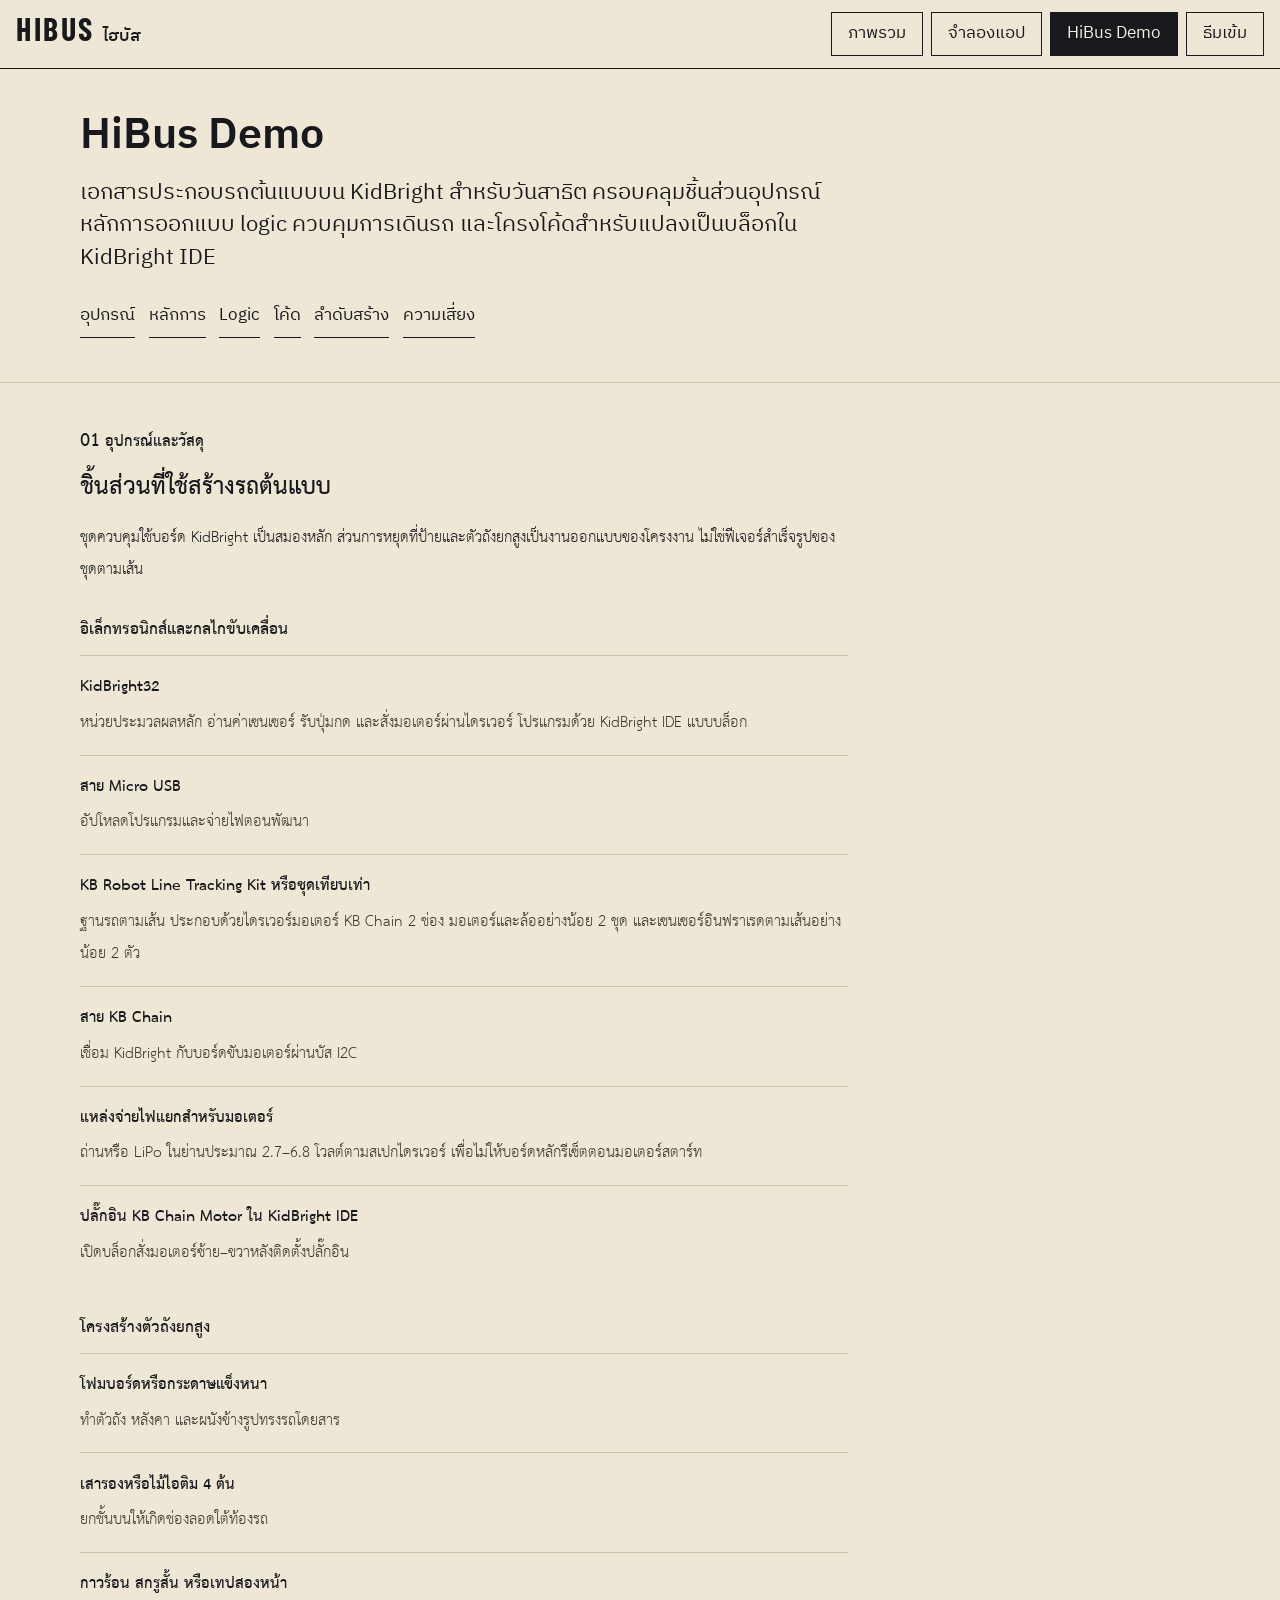
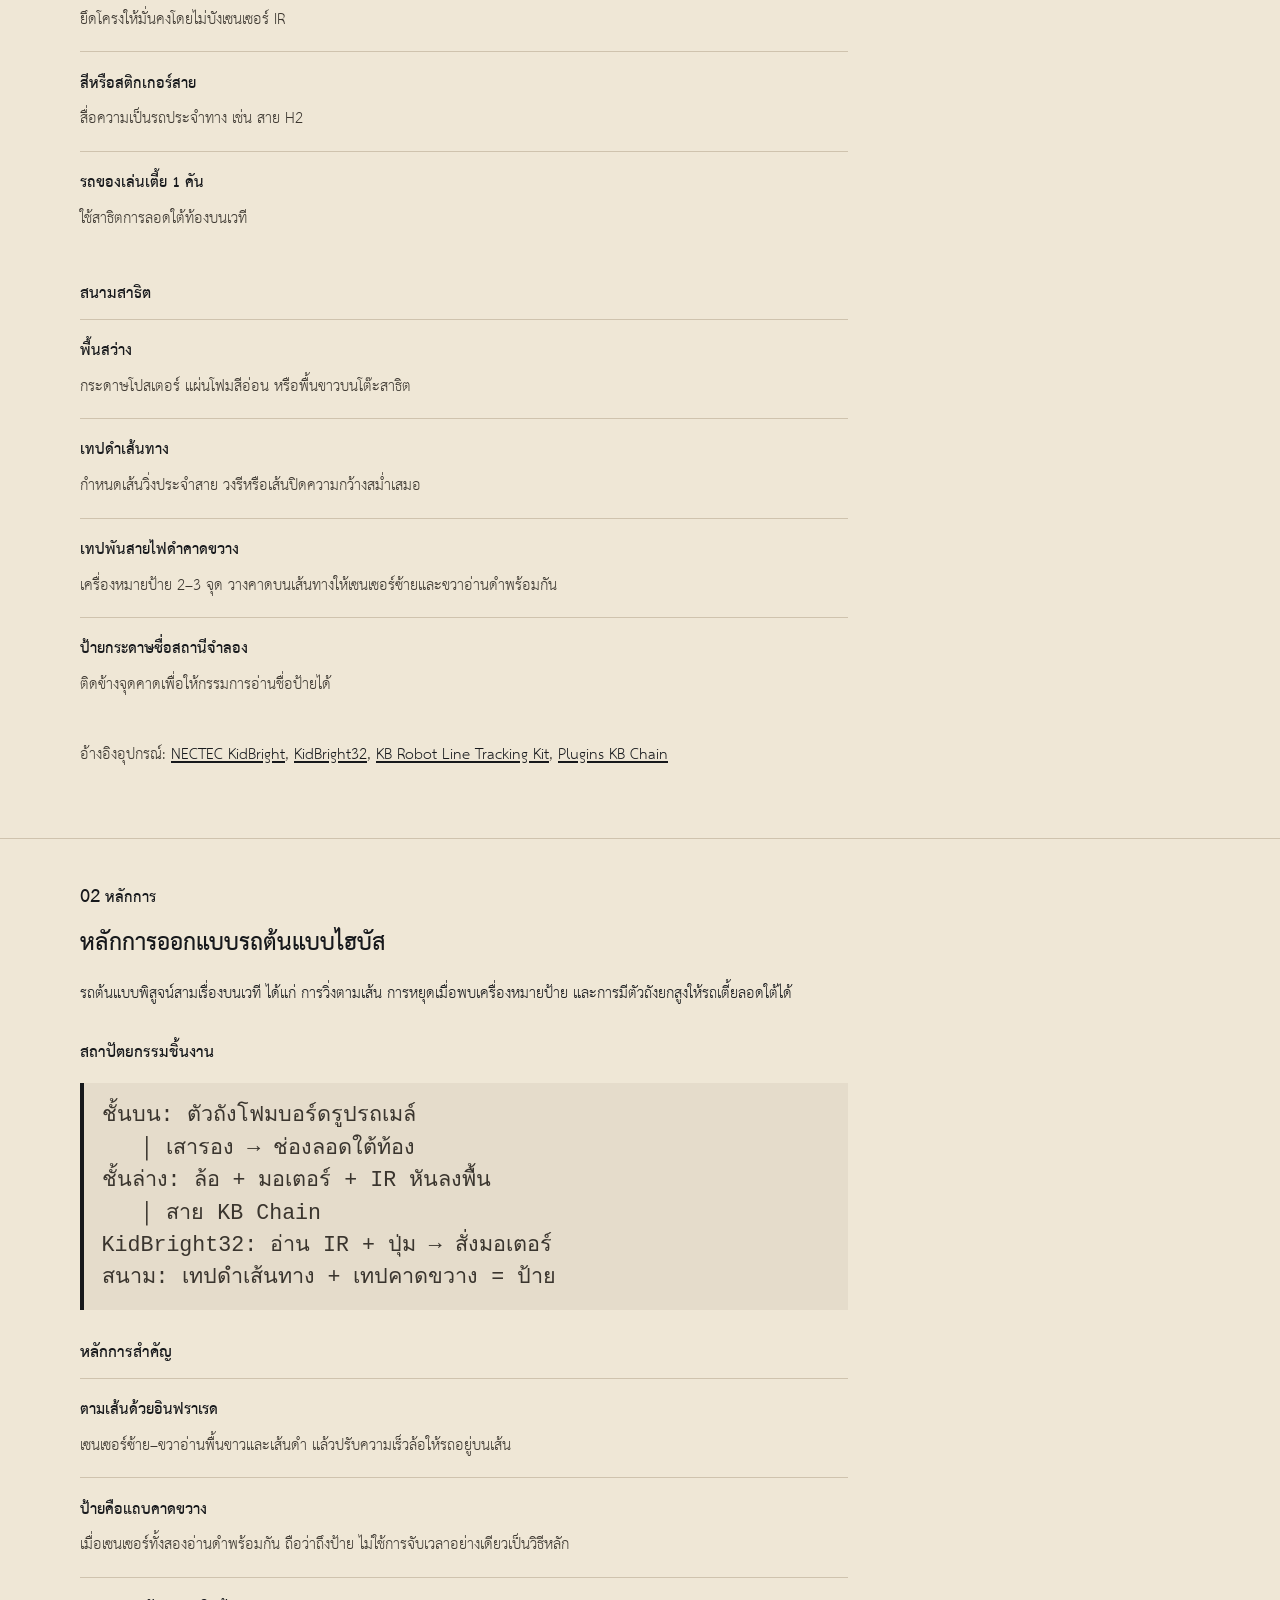
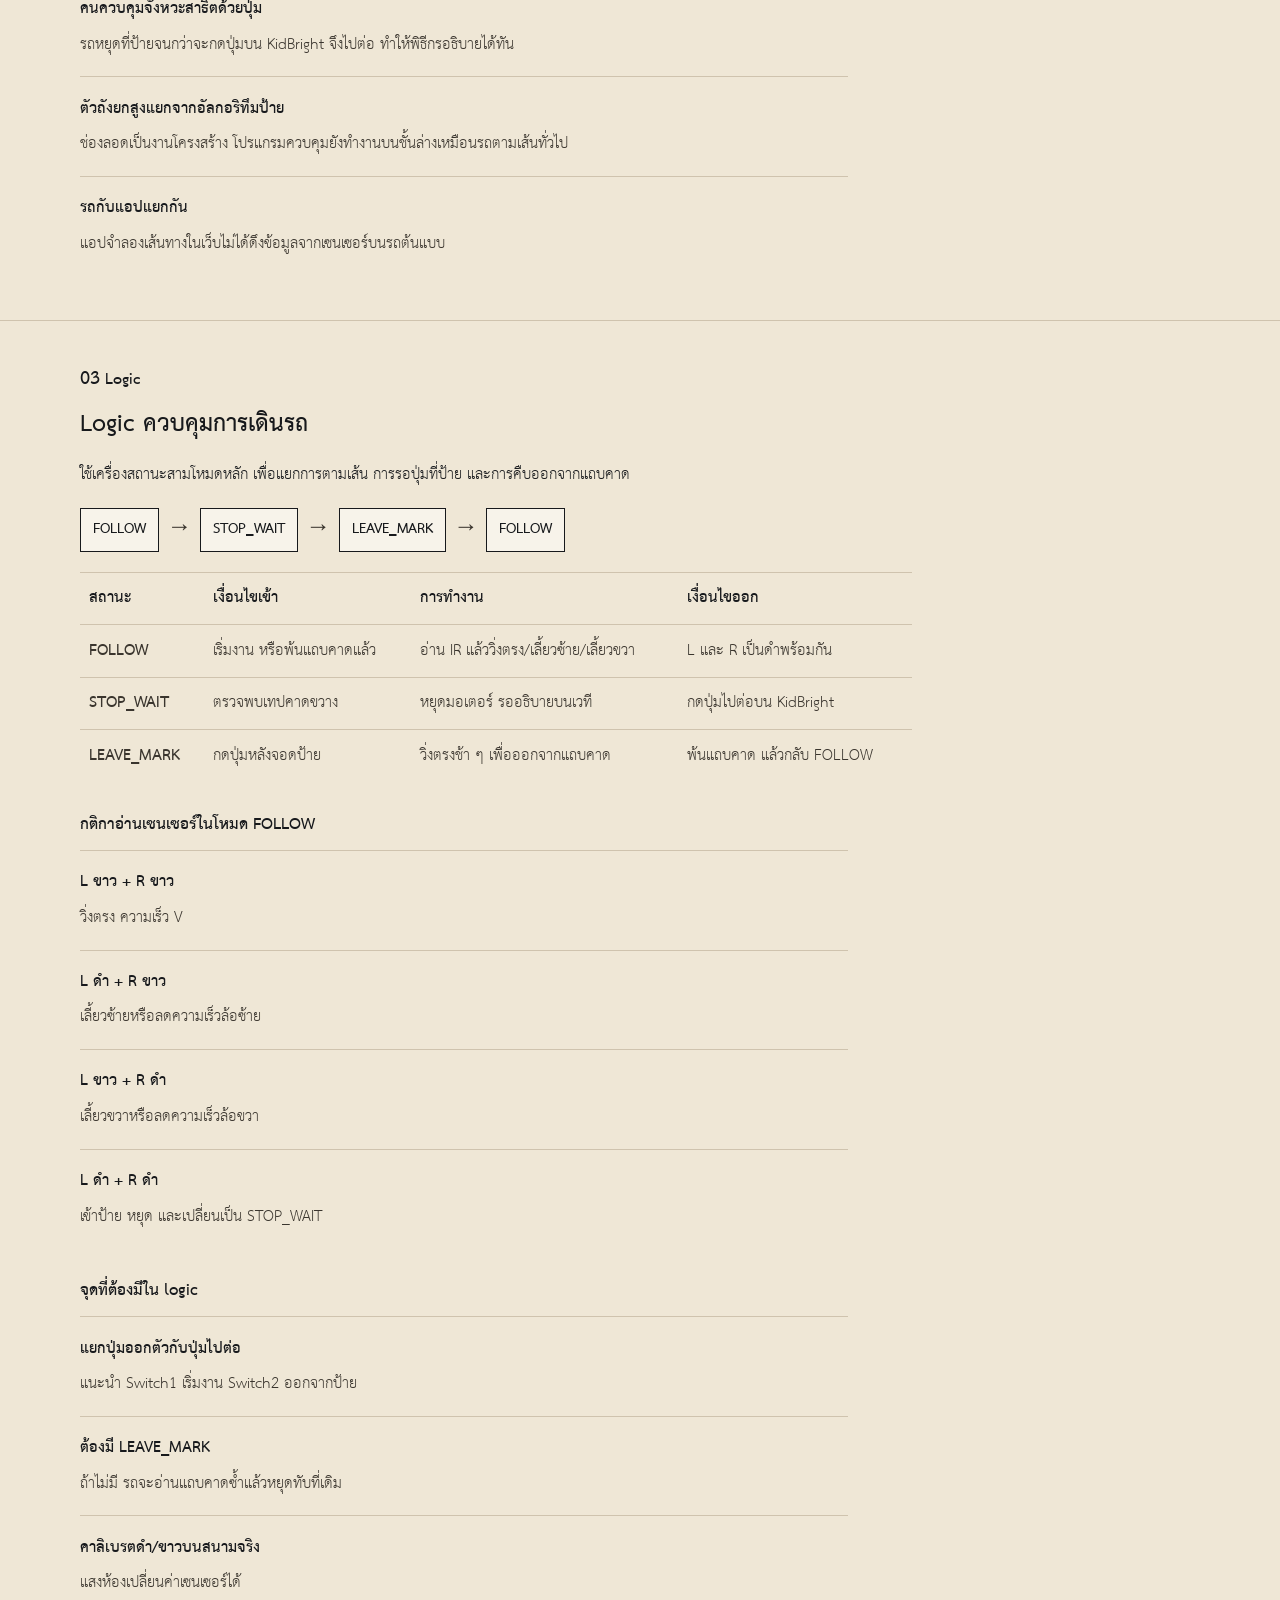
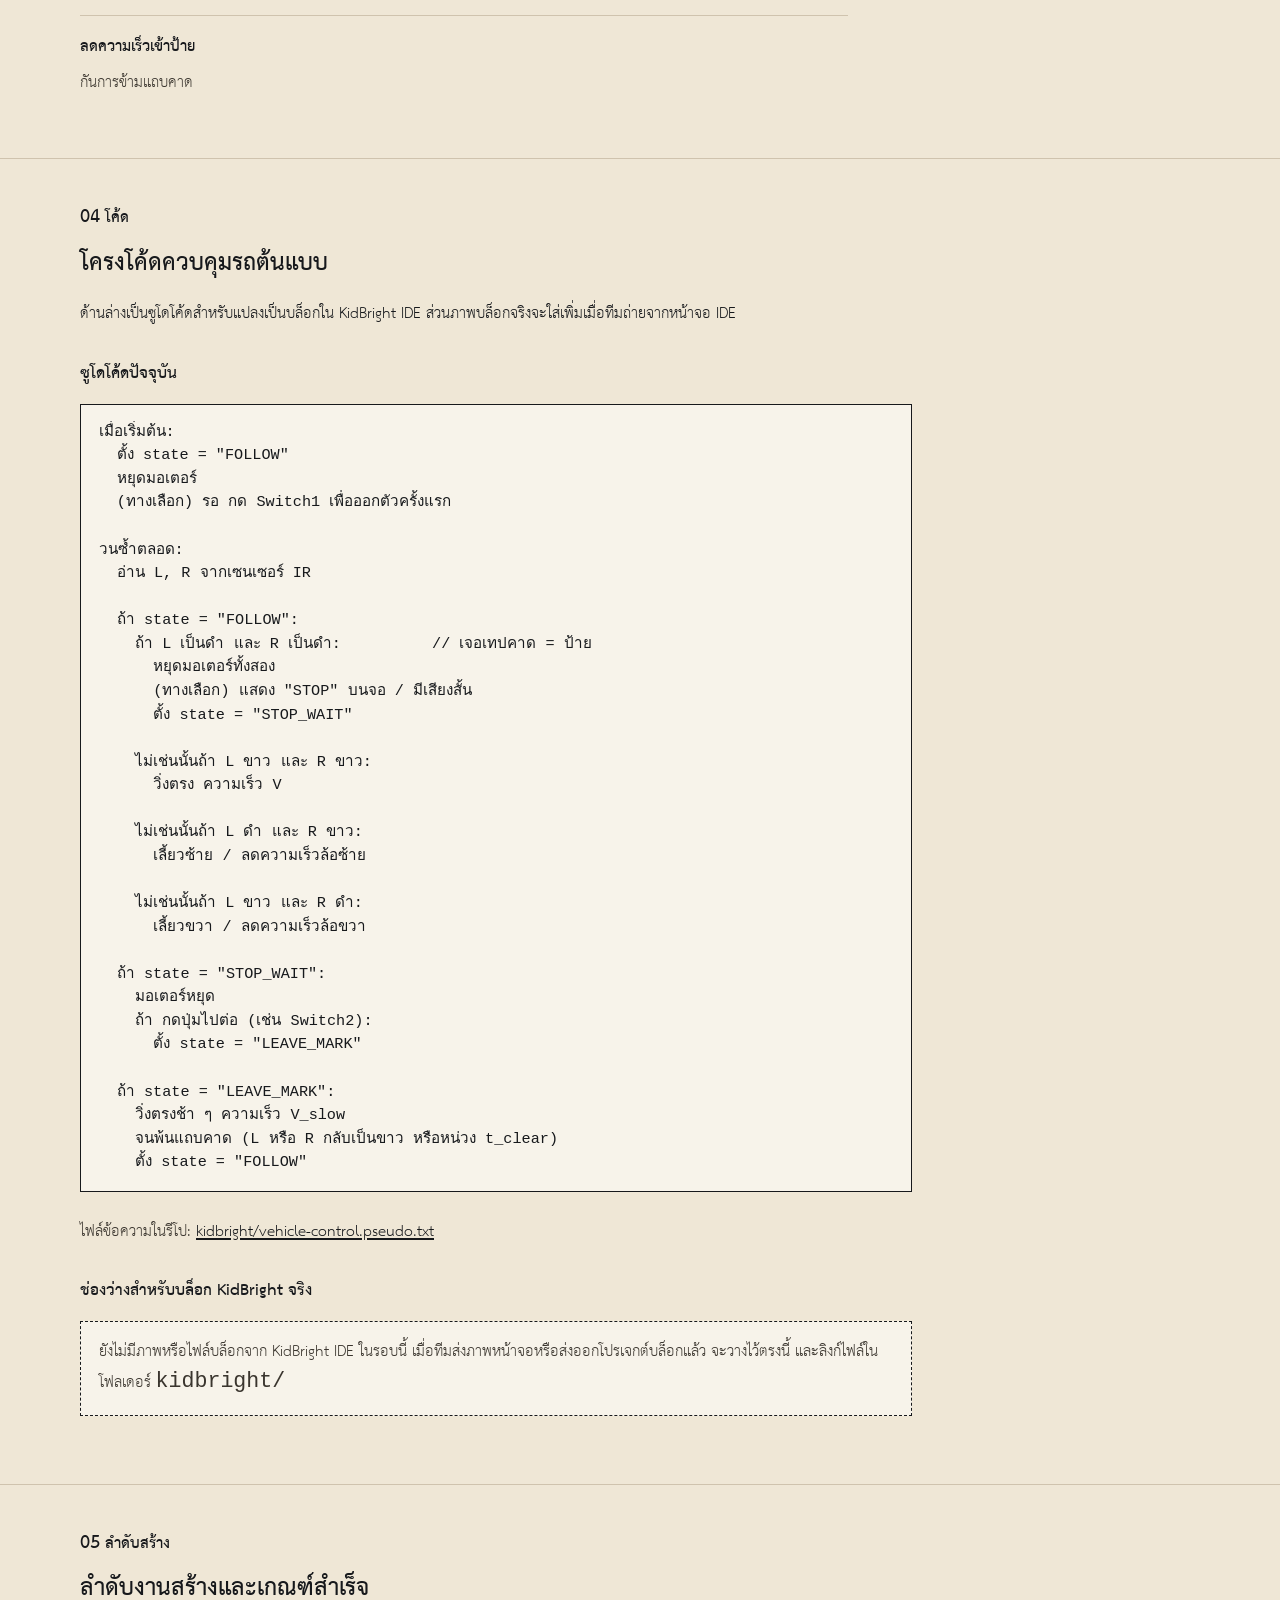
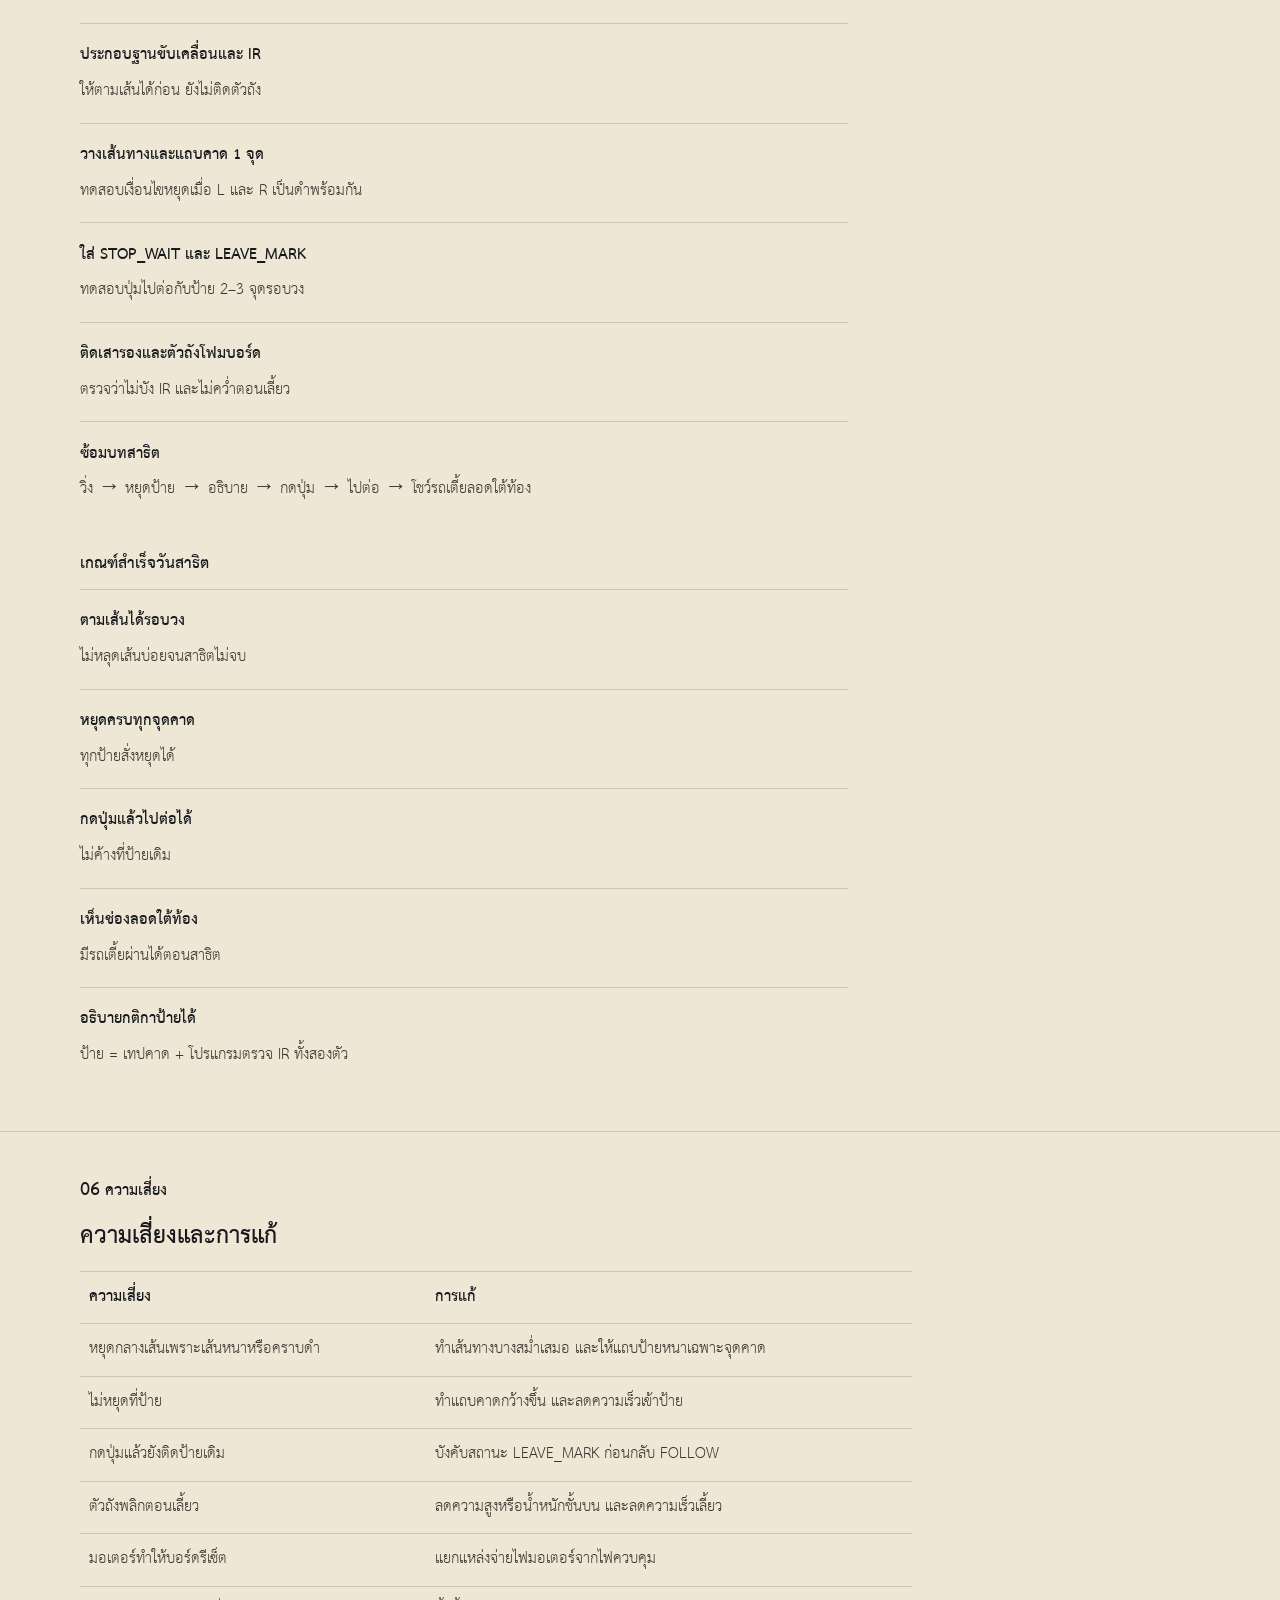
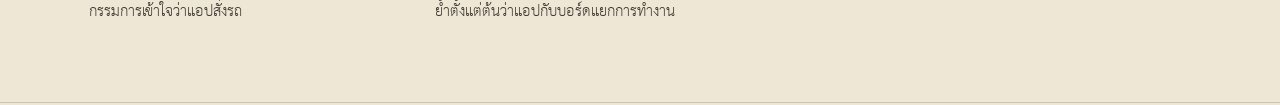
==== hibus-demo.html @ b8f65457 "เพิ่มหน้า HiBus Demo สำหรับเอกสารรถต้นแบบ KidBright Co-authored-by: yulila-fsci <yulila-fsci@users.n" ====
<!DOCTYPE html>
<html lang="th" data-theme="light">
  <head>
    <meta charset="utf-8">
    <meta name="viewport" content="width=device-width, initial-scale=1">
    <title>HiBus Demo · รถต้นแบบ KidBright</title>
    <link rel="icon" href="favicon.svg" type="image/svg+xml">
    <meta http-equiv="Cache-Control" content="no-store, no-cache, must-revalidate">
    <link rel="stylesheet" href="hibus-demo.css?v=20261118a">
  </head>
  <body class="vehicle-demo">
    <a class="skip" href="#main">ข้ามไปเนื้อหา</a>
    <header class="site-header">
      <a class="brand" href="index.html">
        <span class="wordmark">HIBUS</span>
        <span class="brand-th">ไฮบัส</span>
      </a>
      <nav class="site-nav">
        <a href="infographic.html">ภาพรวม</a>
        <a href="simulation.html">จำลองแอป</a>
        <a href="hibus-demo.html" aria-current="page">HiBus Demo</a>
        <button class="theme-btn" id="theme" type="button">ธีมเข้ม</button>
      </nav>
    </header>
    <main id="main">
      <section class="hero" id="top">
        <div class="wrap">
          <h1>HiBus Demo</h1>
          <p class="lede">เอกสารประกอบรถต้นแบบบน KidBright สำหรับวันสาธิต ครอบคลุมชิ้นส่วนอุปกรณ์ หลักการออกแบบ logic ควบคุมการเดินรถ และโครงโค้ดสำหรับแปลงเป็นบล็อกใน KidBright IDE</p>
          <nav class="toc" aria-label="ในหน้านี้">
            <a href="#parts">อุปกรณ์</a>
            <a href="#principle">หลักการ</a>
            <a href="#logic">Logic</a>
            <a href="#code">โค้ด</a>
            <a href="#build">ลำดับสร้าง</a>
            <a href="#risk">ความเสี่ยง</a>
          </nav>
        </div>
      </section>

      <section class="section" id="parts">
        <div class="wrap">
          <p class="folio"><span>01</span> อุปกรณ์และวัสดุ</p>
          <h2>ชิ้นส่วนที่ใช้สร้างรถต้นแบบ</h2>
          <p class="lede">ชุดควบคุมใช้บอร์ด KidBright เป็นสมองหลัก ส่วนการหยุดที่ป้ายและตัวถังยกสูงเป็นงานออกแบบของโครงงาน ไม่ใช่ฟีเจอร์สำเร็จรูปของชุดตามเส้น</p>

          <h3>อิเล็กทรอนิกส์และกลไกขับเคลื่อน</h3>
          <ul class="parts-list">
            <li>
              <strong>KidBright32</strong>
              <span>หน่วยประมวลผลหลัก อ่านค่าเซนเซอร์ รับปุ่มกด และสั่งมอเตอร์ผ่านไดรเวอร์ โปรแกรมด้วย KidBright IDE แบบบล็อก</span>
            </li>
            <li>
              <strong>สาย Micro USB</strong>
              <span>อัปโหลดโปรแกรมและจ่ายไฟตอนพัฒนา</span>
            </li>
            <li>
              <strong>KB Robot Line Tracking Kit หรือชุดเทียบเท่า</strong>
              <span>ฐานรถตามเส้น ประกอบด้วยไดรเวอร์มอเตอร์ KB Chain 2 ช่อง มอเตอร์และล้ออย่างน้อย 2 ชุด และเซนเซอร์อินฟราเรดตามเส้นอย่างน้อย 2 ตัว</span>
            </li>
            <li>
              <strong>สาย KB Chain</strong>
              <span>เชื่อม KidBright กับบอร์ดขับมอเตอร์ผ่านบัส I2C</span>
            </li>
            <li>
              <strong>แหล่งจ่ายไฟแยกสำหรับมอเตอร์</strong>
              <span>ถ่านหรือ LiPo ในย่านประมาณ 2.7–6.8 โวลต์ตามสเปกไดรเวอร์ เพื่อไม่ให้บอร์ดหลักรีเซ็ตตอนมอเตอร์สตาร์ท</span>
            </li>
            <li>
              <strong>ปลั๊กอิน KB Chain Motor ใน KidBright IDE</strong>
              <span>เปิดบล็อกสั่งมอเตอร์ซ้าย–ขวาหลังติดตั้งปลั๊กอิน</span>
            </li>
          </ul>

          <h3>โครงสร้างตัวถังยกสูง</h3>
          <ul class="parts-list">
            <li>
              <strong>โฟมบอร์ดหรือกระดาษแข็งหนา</strong>
              <span>ทำตัวถัง หลังคา และผนังข้างรูปทรงรถโดยสาร</span>
            </li>
            <li>
              <strong>เสารองหรือไม้ไอติม 4 ต้น</strong>
              <span>ยกชั้นบนให้เกิดช่องลอดใต้ท้องรถ</span>
            </li>
            <li>
              <strong>กาวร้อน สกรูสั้น หรือเทปสองหน้า</strong>
              <span>ยึดโครงให้มั่นคงโดยไม่บังเซนเซอร์ IR</span>
            </li>
            <li>
              <strong>สีหรือสติกเกอร์สาย</strong>
              <span>สื่อความเป็นรถประจำทาง เช่น สาย H2</span>
            </li>
            <li>
              <strong>รถของเล่นเตี้ย 1 คัน</strong>
              <span>ใช้สาธิตการลอดใต้ท้องบนเวที</span>
            </li>
          </ul>

          <h3>สนามสาธิต</h3>
          <ul class="parts-list">
            <li>
              <strong>พื้นสว่าง</strong>
              <span>กระดาษโปสเตอร์ แผ่นโฟมสีอ่อน หรือพื้นขาวบนโต๊ะสาธิต</span>
            </li>
            <li>
              <strong>เทปดำเส้นทาง</strong>
              <span>กำหนดเส้นวิ่งประจำสาย วงรีหรือเส้นปิดความกว้างสม่ำเสมอ</span>
            </li>
            <li>
              <strong>เทปพันสายไฟดำคาดขวาง</strong>
              <span>เครื่องหมายป้าย 2–3 จุด วางคาดบนเส้นทางให้เซนเซอร์ซ้ายและขวาอ่านดำพร้อมกัน</span>
            </li>
            <li>
              <strong>ป้ายกระดาษชื่อสถานีจำลอง</strong>
              <span>ติดข้างจุดคาดเพื่อให้กรรมการอ่านชื่อป้ายได้</span>
            </li>
          </ul>

          <p class="sources">อ้างอิงอุปกรณ์: <a href="https://kid-bright.org/kidbright-en/">NECTEC KidBright</a>, <a href="https://www.kidbright.io/product-page/kidbright32-v1-6">KidBright32</a>, <a href="https://store.gravitechthai.com/product/kb-robot-line-tracking-kit/11001005073000628">KB Robot Line Tracking Kit</a>, <a href="https://github.com/gravitech-engineer/Plugins_KB_Chain">Plugins KB Chain</a></p>
        </div>
      </section>

      <section class="section" id="principle">
        <div class="wrap">
          <p class="folio"><span>02</span> หลักการ</p>
          <h2>หลักการออกแบบรถต้นแบบไฮบัส</h2>
          <p class="lede">รถต้นแบบพิสูจน์สามเรื่องบนเวที ได้แก่ การวิ่งตามเส้น การหยุดเมื่อพบเครื่องหมายป้าย และการมีตัวถังยกสูงให้รถเตี้ยลอดใต้ได้</p>

          <h3>สถาปัตยกรรมชิ้นงาน</h3>
          <pre class="arch">ชั้นบน: ตัวถังโฟมบอร์ดรูปรถเมล์
   │ เสารอง → ช่องลอดใต้ท้อง
ชั้นล่าง: ล้อ + มอเตอร์ + IR หันลงพื้น
   │ สาย KB Chain
KidBright32: อ่าน IR + ปุ่ม → สั่งมอเตอร์
สนาม: เทปดำเส้นทาง + เทปคาดขวาง = ป้าย</pre>

          <h3>หลักการสำคัญ</h3>
          <ul class="parts-list">
            <li>
              <strong>ตามเส้นด้วยอินฟราเรด</strong>
              <span>เซนเซอร์ซ้าย–ขวาอ่านพื้นขาวและเส้นดำ แล้วปรับความเร็วล้อให้รถอยู่บนเส้น</span>
            </li>
            <li>
              <strong>ป้ายคือแถบคาดขวาง</strong>
              <span>เมื่อเซนเซอร์ทั้งสองอ่านดำพร้อมกัน ถือว่าถึงป้าย ไม่ใช้การจับเวลาอย่างเดียวเป็นวิธีหลัก</span>
            </li>
            <li>
              <strong>คนควบคุมจังหวะสาธิตด้วยปุ่ม</strong>
              <span>รถหยุดที่ป้ายจนกว่าจะกดปุ่มบน KidBright จึงไปต่อ ทำให้พิธีกรอธิบายได้ทัน</span>
            </li>
            <li>
              <strong>ตัวถังยกสูงแยกจากอัลกอริทึมป้าย</strong>
              <span>ช่องลอดเป็นงานโครงสร้าง โปรแกรมควบคุมยังทำงานบนชั้นล่างเหมือนรถตามเส้นทั่วไป</span>
            </li>
            <li>
              <strong>รถกับแอปแยกกัน</strong>
              <span>แอปจำลองเส้นทางในเว็บไม่ได้ดึงข้อมูลจากเซนเซอร์บนรถต้นแบบ</span>
            </li>
          </ul>
        </div>
      </section>

      <section class="section" id="logic">
        <div class="wrap">
          <p class="folio"><span>03</span> Logic</p>
          <h2>Logic ควบคุมการเดินรถ</h2>
          <p class="lede">ใช้เครื่องสถานะสามโหมดหลัก เพื่อแยกการตามเส้น การรอปุ่มที่ป้าย และการคืบออกจากแถบคาด</p>

          <div class="state-flow" aria-label="ลำดับสถานะ">
            <span>FOLLOW</span><i>→</i>
            <span>STOP_WAIT</span><i>→</i>
            <span>LEAVE_MARK</span><i>→</i>
            <span>FOLLOW</span>
          </div>

          <table class="data-table">
            <thead>
              <tr>
                <th>สถานะ</th>
                <th>เงื่อนไขเข้า</th>
                <th>การทำงาน</th>
                <th>เงื่อนไขออก</th>
              </tr>
            </thead>
            <tbody>
              <tr>
                <td data-label="สถานะ"><strong>FOLLOW</strong></td>
                <td data-label="เงื่อนไขเข้า">เริ่มงาน หรือพ้นแถบคาดแล้ว</td>
                <td data-label="การทำงาน">อ่าน IR แล้ววิ่งตรง/เลี้ยวซ้าย/เลี้ยวขวา</td>
                <td data-label="เงื่อนไขออก">L และ R เป็นดำพร้อมกัน</td>
              </tr>
              <tr>
                <td data-label="สถานะ"><strong>STOP_WAIT</strong></td>
                <td data-label="เงื่อนไขเข้า">ตรวจพบเทปคาดขวาง</td>
                <td data-label="การทำงาน">หยุดมอเตอร์ รออธิบายบนเวที</td>
                <td data-label="เงื่อนไขออก">กดปุ่มไปต่อบน KidBright</td>
              </tr>
              <tr>
                <td data-label="สถานะ"><strong>LEAVE_MARK</strong></td>
                <td data-label="เงื่อนไขเข้า">กดปุ่มหลังจอดป้าย</td>
                <td data-label="การทำงาน">วิ่งตรงช้า ๆ เพื่อออกจากแถบคาด</td>
                <td data-label="เงื่อนไขออก">พ้นแถบคาด แล้วกลับ FOLLOW</td>
              </tr>
            </tbody>
          </table>

          <h3>กติกาอ่านเซนเซอร์ในโหมด FOLLOW</h3>
          <ul class="parts-list">
            <li><strong>L ขาว + R ขาว</strong><span>วิ่งตรง ความเร็ว V</span></li>
            <li><strong>L ดำ + R ขาว</strong><span>เลี้ยวซ้ายหรือลดความเร็วล้อซ้าย</span></li>
            <li><strong>L ขาว + R ดำ</strong><span>เลี้ยวขวาหรือลดความเร็วล้อขวา</span></li>
            <li><strong>L ดำ + R ดำ</strong><span>เข้าป้าย หยุด และเปลี่ยนเป็น STOP_WAIT</span></li>
          </ul>

          <h3>จุดที่ต้องมีใน logic</h3>
          <ul class="parts-list">
            <li><strong>แยกปุ่มออกตัวกับปุ่มไปต่อ</strong><span>แนะนำ Switch1 เริ่มงาน Switch2 ออกจากป้าย</span></li>
            <li><strong>ต้องมี LEAVE_MARK</strong><span>ถ้าไม่มี รถจะอ่านแถบคาดซ้ำแล้วหยุดทับที่เดิม</span></li>
            <li><strong>คาลิเบรตดำ/ขาวบนสนามจริง</strong><span>แสงห้องเปลี่ยนค่าเซนเซอร์ได้</span></li>
            <li><strong>ลดความเร็วเข้าป้าย</strong><span>กันการข้ามแถบคาด</span></li>
          </ul>
        </div>
      </section>

      <section class="section" id="code">
        <div class="wrap">
          <p class="folio"><span>04</span> โค้ด</p>
          <h2>โครงโค้ดควบคุมรถต้นแบบ</h2>
          <p class="lede">ด้านล่างเป็นซูโดโค้ดสำหรับแปลงเป็นบล็อกใน KidBright IDE ส่วนภาพบล็อกจริงจะใส่เพิ่มเมื่อทีมถ่ายจากหน้าจอ IDE</p>

          <h3>ซูโดโค้ดปัจจุบัน</h3>
          <div class="code-panel">
            <pre>เมื่อเริ่มต้น:
  ตั้ง state = "FOLLOW"
  หยุดมอเตอร์
  (ทางเลือก) รอ กด Switch1 เพื่อออกตัวครั้งแรก

วนซ้ำตลอด:
  อ่าน L, R จากเซนเซอร์ IR

  ถ้า state = "FOLLOW":
    ถ้า L เป็นดำ และ R เป็นดำ:          // เจอเทปคาด = ป้าย
      หยุดมอเตอร์ทั้งสอง
      (ทางเลือก) แสดง "STOP" บนจอ / มีเสียงสั้น
      ตั้ง state = "STOP_WAIT"

    ไม่เช่นนั้นถ้า L ขาว และ R ขาว:
      วิ่งตรง ความเร็ว V

    ไม่เช่นนั้นถ้า L ดำ และ R ขาว:
      เลี้ยวซ้าย / ลดความเร็วล้อซ้าย

    ไม่เช่นนั้นถ้า L ขาว และ R ดำ:
      เลี้ยวขวา / ลดความเร็วล้อขวา

  ถ้า state = "STOP_WAIT":
    มอเตอร์หยุด
    ถ้า กดปุ่มไปต่อ (เช่น Switch2):
      ตั้ง state = "LEAVE_MARK"

  ถ้า state = "LEAVE_MARK":
    วิ่งตรงช้า ๆ ความเร็ว V_slow
    จนพ้นแถบคาด (L หรือ R กลับเป็นขาว หรือหน่วง t_clear)
    ตั้ง state = "FOLLOW"</pre>
          </div>
          <p class="quiet">ไฟล์ข้อความในรีโป: <a href="kidbright/vehicle-control.pseudo.txt">kidbright/vehicle-control.pseudo.txt</a></p>

          <h3>ช่องว่างสำหรับบล็อก KidBright จริง</h3>
          <div class="placeholder-panel">
            <p>ยังไม่มีภาพหรือไฟล์บล็อกจาก KidBright IDE ในรอบนี้ เมื่อทีมส่งภาพหน้าจอหรือส่งออกโปรเจกต์บล็อกแล้ว จะวางไว้ตรงนี้ และลิงก์ไฟล์ในโฟลเดอร์ <code>kidbright/</code></p>
          </div>
        </div>
      </section>

      <section class="section" id="build">
        <div class="wrap">
          <p class="folio"><span>05</span> ลำดับสร้าง</p>
          <h2>ลำดับงานสร้างและเกณฑ์สำเร็จ</h2>
          <ol class="steps-list">
            <li><strong>ประกอบฐานขับเคลื่อนและ IR</strong><span>ให้ตามเส้นได้ก่อน ยังไม่ติดตัวถัง</span></li>
            <li><strong>วางเส้นทางและแถบคาด 1 จุด</strong><span>ทดสอบเงื่อนไขหยุดเมื่อ L และ R เป็นดำพร้อมกัน</span></li>
            <li><strong>ใส่ STOP_WAIT และ LEAVE_MARK</strong><span>ทดสอบปุ่มไปต่อกับป้าย 2–3 จุดรอบวง</span></li>
            <li><strong>ติดเสารองและตัวถังโฟมบอร์ด</strong><span>ตรวจว่าไม่บัง IR และไม่คว่ำตอนเลี้ยว</span></li>
            <li><strong>ซ้อมบทสาธิต</strong><span>วิ่ง → หยุดป้าย → อธิบาย → กดปุ่ม → ไปต่อ → โชว์รถเตี้ยลอดใต้ท้อง</span></li>
          </ol>

          <h3>เกณฑ์สำเร็จวันสาธิต</h3>
          <ul class="check-list">
            <li><strong>ตามเส้นได้รอบวง</strong><span>ไม่หลุดเส้นบ่อยจนสาธิตไม่จบ</span></li>
            <li><strong>หยุดครบทุกจุดคาด</strong><span>ทุกป้ายสั่งหยุดได้</span></li>
            <li><strong>กดปุ่มแล้วไปต่อได้</strong><span>ไม่ค้างที่ป้ายเดิม</span></li>
            <li><strong>เห็นช่องลอดใต้ท้อง</strong><span>มีรถเตี้ยผ่านได้ตอนสาธิต</span></li>
            <li><strong>อธิบายกติกาป้ายได้</strong><span>ป้าย = เทปคาด + โปรแกรมตรวจ IR ทั้งสองตัว</span></li>
          </ul>
        </div>
      </section>

      <section class="section" id="risk">
        <div class="wrap">
          <p class="folio"><span>06</span> ความเสี่ยง</p>
          <h2>ความเสี่ยงและการแก้</h2>
          <table class="data-table">
            <thead>
              <tr>
                <th>ความเสี่ยง</th>
                <th>การแก้</th>
              </tr>
            </thead>
            <tbody>
              <tr>
                <td data-label="ความเสี่ยง">หยุดกลางเส้นเพราะเส้นหนาหรือคราบดำ</td>
                <td data-label="การแก้">ทำเส้นทางบางสม่ำเสมอ และให้แถบป้ายหนาเฉพาะจุดคาด</td>
              </tr>
              <tr>
                <td data-label="ความเสี่ยง">ไม่หยุดที่ป้าย</td>
                <td data-label="การแก้">ทำแถบคาดกว้างขึ้น และลดความเร็วเข้าป้าย</td>
              </tr>
              <tr>
                <td data-label="ความเสี่ยง">กดปุ่มแล้วยังติดป้ายเดิม</td>
                <td data-label="การแก้">บังคับสถานะ LEAVE_MARK ก่อนกลับ FOLLOW</td>
              </tr>
              <tr>
                <td data-label="ความเสี่ยง">ตัวถังพลิกตอนเลี้ยว</td>
                <td data-label="การแก้">ลดความสูงหรือน้ำหนักชั้นบน และลดความเร็วเลี้ยว</td>
              </tr>
              <tr>
                <td data-label="ความเสี่ยง">มอเตอร์ทำให้บอร์ดรีเซ็ต</td>
                <td data-label="การแก้">แยกแหล่งจ่ายไฟมอเตอร์จากไฟควบคุม</td>
              </tr>
              <tr>
                <td data-label="ความเสี่ยง">กรรมการเข้าใจว่าแอปสั่งรถ</td>
                <td data-label="การแก้">ย้ำตั้งแต่ต้นว่าแอปกับบอร์ดแยกการทำงาน</td>
              </tr>
            </tbody>
          </table>
        </div>
      </section>
    </main>
    <script src="theme.js"></script>
  </body>
</html>
---- hibus-demo.css ----
@import url("site.css");

body.vehicle-demo {
  font-size: 1.0625rem;
  line-height: 1.75;
}

.wrap {
  width: min(var(--max-width-wide), calc(100% - 1.5rem));
  margin: 0 auto;
}

.hero,
.section {
  padding: 2.5rem 0 2.75rem;
  border-bottom: 1px solid var(--color-border-secondary);
}

.hero h1 {
  margin: 0 0 0.85rem;
  font-size: clamp(1.85rem, 4vw, 2.7rem);
  line-height: 1.25;
  font-weight: var(--font-weight-semibold);
}

.toc {
  display: flex;
  flex-wrap: wrap;
  gap: 0.55rem 0.85rem;
  margin: 1.25rem 0 0;
}

.toc a {
  text-decoration: none;
  border-bottom: 1px solid var(--color-border-primary);
  color: var(--color-text-primary);
  min-height: 44px;
  display: inline-flex;
  align-items: center;
}

#parts,
#principle,
#logic,
#code,
#build,
#risk {
  font-family: "THSarabunPSK", "Leelawadee UI", Tahoma, serif;
  font-size: 1.55rem;
  line-height: 1.35;
  letter-spacing: 0;
}

#parts .folio,
#parts h2,
#parts h3,
#parts p,
#parts li,
#parts strong,
#parts td,
#parts th,
#principle .folio,
#principle h2,
#principle h3,
#principle p,
#principle li,
#principle strong,
#logic .folio,
#logic h2,
#logic h3,
#logic p,
#logic li,
#logic strong,
#code .folio,
#code h2,
#code h3,
#code p,
#code li,
#code strong,
#build .folio,
#build h2,
#build h3,
#build p,
#build li,
#build strong,
#risk .folio,
#risk h2,
#risk h3,
#risk p,
#risk li,
#risk strong,
#risk td,
#risk th {
  font-family: inherit;
  letter-spacing: 0;
}

.folio {
  margin: 0 0 0.45rem;
  font-size: 1.35rem;
  font-weight: 700;
}

.folio span {
  font-size: 1.7rem;
  font-weight: 700;
}

.section h2 {
  margin: 0 0 0.85rem;
  max-width: none;
  font-size: 2.15rem;
  font-weight: 700;
  line-height: 1.2;
}

.section h3 {
  margin: 1.75rem 0 0.7rem;
  font-size: 1.45rem;
  font-weight: 700;
  line-height: 1.25;
}

.lede,
.prose p,
.quiet,
.sources {
  max-width: 48rem;
  color: var(--color-text-secondary);
  font-size: 1.4rem;
  line-height: 1.45;
}

.lede {
  margin: 0;
  color: var(--color-text-primary);
}

.prose p {
  margin: 0 0 0.9rem;
}

.parts-list,
.steps-list,
.check-list {
  margin: 0;
  padding: 0;
  list-style: none;
  max-width: 48rem;
}

.parts-list li,
.steps-list li,
.check-list li {
  display: grid;
  gap: 0.2rem;
  padding: 0.95rem 0;
  border-top: 1px solid var(--color-border-secondary);
  font-size: 1.4rem;
  line-height: 1.45;
}

.parts-list strong,
.steps-list strong,
.check-list strong {
  color: var(--color-text-primary);
  font-weight: 700;
}

.parts-list span,
.steps-list span,
.check-list span {
  color: var(--color-text-secondary);
}

.data-table {
  width: 100%;
  max-width: 52rem;
  border-collapse: collapse;
  margin: 0.75rem 0 1.25rem;
  font-size: 1.35rem;
}

.data-table th,
.data-table td {
  text-align: left;
  vertical-align: top;
  padding: 0.7rem 0.55rem;
  border-top: 1px solid var(--color-border-secondary);
}

.data-table th {
  font-weight: 700;
  color: var(--color-text-primary);
}

.data-table td {
  color: var(--color-text-secondary);
}

.state-flow {
  display: flex;
  flex-wrap: wrap;
  gap: 0.5rem;
  align-items: center;
  margin: 1rem 0 1.25rem;
}

.state-flow span {
  display: inline-flex;
  align-items: center;
  min-height: 44px;
  padding: 0.35rem 0.75rem;
  border: 1px solid var(--color-border-primary);
  background: var(--color-bg-secondary);
  font-weight: 700;
  font-size: 1.25rem;
}

.state-flow i {
  font-style: normal;
  color: var(--color-text-secondary);
}

.code-panel,
.placeholder-panel {
  margin: 1rem 0 1.5rem;
  padding: 1rem 1.1rem;
  border: 1px solid var(--color-border-primary);
  background: var(--color-bg-secondary);
  max-width: 52rem;
}

.code-panel pre {
  margin: 0;
  overflow-x: auto;
  white-space: pre-wrap;
  font-family: ui-monospace, "SFMono-Regular", Menlo, Consolas, monospace;
  font-size: 0.95rem;
  line-height: 1.55;
  color: var(--color-text-primary);
}

.placeholder-panel {
  border-style: dashed;
}

.placeholder-panel p {
  margin: 0;
  font-size: 1.35rem;
  color: var(--color-text-secondary);
}

.arch {
  margin: 1rem 0 1.5rem;
  padding: 1rem 1.1rem;
  border-left: 4px solid var(--color-border-primary);
  background: var(--color-bg-tertiary);
  max-width: 48rem;
  font-size: 1.35rem;
  line-height: 1.5;
  color: var(--color-text-secondary);
  white-space: pre-wrap;
  font-family: ui-monospace, "SFMono-Regular", Menlo, Consolas, monospace;
}

.sources a {
  color: var(--color-text-link);
}

@media (max-width: 720px) {
  .data-table,
  .data-table thead,
  .data-table tbody,
  .data-table th,
  .data-table td,
  .data-table tr {
    display: block;
  }

  .data-table thead {
    position: absolute;
    width: 1px;
    height: 1px;
    overflow: hidden;
    clip: rect(0 0 0 0);
  }

  .data-table tr {
    margin-bottom: 0.85rem;
    border-top: 1px solid var(--color-border-secondary);
    padding-top: 0.5rem;
  }

  .data-table td {
    border: 0;
    padding: 0.25rem 0;
  }

  .data-table td::before {
    content: attr(data-label);
    display: block;
    font-weight: 700;
    color: var(--color-text-primary);
  }
}
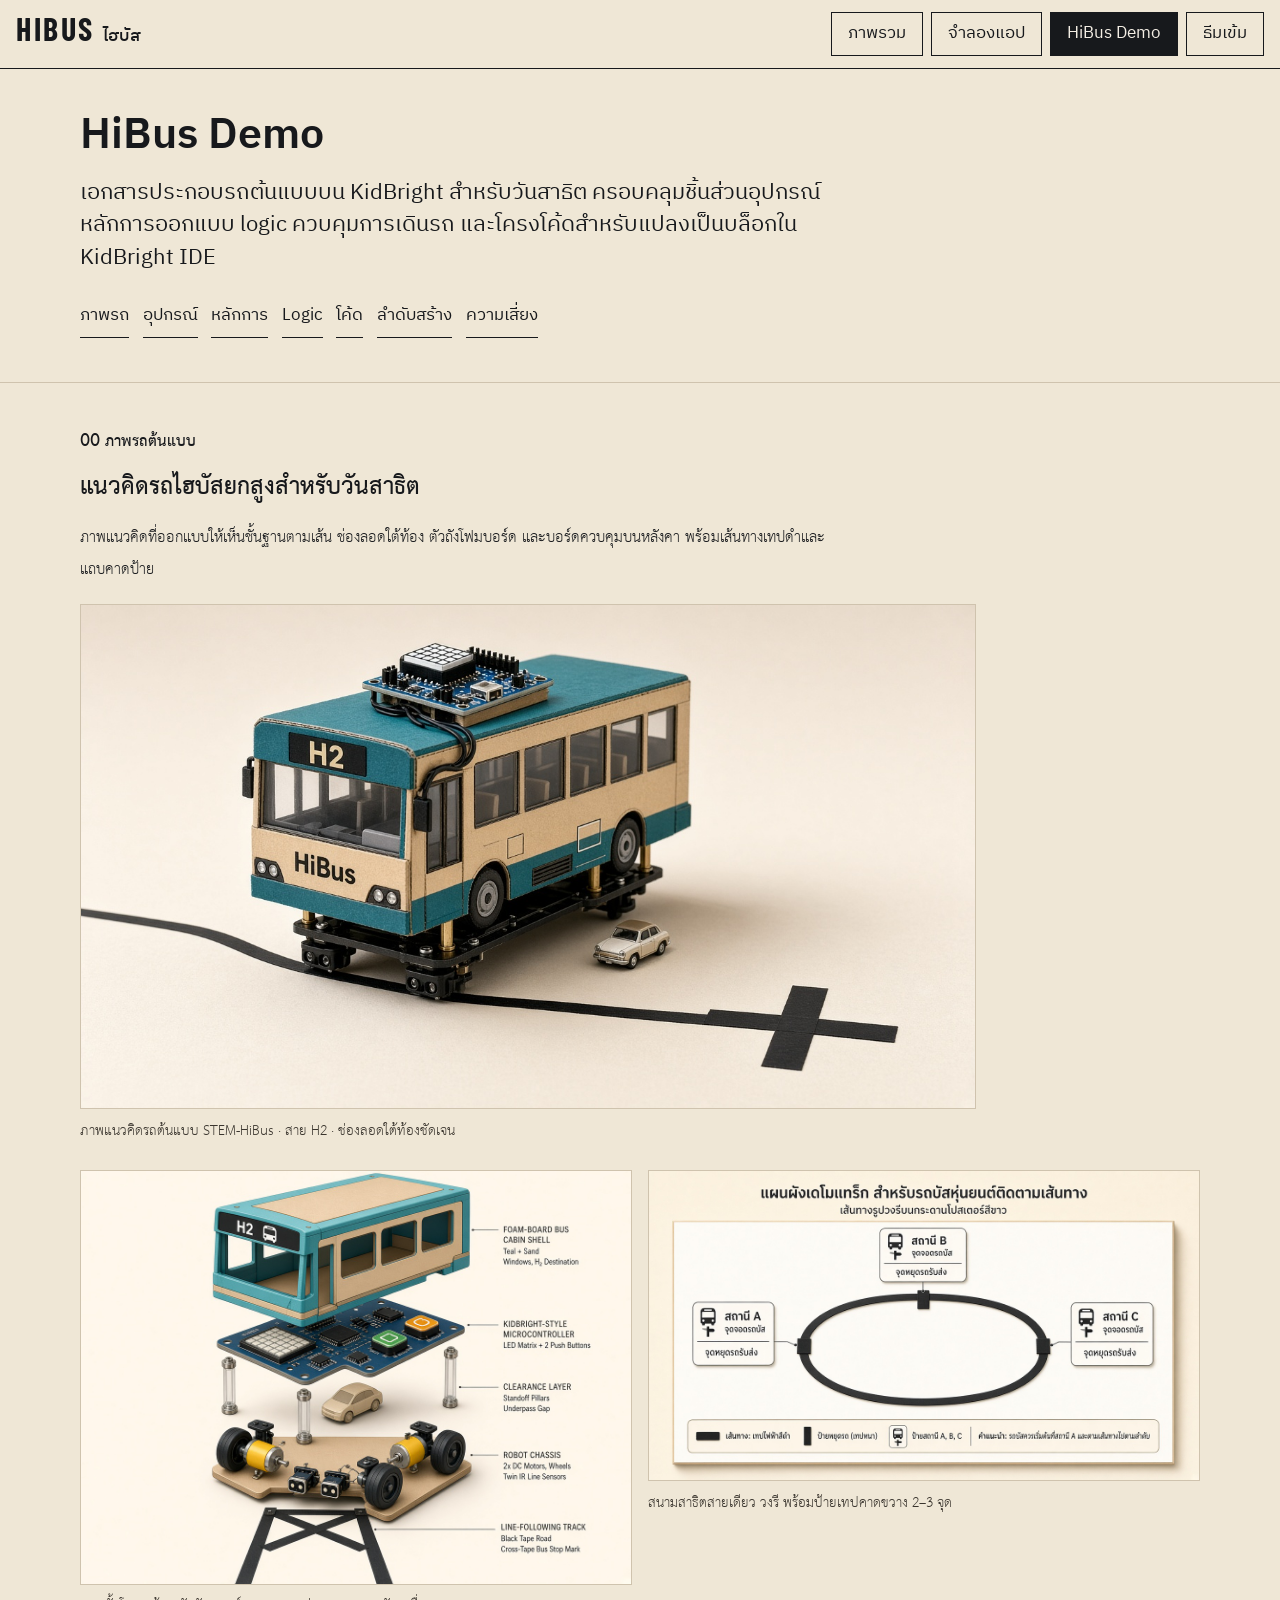
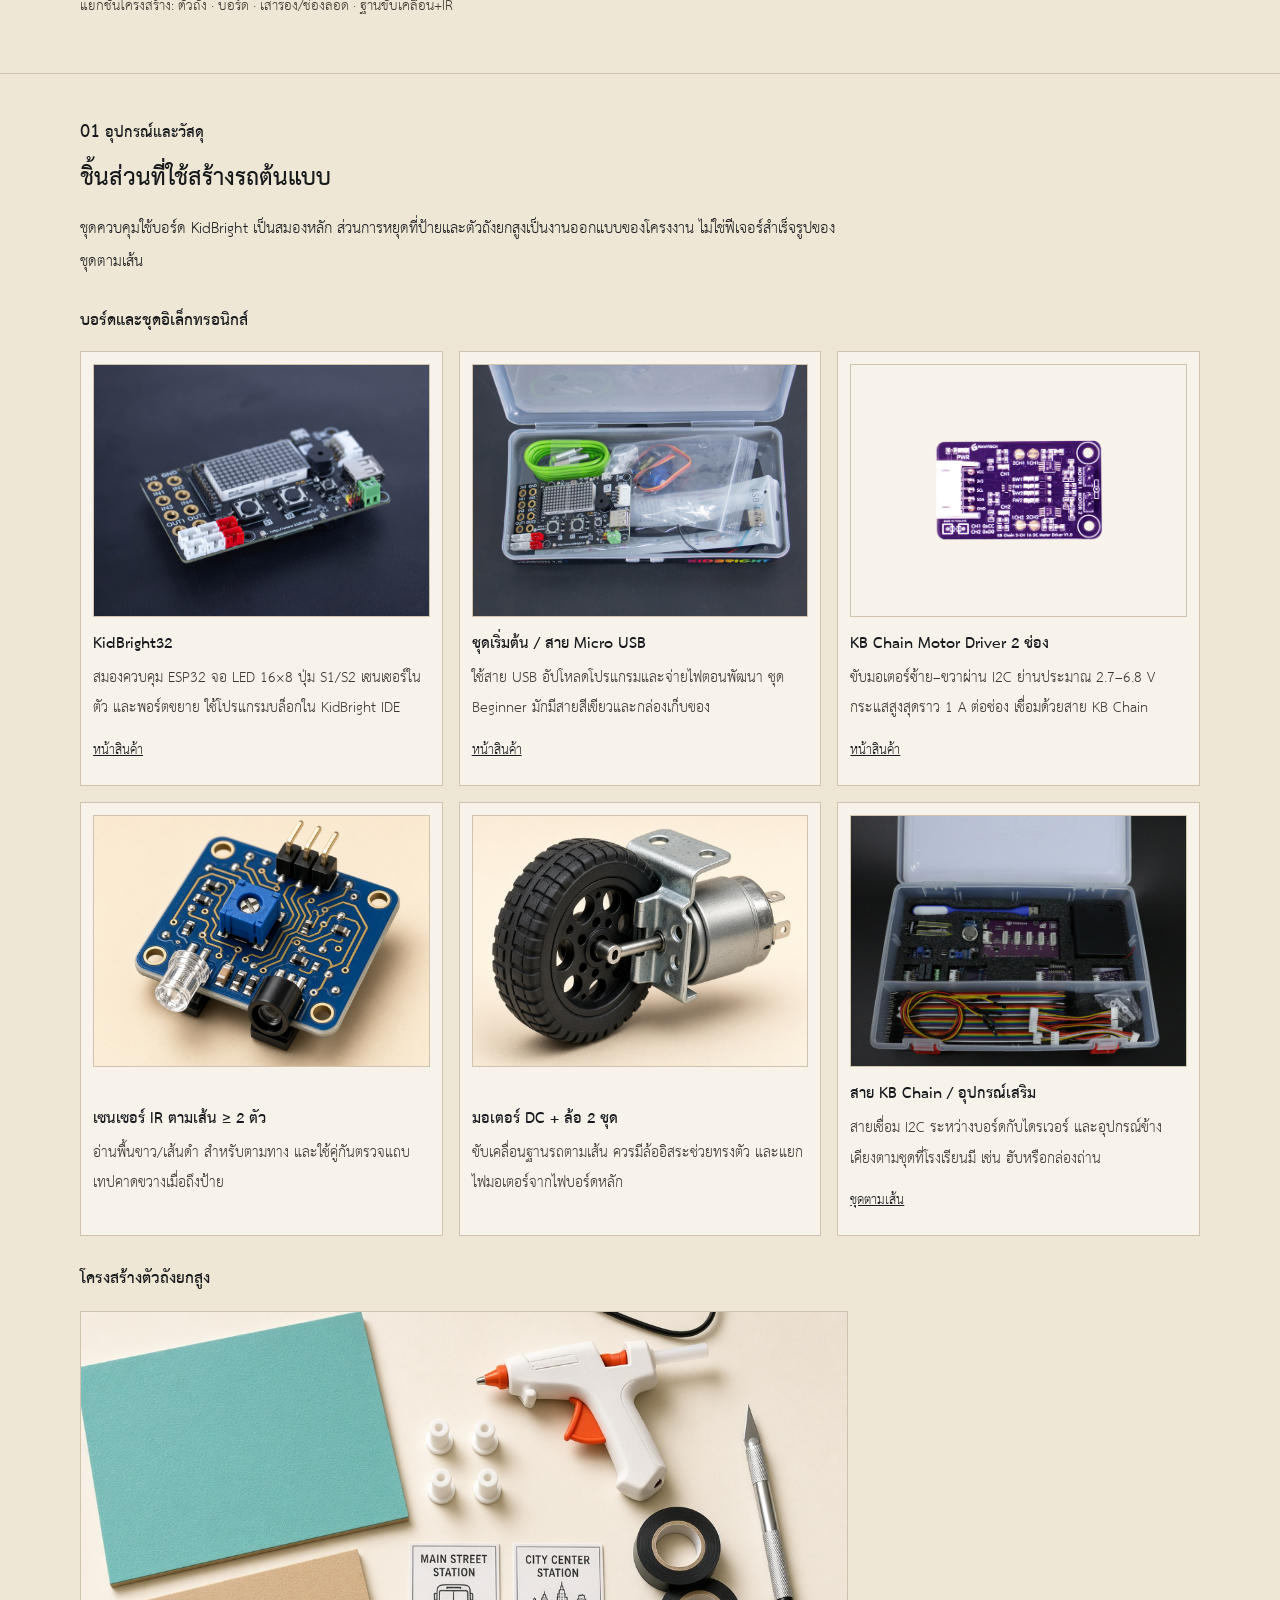
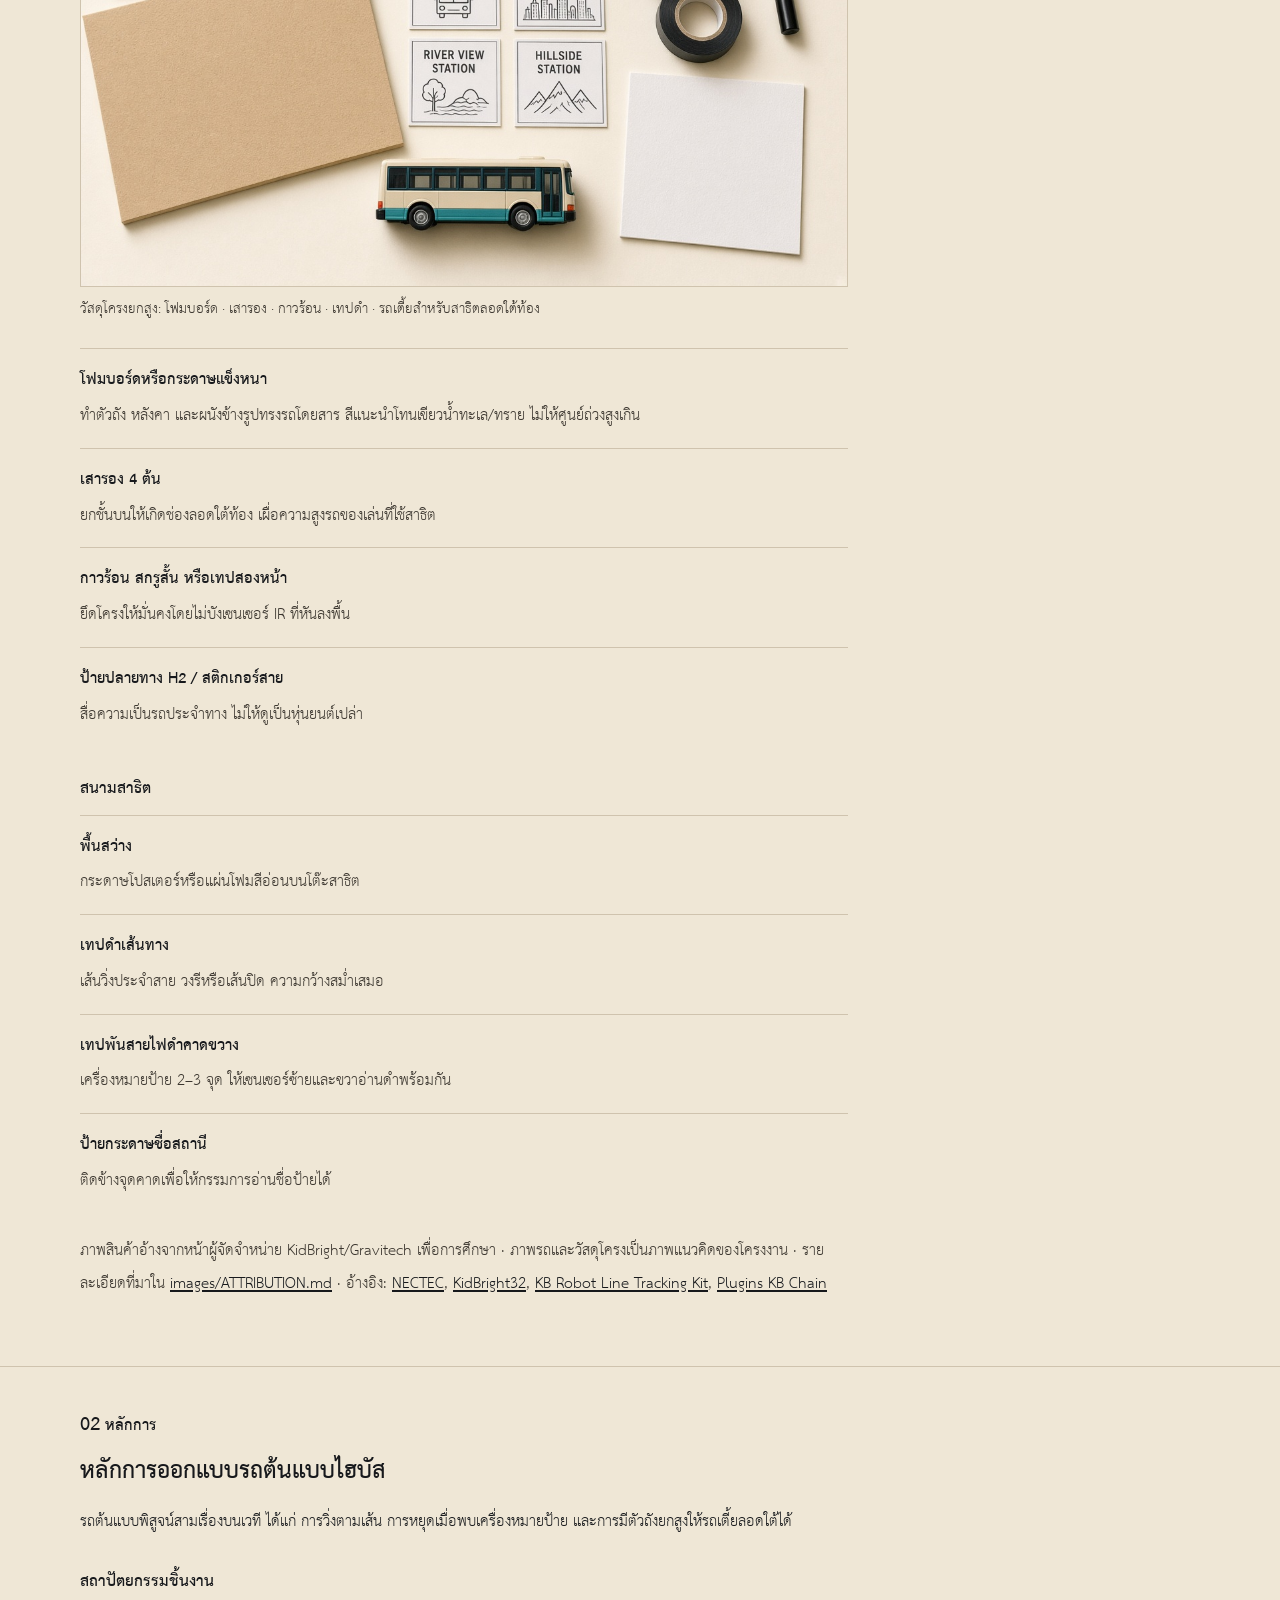
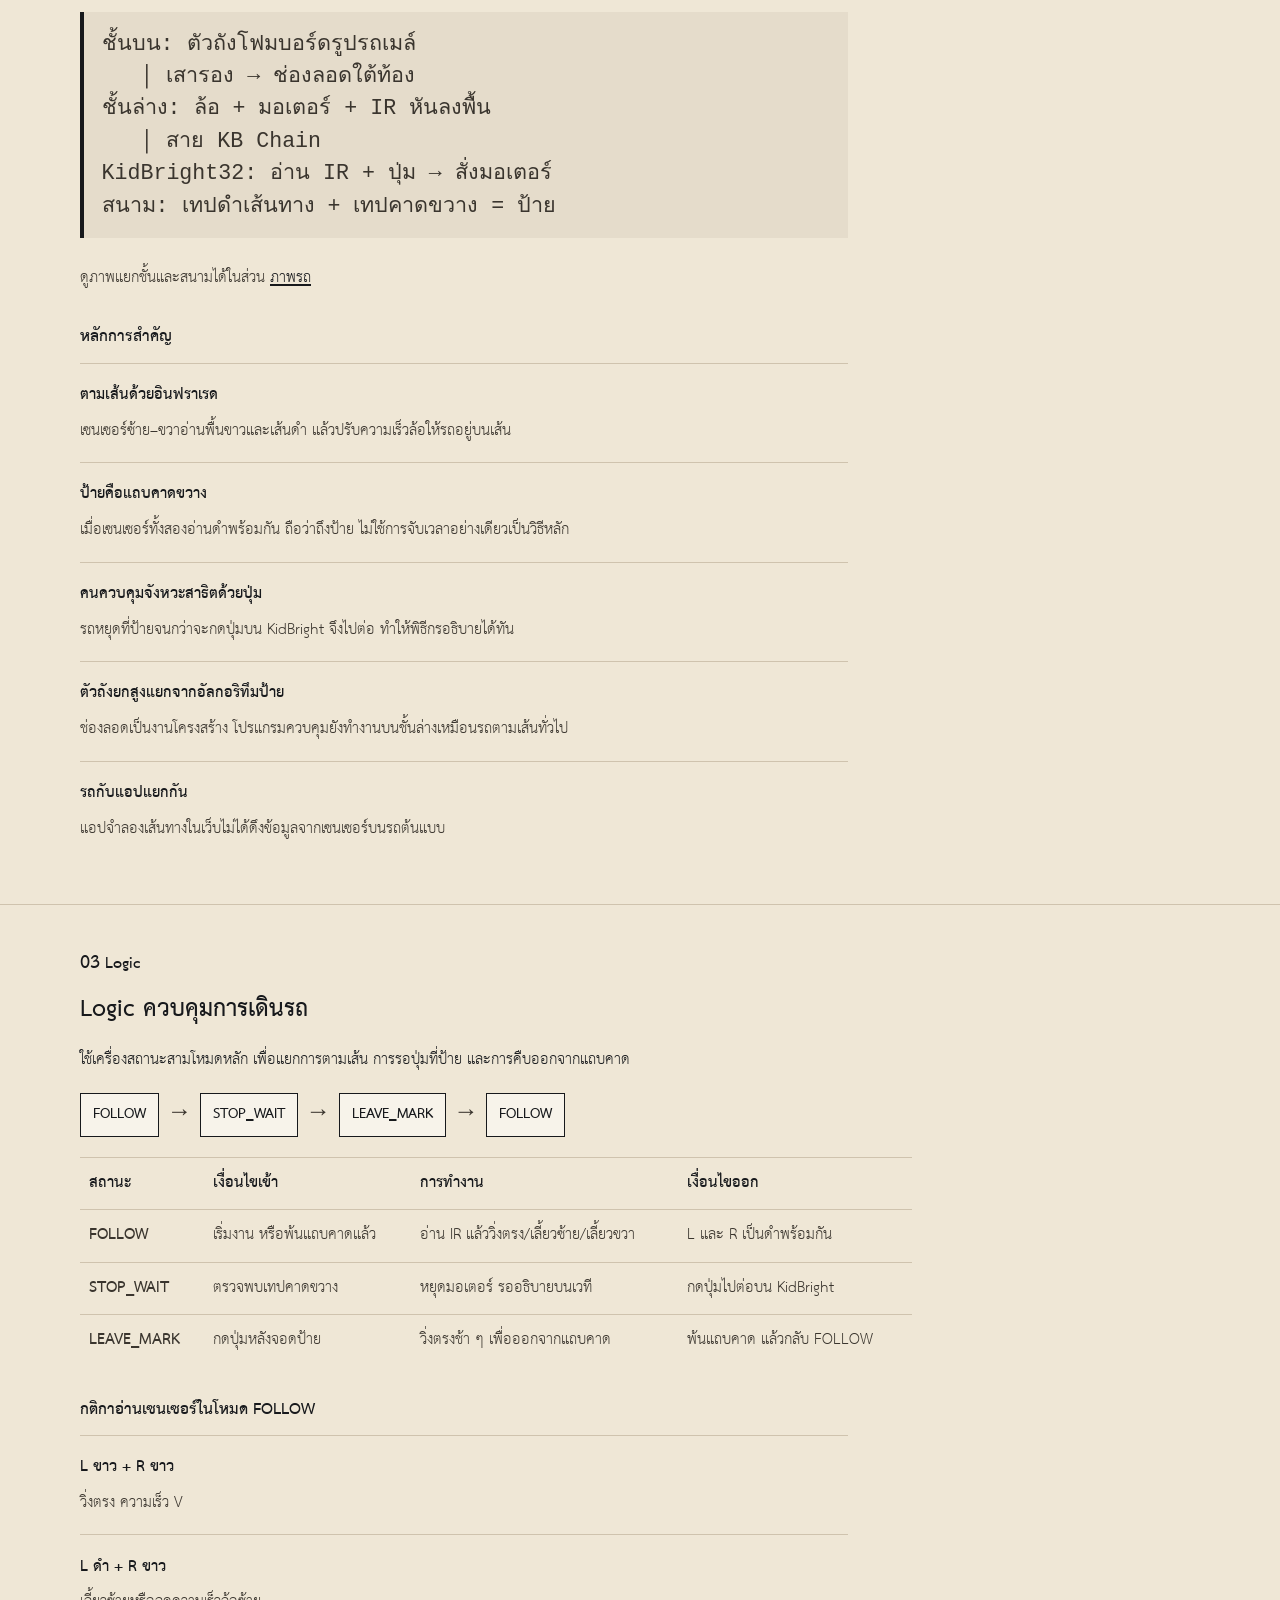
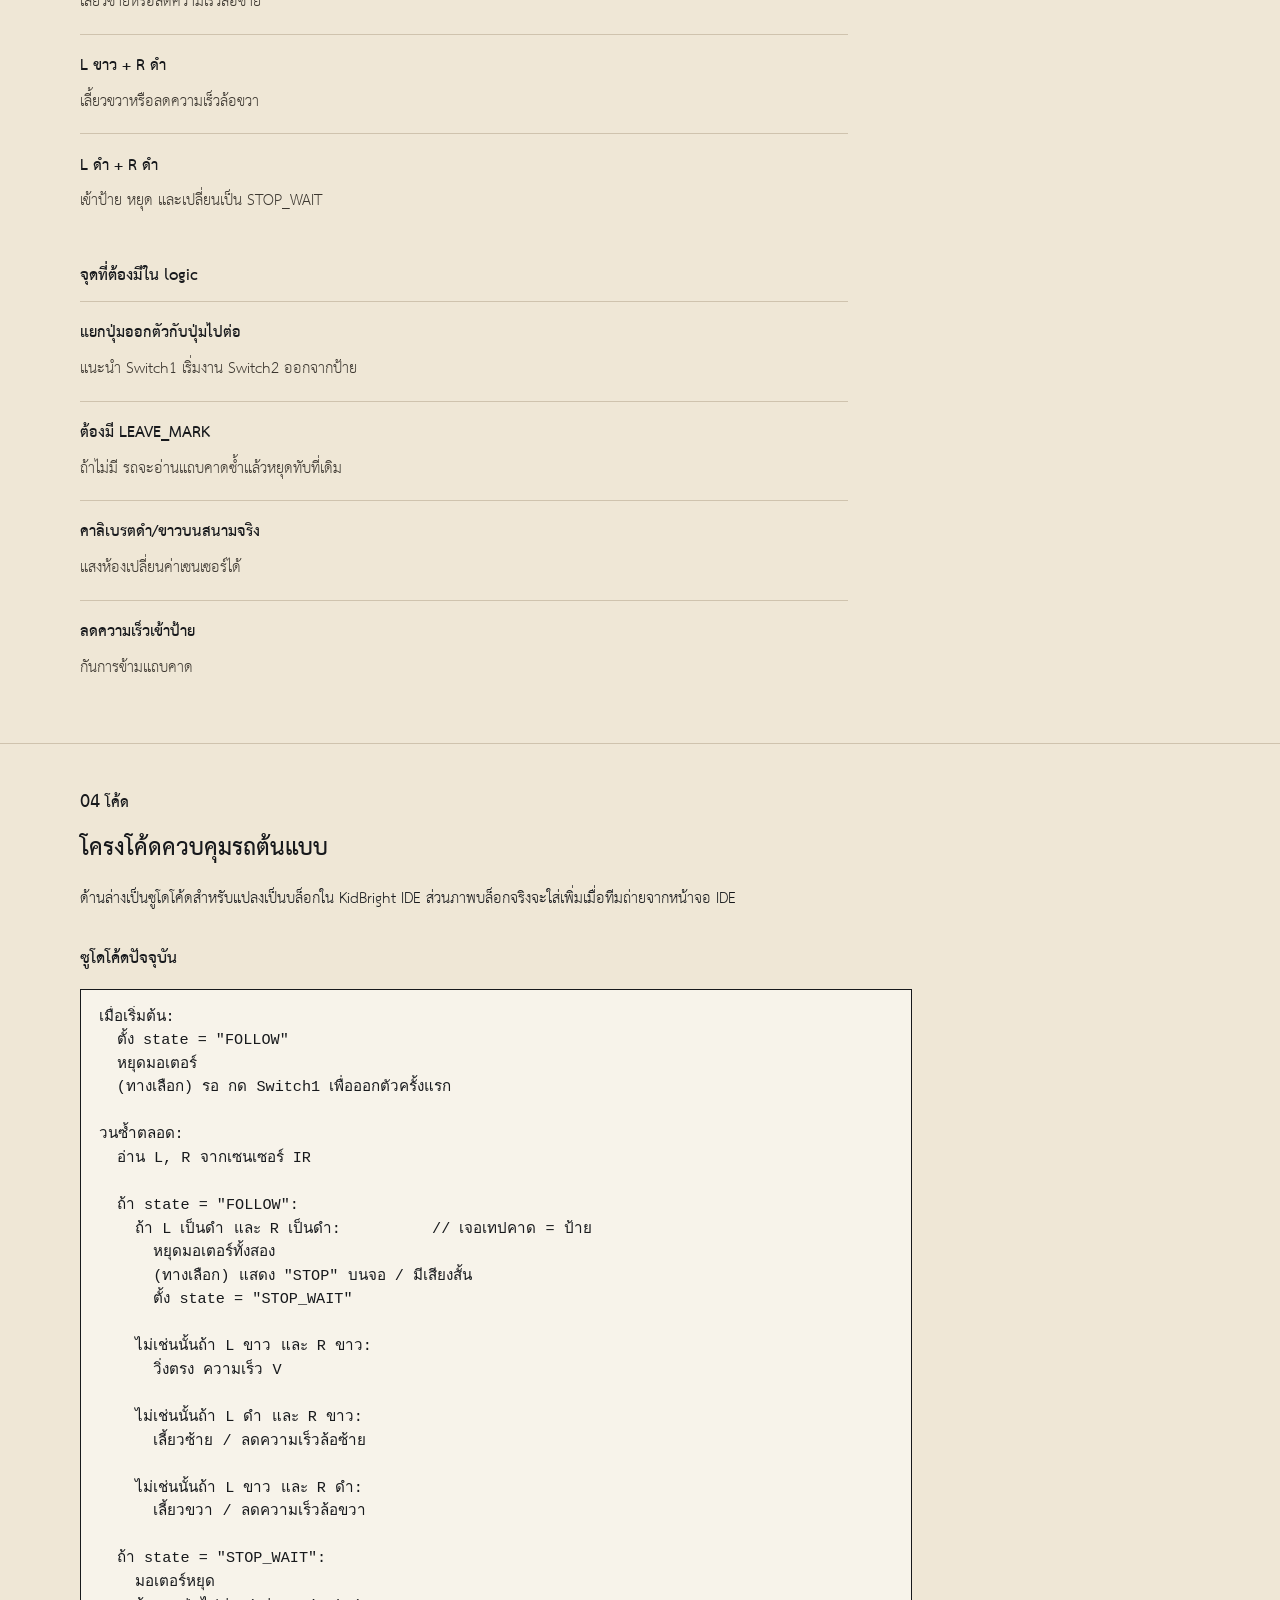
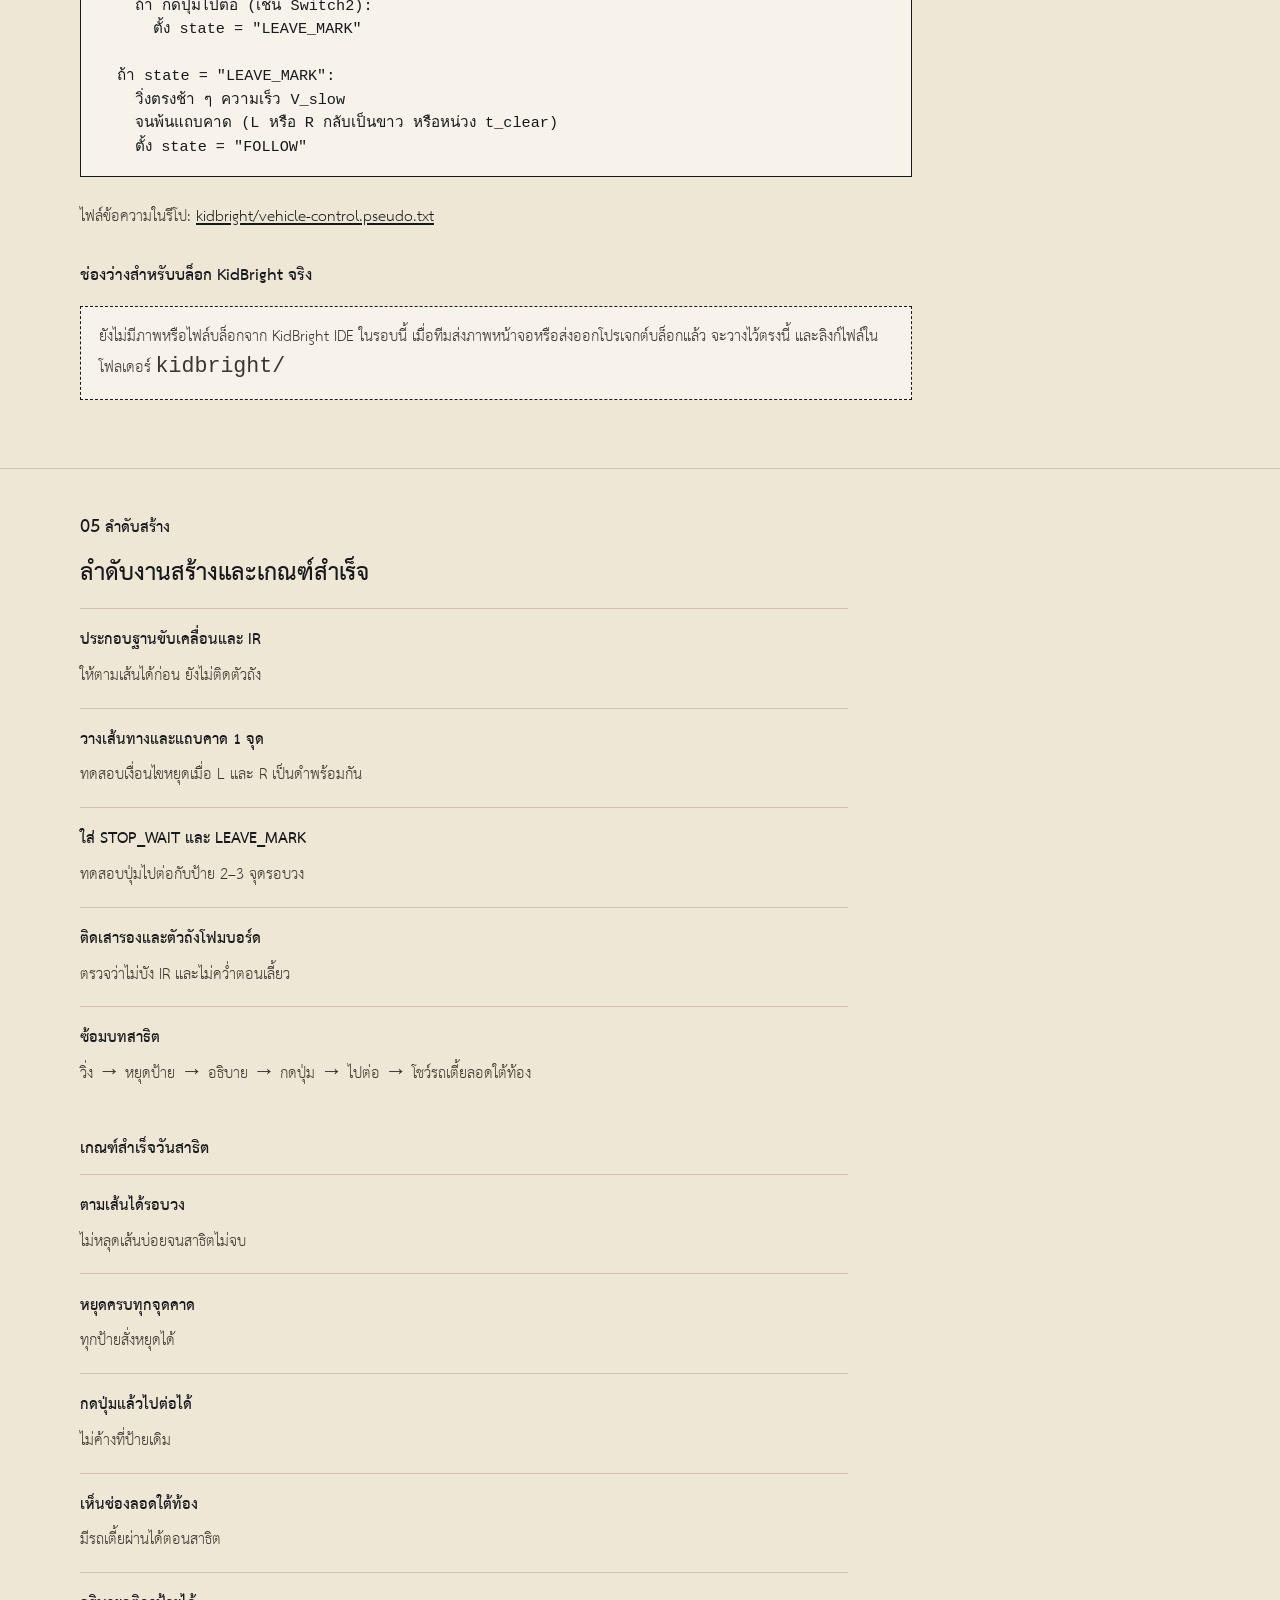
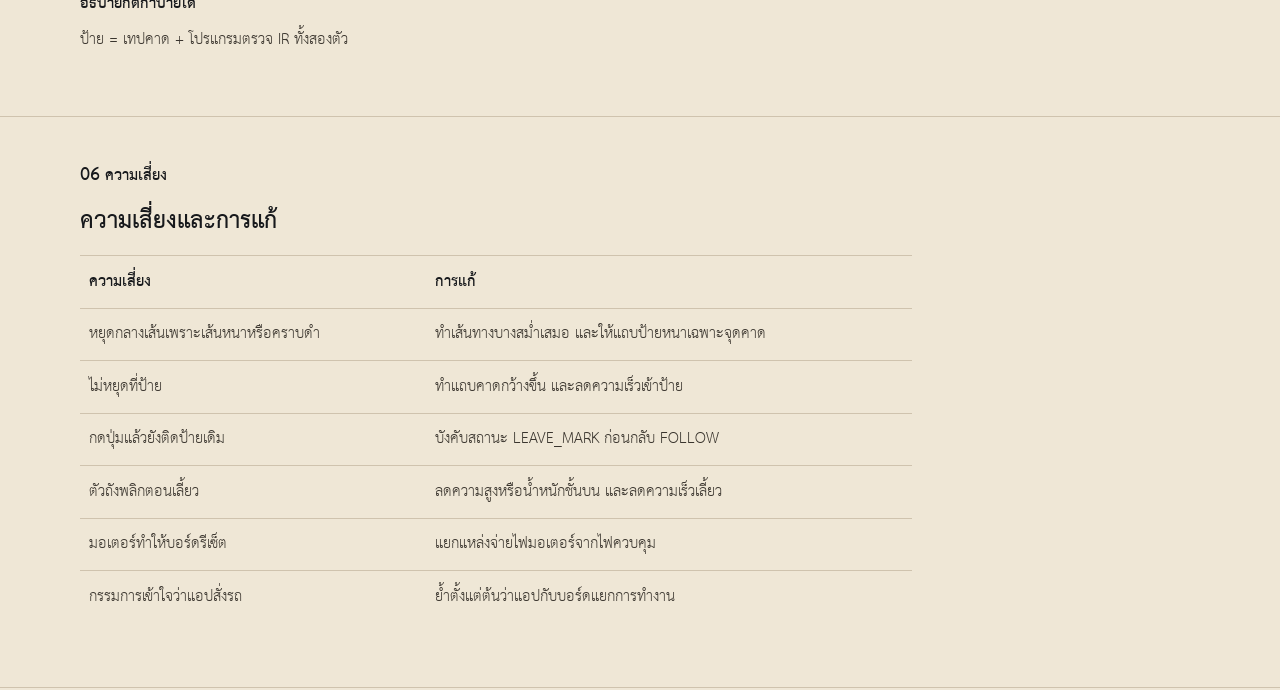
==== commit e4523377: "เพิ่มภาพรถต้นแบบและแกลเลอรีชิ้นส่วนในหน้า HiBus Demo Co-authored-by: yulila-fsci <yulila-fsci@users." ====
--- a/hibus-demo.html
+++ b/hibus-demo.html
@@ -6,7 +6,7 @@
     <title>HiBus Demo · รถต้นแบบ KidBright</title>
     <link rel="icon" href="favicon.svg" type="image/svg+xml">
     <meta http-equiv="Cache-Control" content="no-store, no-cache, must-revalidate">
-    <link rel="stylesheet" href="hibus-demo.css?v=20261118a">
+    <link rel="stylesheet" href="hibus-demo.css?v=20261118b">
   </head>
   <body class="vehicle-demo">
     <a class="skip" href="#main">ข้ามไปเนื้อหา</a>
@@ -28,6 +28,7 @@
           <h1>HiBus Demo</h1>
           <p class="lede">เอกสารประกอบรถต้นแบบบน KidBright สำหรับวันสาธิต ครอบคลุมชิ้นส่วนอุปกรณ์ หลักการออกแบบ logic ควบคุมการเดินรถ และโครงโค้ดสำหรับแปลงเป็นบล็อกใน KidBright IDE</p>
           <nav class="toc" aria-label="ในหน้านี้">
+            <a href="#gallery">ภาพรถ</a>
             <a href="#parts">อุปกรณ์</a>
             <a href="#principle">หลักการ</a>
             <a href="#logic">Logic</a>
@@ -38,61 +39,105 @@
         </div>
       </section>
 
+      <section class="section" id="gallery">
+        <div class="wrap">
+          <p class="folio"><span>00</span> ภาพรถต้นแบบ</p>
+          <h2>แนวคิดรถไฮบัสยกสูงสำหรับวันสาธิต</h2>
+          <p class="lede">ภาพแนวคิดที่ออกแบบให้เห็นชั้นฐานตามเส้น ช่องลอดใต้ท้อง ตัวถังโฟมบอร์ด และบอร์ดควบคุมบนหลังคา พร้อมเส้นทางเทปดำและแถบคาดป้าย</p>
+          <figure class="hero-figure">
+            <img src="images/vehicle/hibus-prototype-hero.jpg" alt="ภาพแนวคิดรถต้นแบบไฮบัสยกสูงบนเส้นทางเทปดำ มีรถเตี้ยข้างลำตัวและบอร์ดควบคุมบนหลังคา" width="1280" height="720" loading="eager">
+            <figcaption>ภาพแนวคิดรถต้นแบบ STEM-HiBus · สาย H2 · ช่องลอดใต้ท้องชัดเจน</figcaption>
+          </figure>
+          <div class="media-grid two">
+            <figure class="media-card">
+              <img src="images/vehicle/hibus-exploded-layers.jpg" alt="ภาพแยกชั้นโครงสร้างรถ ตัวถัง บอร์ด เสารอง และฐานตามเส้น" width="1152" height="864" loading="lazy">
+              <figcaption>แยกชั้นโครงสร้าง: ตัวถัง · บอร์ด · เสารอง/ช่องลอด · ฐานขับเคลื่อน+IR</figcaption>
+            </figure>
+            <figure class="media-card">
+              <img src="images/vehicle/hibus-track-stop.jpg" alt="แผนภาพสนามวงรีเทปดำมีจุดป้ายคาดขวางสามจุด" width="1280" height="720" loading="lazy">
+              <figcaption>สนามสาธิตสายเดียว วงรี พร้อมป้ายเทปคาดขวาง 2–3 จุด</figcaption>
+            </figure>
+          </div>
+        </div>
+      </section>
+
       <section class="section" id="parts">
         <div class="wrap">
           <p class="folio"><span>01</span> อุปกรณ์และวัสดุ</p>
           <h2>ชิ้นส่วนที่ใช้สร้างรถต้นแบบ</h2>
           <p class="lede">ชุดควบคุมใช้บอร์ด KidBright เป็นสมองหลัก ส่วนการหยุดที่ป้ายและตัวถังยกสูงเป็นงานออกแบบของโครงงาน ไม่ใช่ฟีเจอร์สำเร็จรูปของชุดตามเส้น</p>
 
-          <h3>อิเล็กทรอนิกส์และกลไกขับเคลื่อน</h3>
-          <ul class="parts-list">
-            <li>
-              <strong>KidBright32</strong>
-              <span>หน่วยประมวลผลหลัก อ่านค่าเซนเซอร์ รับปุ่มกด และสั่งมอเตอร์ผ่านไดรเวอร์ โปรแกรมด้วย KidBright IDE แบบบล็อก</span>
-            </li>
-            <li>
-              <strong>สาย Micro USB</strong>
-              <span>อัปโหลดโปรแกรมและจ่ายไฟตอนพัฒนา</span>
-            </li>
-            <li>
-              <strong>KB Robot Line Tracking Kit หรือชุดเทียบเท่า</strong>
-              <span>ฐานรถตามเส้น ประกอบด้วยไดรเวอร์มอเตอร์ KB Chain 2 ช่อง มอเตอร์และล้ออย่างน้อย 2 ชุด และเซนเซอร์อินฟราเรดตามเส้นอย่างน้อย 2 ตัว</span>
-            </li>
-            <li>
-              <strong>สาย KB Chain</strong>
-              <span>เชื่อม KidBright กับบอร์ดขับมอเตอร์ผ่านบัส I2C</span>
-            </li>
-            <li>
-              <strong>แหล่งจ่ายไฟแยกสำหรับมอเตอร์</strong>
-              <span>ถ่านหรือ LiPo ในย่านประมาณ 2.7–6.8 โวลต์ตามสเปกไดรเวอร์ เพื่อไม่ให้บอร์ดหลักรีเซ็ตตอนมอเตอร์สตาร์ท</span>
-            </li>
-            <li>
-              <strong>ปลั๊กอิน KB Chain Motor ใน KidBright IDE</strong>
-              <span>เปิดบล็อกสั่งมอเตอร์ซ้าย–ขวาหลังติดตั้งปลั๊กอิน</span>
-            </li>
-          </ul>
+          <h3>บอร์ดและชุดอิเล็กทรอนิกส์</h3>
+          <div class="part-grid">
+            <article class="part-card">
+              <img src="images/parts/kidbright32.jpg" alt="บอร์ด KidBright32 เห็นจอ LED matrix และปุ่ม S1 S2" width="1000" height="666" loading="lazy">
+              <div>
+                <strong>KidBright32</strong>
+                <span>สมองควบคุม ESP32 จอ LED 16×8 ปุ่ม S1/S2 เซนเซอร์ในตัว และพอร์ตขยาย ใช้โปรแกรมบล็อกใน KidBright IDE</span>
+                <a class="part-link" href="https://www.kidbright.io/product-page/kidbright32-v1-6">หน้าสินค้า</a>
+              </div>
+            </article>
+            <article class="part-card">
+              <img src="images/parts/kidbright-detail-2.jpg" alt="ชุด KidBright32 V1.6 ในกล่องพร้อมสาย USB สีเขียวและเซอร์โว" width="1000" height="666" loading="lazy">
+              <div>
+                <strong>ชุดเริ่มต้น / สาย Micro USB</strong>
+                <span>ใช้สาย USB อัปโหลดโปรแกรมและจ่ายไฟตอนพัฒนา ชุด Beginner มักมีสายสีเขียวและกล่องเก็บของ</span>
+                <a class="part-link" href="https://www.kidbright.io/product-page/kidbright32-v1-6-beginner-pack">หน้าสินค้า</a>
+              </div>
+            </article>
+            <article class="part-card">
+              <img src="images/parts/kb-chain-alt.png" alt="บอร์ด KB Chain 2-CH 1A DC Motor Driver" width="1000" height="561" loading="lazy">
+              <div>
+                <strong>KB Chain Motor Driver 2 ช่อง</strong>
+                <span>ขับมอเตอร์ซ้าย–ขวาผ่าน I2C ย่านประมาณ 2.7–6.8 V กระแสสูงสุดราว 1 A ต่อช่อง เชื่อมด้วยสาย KB Chain</span>
+                <a class="part-link" href="https://www.kidbright.io/product-page/kb-chain-2-ch-1a-dc-motor-driver">หน้าสินค้า</a>
+              </div>
+            </article>
+            <article class="part-card">
+              <img src="images/parts/ir-line-sensor.jpg" alt="เซนเซอร์อินฟราเรดตามเส้นแบบโมดูลเล็ก" width="1024" height="1024" loading="lazy">
+              <div>
+                <strong>เซนเซอร์ IR ตามเส้น ≥ 2 ตัว</strong>
+                <span>อ่านพื้นขาว/เส้นดำ สำหรับตามทาง และใช้คู่กันตรวจแถบเทปคาดขวางเมื่อถึงป้าย</span>
+              </div>
+            </article>
+            <article class="part-card">
+              <img src="images/parts/dc-motor-wheel.jpg" alt="มอเตอร์กระแสตรงพร้อมล้อยางหุ่นยนต์" width="1024" height="1024" loading="lazy">
+              <div>
+                <strong>มอเตอร์ DC + ล้อ 2 ชุด</strong>
+                <span>ขับเคลื่อนฐานรถตามเส้น ควรมีล้ออิสระช่วยทรงตัว และแยกไฟมอเตอร์จากไฟบอร์ดหลัก</span>
+              </div>
+            </article>
+            <article class="part-card">
+              <img src="images/parts/mega-bundle-open.jpg" alt="ตัวอย่างชุดอุปกรณ์เสริม KidBright มีฮับ สาย และเซนเซอร์หลายชนิด" width="1000" height="561" loading="lazy">
+              <div>
+                <strong>สาย KB Chain / อุปกรณ์เสริม</strong>
+                <span>สายเชื่อม I2C ระหว่างบอร์ดกับไดรเวอร์ และอุปกรณ์ข้างเคียงตามชุดที่โรงเรียนมี เช่น ฮับหรือกล่องถ่าน</span>
+                <a class="part-link" href="https://store.gravitechthai.com/product/kb-robot-line-tracking-kit/11001005073000628">ชุดตามเส้น</a>
+              </div>
+            </article>
+          </div>
 
           <h3>โครงสร้างตัวถังยกสูง</h3>
+          <figure class="hero-figure compact">
+            <img src="images/vehicle/hibus-materials-body.jpg" alt="วัสดุทำตัวถังโฟมบอร์ด เสารอง กาวร้อน เทปดำ และรถของเล่นเตี้ย" width="1152" height="864" loading="lazy">
+            <figcaption>วัสดุโครงยกสูง: โฟมบอร์ด · เสารอง · กาวร้อน · เทปดำ · รถเตี้ยสำหรับสาธิตลอดใต้ท้อง</figcaption>
+          </figure>
           <ul class="parts-list">
             <li>
               <strong>โฟมบอร์ดหรือกระดาษแข็งหนา</strong>
-              <span>ทำตัวถัง หลังคา และผนังข้างรูปทรงรถโดยสาร</span>
-            </li>
-            <li>
-              <strong>เสารองหรือไม้ไอติม 4 ต้น</strong>
-              <span>ยกชั้นบนให้เกิดช่องลอดใต้ท้องรถ</span>
+              <span>ทำตัวถัง หลังคา และผนังข้างรูปทรงรถโดยสาร สีแนะนำโทนเขียวน้ำทะเล/ทราย ไม่ให้ศูนย์ถ่วงสูงเกิน</span>
+            </li>
+            <li>
+              <strong>เสารอง 4 ต้น</strong>
+              <span>ยกชั้นบนให้เกิดช่องลอดใต้ท้อง เผื่อความสูงรถของเล่นที่ใช้สาธิต</span>
             </li>
             <li>
               <strong>กาวร้อน สกรูสั้น หรือเทปสองหน้า</strong>
-              <span>ยึดโครงให้มั่นคงโดยไม่บังเซนเซอร์ IR</span>
-            </li>
-            <li>
-              <strong>สีหรือสติกเกอร์สาย</strong>
-              <span>สื่อความเป็นรถประจำทาง เช่น สาย H2</span>
-            </li>
-            <li>
-              <strong>รถของเล่นเตี้ย 1 คัน</strong>
-              <span>ใช้สาธิตการลอดใต้ท้องบนเวที</span>
+              <span>ยึดโครงให้มั่นคงโดยไม่บังเซนเซอร์ IR ที่หันลงพื้น</span>
+            </li>
+            <li>
+              <strong>ป้ายปลายทาง H2 / สติกเกอร์สาย</strong>
+              <span>สื่อความเป็นรถประจำทาง ไม่ให้ดูเป็นหุ่นยนต์เปล่า</span>
             </li>
           </ul>
 
@@ -100,23 +145,23 @@
           <ul class="parts-list">
             <li>
               <strong>พื้นสว่าง</strong>
-              <span>กระดาษโปสเตอร์ แผ่นโฟมสีอ่อน หรือพื้นขาวบนโต๊ะสาธิต</span>
+              <span>กระดาษโปสเตอร์หรือแผ่นโฟมสีอ่อนบนโต๊ะสาธิต</span>
             </li>
             <li>
               <strong>เทปดำเส้นทาง</strong>
-              <span>กำหนดเส้นวิ่งประจำสาย วงรีหรือเส้นปิดความกว้างสม่ำเสมอ</span>
+              <span>เส้นวิ่งประจำสาย วงรีหรือเส้นปิด ความกว้างสม่ำเสมอ</span>
             </li>
             <li>
               <strong>เทปพันสายไฟดำคาดขวาง</strong>
-              <span>เครื่องหมายป้าย 2–3 จุด วางคาดบนเส้นทางให้เซนเซอร์ซ้ายและขวาอ่านดำพร้อมกัน</span>
-            </li>
-            <li>
-              <strong>ป้ายกระดาษชื่อสถานีจำลอง</strong>
+              <span>เครื่องหมายป้าย 2–3 จุด ให้เซนเซอร์ซ้ายและขวาอ่านดำพร้อมกัน</span>
+            </li>
+            <li>
+              <strong>ป้ายกระดาษชื่อสถานี</strong>
               <span>ติดข้างจุดคาดเพื่อให้กรรมการอ่านชื่อป้ายได้</span>
             </li>
           </ul>
 
-          <p class="sources">อ้างอิงอุปกรณ์: <a href="https://kid-bright.org/kidbright-en/">NECTEC KidBright</a>, <a href="https://www.kidbright.io/product-page/kidbright32-v1-6">KidBright32</a>, <a href="https://store.gravitechthai.com/product/kb-robot-line-tracking-kit/11001005073000628">KB Robot Line Tracking Kit</a>, <a href="https://github.com/gravitech-engineer/Plugins_KB_Chain">Plugins KB Chain</a></p>
+          <p class="sources">ภาพสินค้าอ้างจากหน้าผู้จัดจำหน่าย KidBright/Gravitech เพื่อการศึกษา · ภาพรถและวัสดุโครงเป็นภาพแนวคิดของโครงงาน · รายละเอียดที่มาใน <a href="images/ATTRIBUTION.md">images/ATTRIBUTION.md</a> · อ้างอิง: <a href="https://kid-bright.org/kidbright-en/">NECTEC</a>, <a href="https://www.kidbright.io/product-page/kidbright32-v1-6">KidBright32</a>, <a href="https://store.gravitechthai.com/product/kb-robot-line-tracking-kit/11001005073000628">KB Robot Line Tracking Kit</a>, <a href="https://github.com/gravitech-engineer/Plugins_KB_Chain">Plugins KB Chain</a></p>
         </div>
       </section>
 
@@ -133,6 +178,7 @@
    │ สาย KB Chain
 KidBright32: อ่าน IR + ปุ่ม → สั่งมอเตอร์
 สนาม: เทปดำเส้นทาง + เทปคาดขวาง = ป้าย</pre>
+          <p class="quiet">ดูภาพแยกชั้นและสนามได้ในส่วน <a href="#gallery">ภาพรถ</a></p>
 
           <h3>หลักการสำคัญ</h3>
           <ul class="parts-list">
--- a/hibus-demo.css
+++ b/hibus-demo.css
@@ -39,6 +39,7 @@
   align-items: center;
 }
 
+#gallery,
 #parts,
 #principle,
 #logic,
@@ -51,14 +52,127 @@
   letter-spacing: 0;
 }
 
+#gallery .folio,
+#gallery h2,
+#gallery h3,
+#gallery p,
+#gallery figcaption,
+#gallery strong,
+#gallery span {
+  font-family: inherit;
+  letter-spacing: 0;
+}
+
+.hero-figure {
+  margin: 1.1rem 0 1.5rem;
+  max-width: 56rem;
+}
+
+.hero-figure.compact {
+  max-width: 48rem;
+}
+
+.hero-figure img,
+.media-card img,
+.part-card img {
+  width: 100%;
+  height: auto;
+  display: block;
+  border: 1px solid var(--color-border-secondary);
+  background: var(--color-bg-secondary);
+}
+
+.hero-figure figcaption,
+.media-card figcaption {
+  margin-top: 0.55rem;
+  font-size: 1.25rem;
+  line-height: 1.4;
+  color: var(--color-text-secondary);
+}
+
+.media-grid {
+  display: grid;
+  gap: 1rem;
+  margin: 0 0 0.5rem;
+}
+
+.media-grid.two {
+  grid-template-columns: 1fr;
+}
+
+.media-card {
+  margin: 0;
+}
+
+.part-grid {
+  display: grid;
+  gap: 1rem;
+  margin: 1rem 0 1.75rem;
+}
+
+.part-card {
+  display: grid;
+  gap: 0.75rem;
+  padding: 0.75rem;
+  border: 1px solid var(--color-border-secondary);
+  background: var(--color-bg-secondary);
+}
+
+.part-card img {
+  aspect-ratio: 4 / 3;
+  object-fit: cover;
+}
+
+.part-card strong {
+  display: block;
+  margin-bottom: 0.25rem;
+  font-size: 1.4rem;
+  font-weight: 700;
+  color: var(--color-text-primary);
+}
+
+.part-card span {
+  display: block;
+  font-size: 1.3rem;
+  line-height: 1.45;
+  color: var(--color-text-secondary);
+}
+
+.part-link {
+  display: inline-flex;
+  align-items: center;
+  min-height: 44px;
+  margin-top: 0.35rem;
+  font-size: 1.2rem;
+}
+
+@media (min-width: 800px) {
+  .media-grid.two {
+    grid-template-columns: 1fr 1fr;
+  }
+
+  .part-grid {
+    grid-template-columns: 1fr 1fr;
+  }
+}
+
+@media (min-width: 1100px) {
+  .part-grid {
+    grid-template-columns: 1fr 1fr 1fr;
+  }
+}
+
 #parts .folio,
 #parts h2,
 #parts h3,
 #parts p,
 #parts li,
 #parts strong,
+#parts span,
 #parts td,
 #parts th,
+#parts figcaption,
+#parts .part-link,
 #principle .folio,
 #principle h2,
 #principle h3,
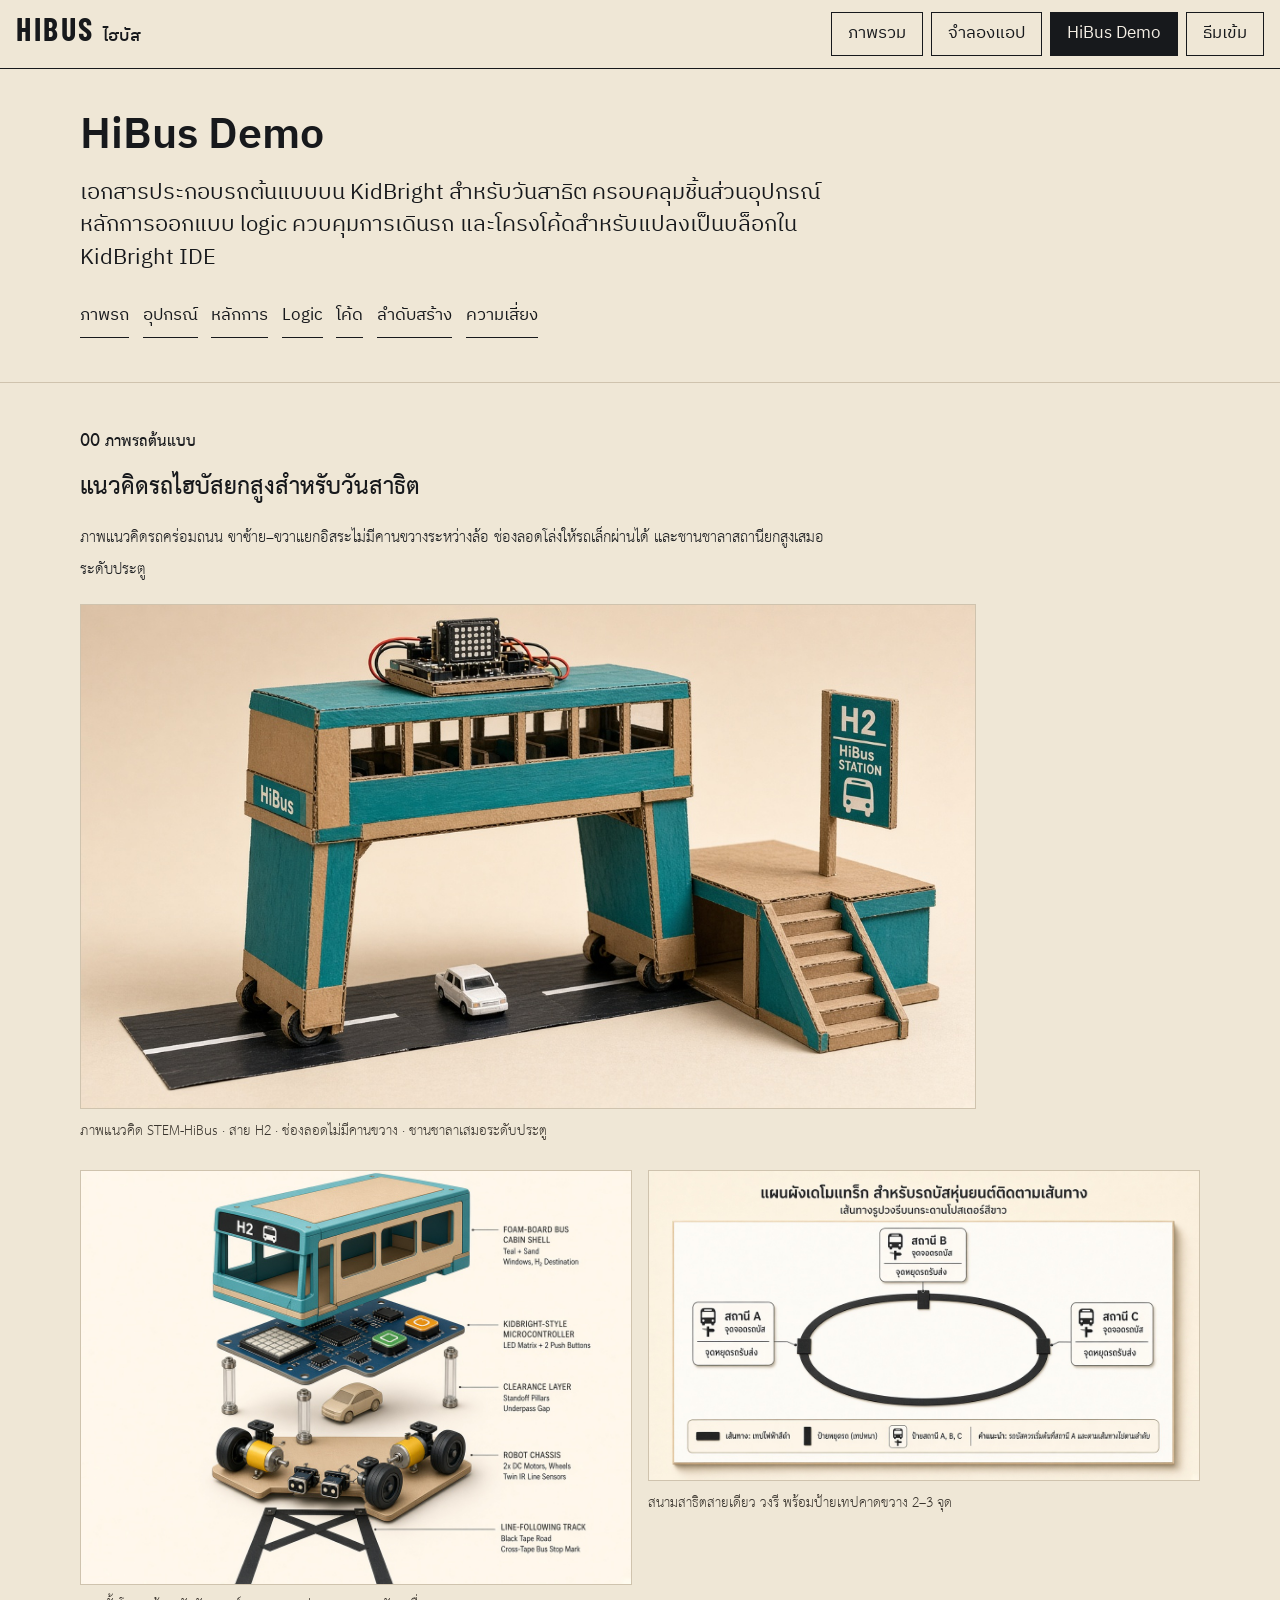
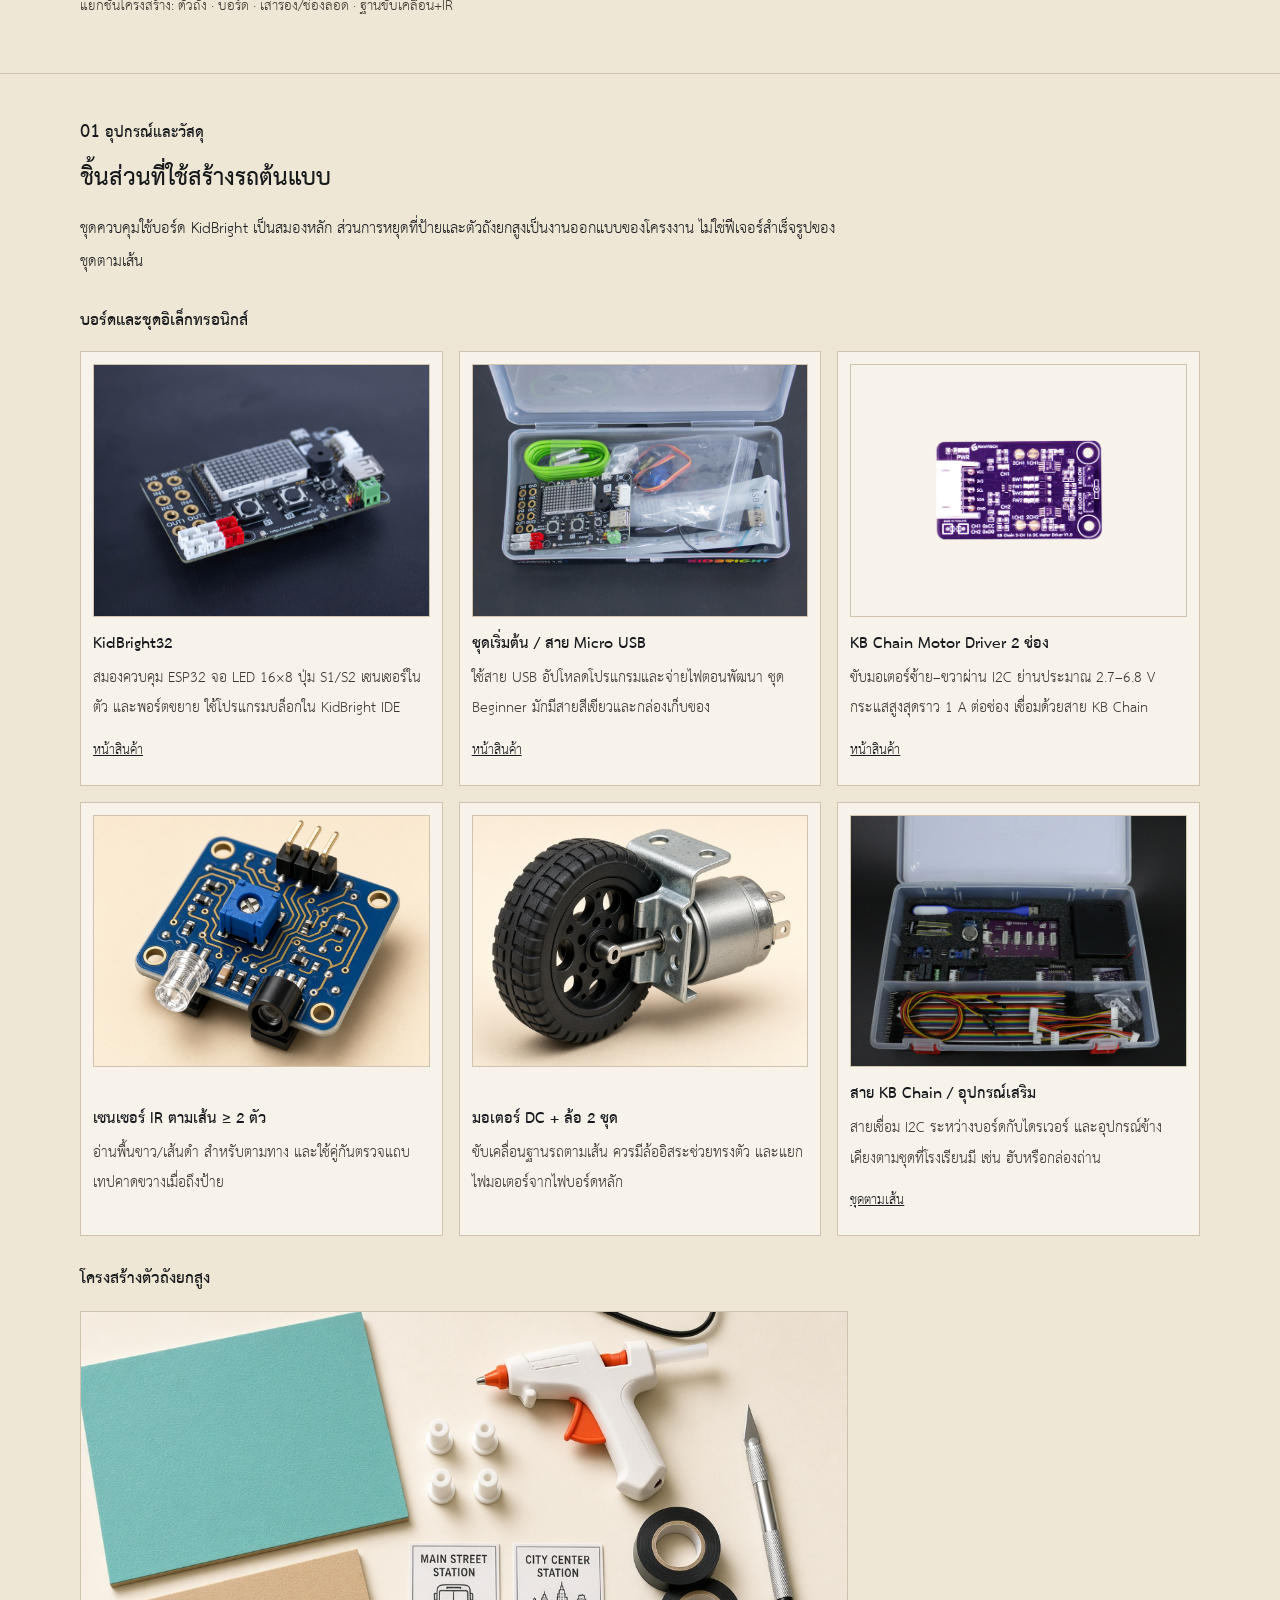
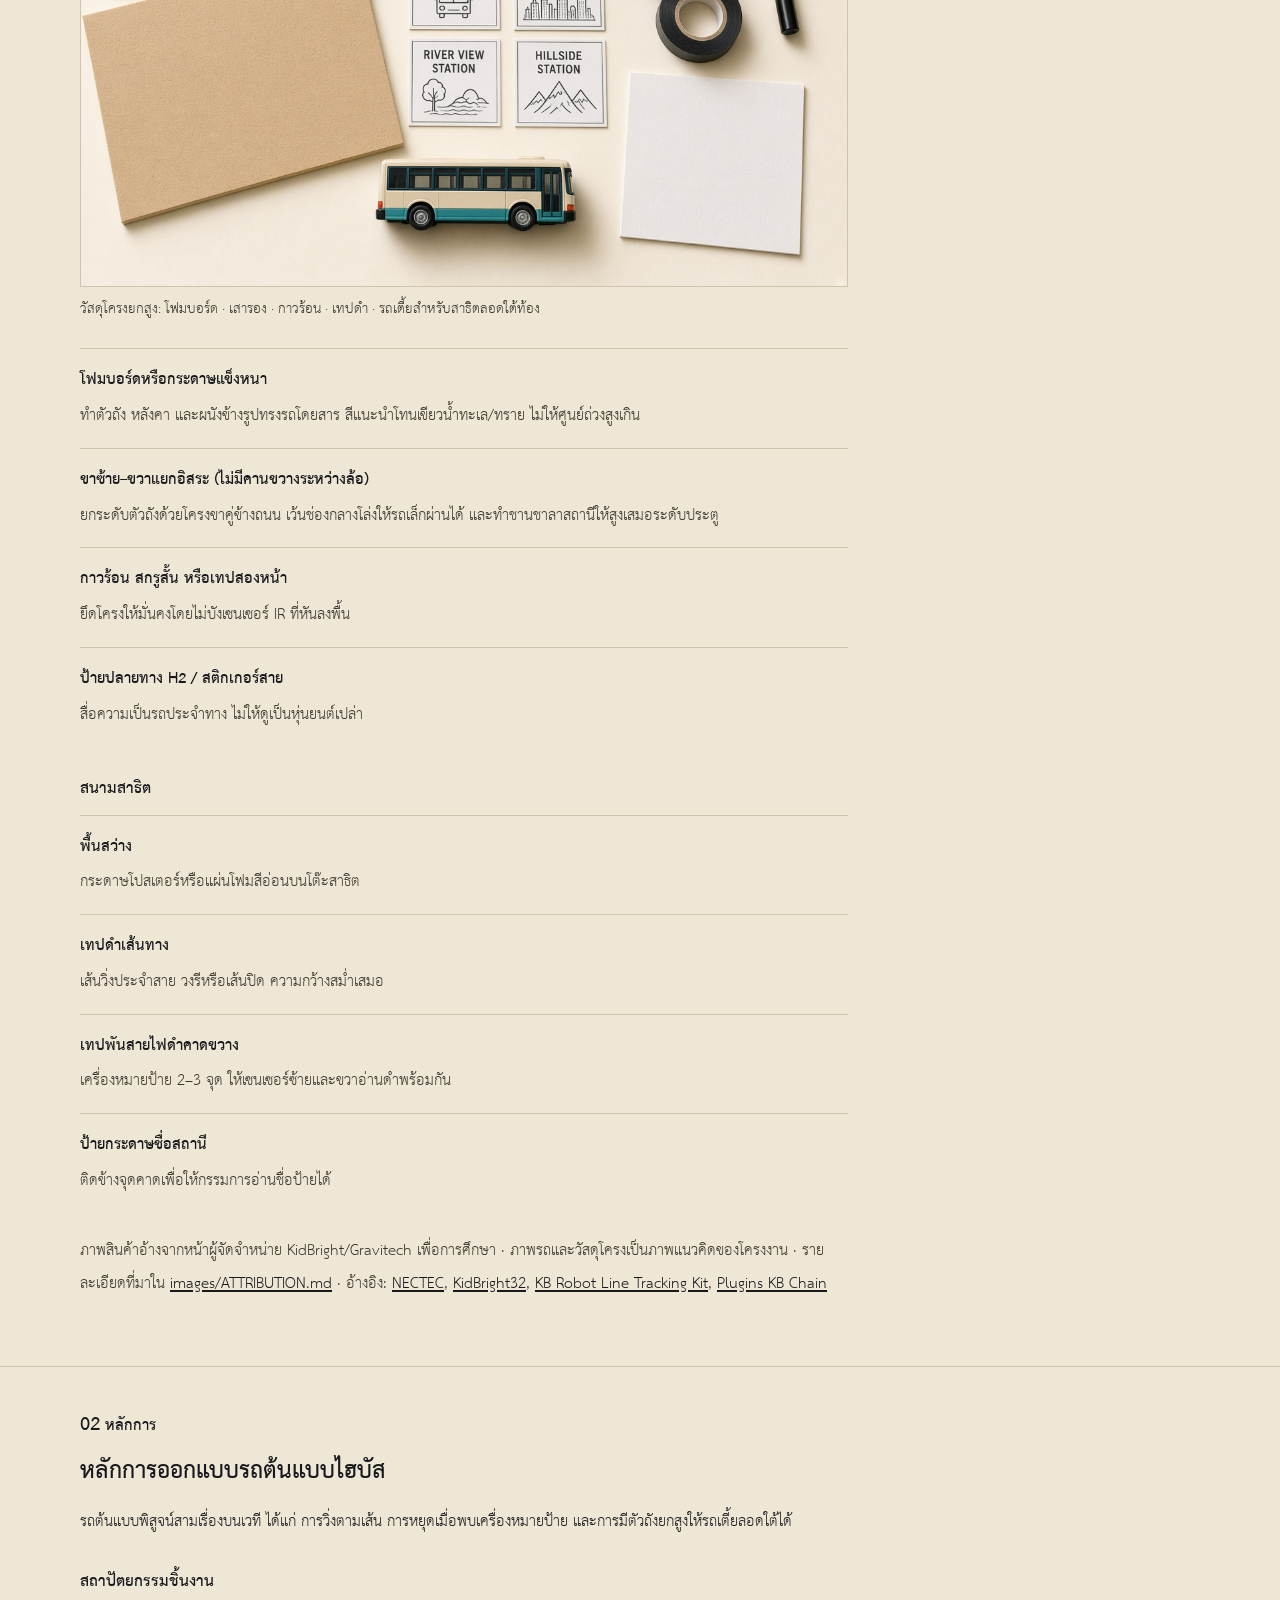
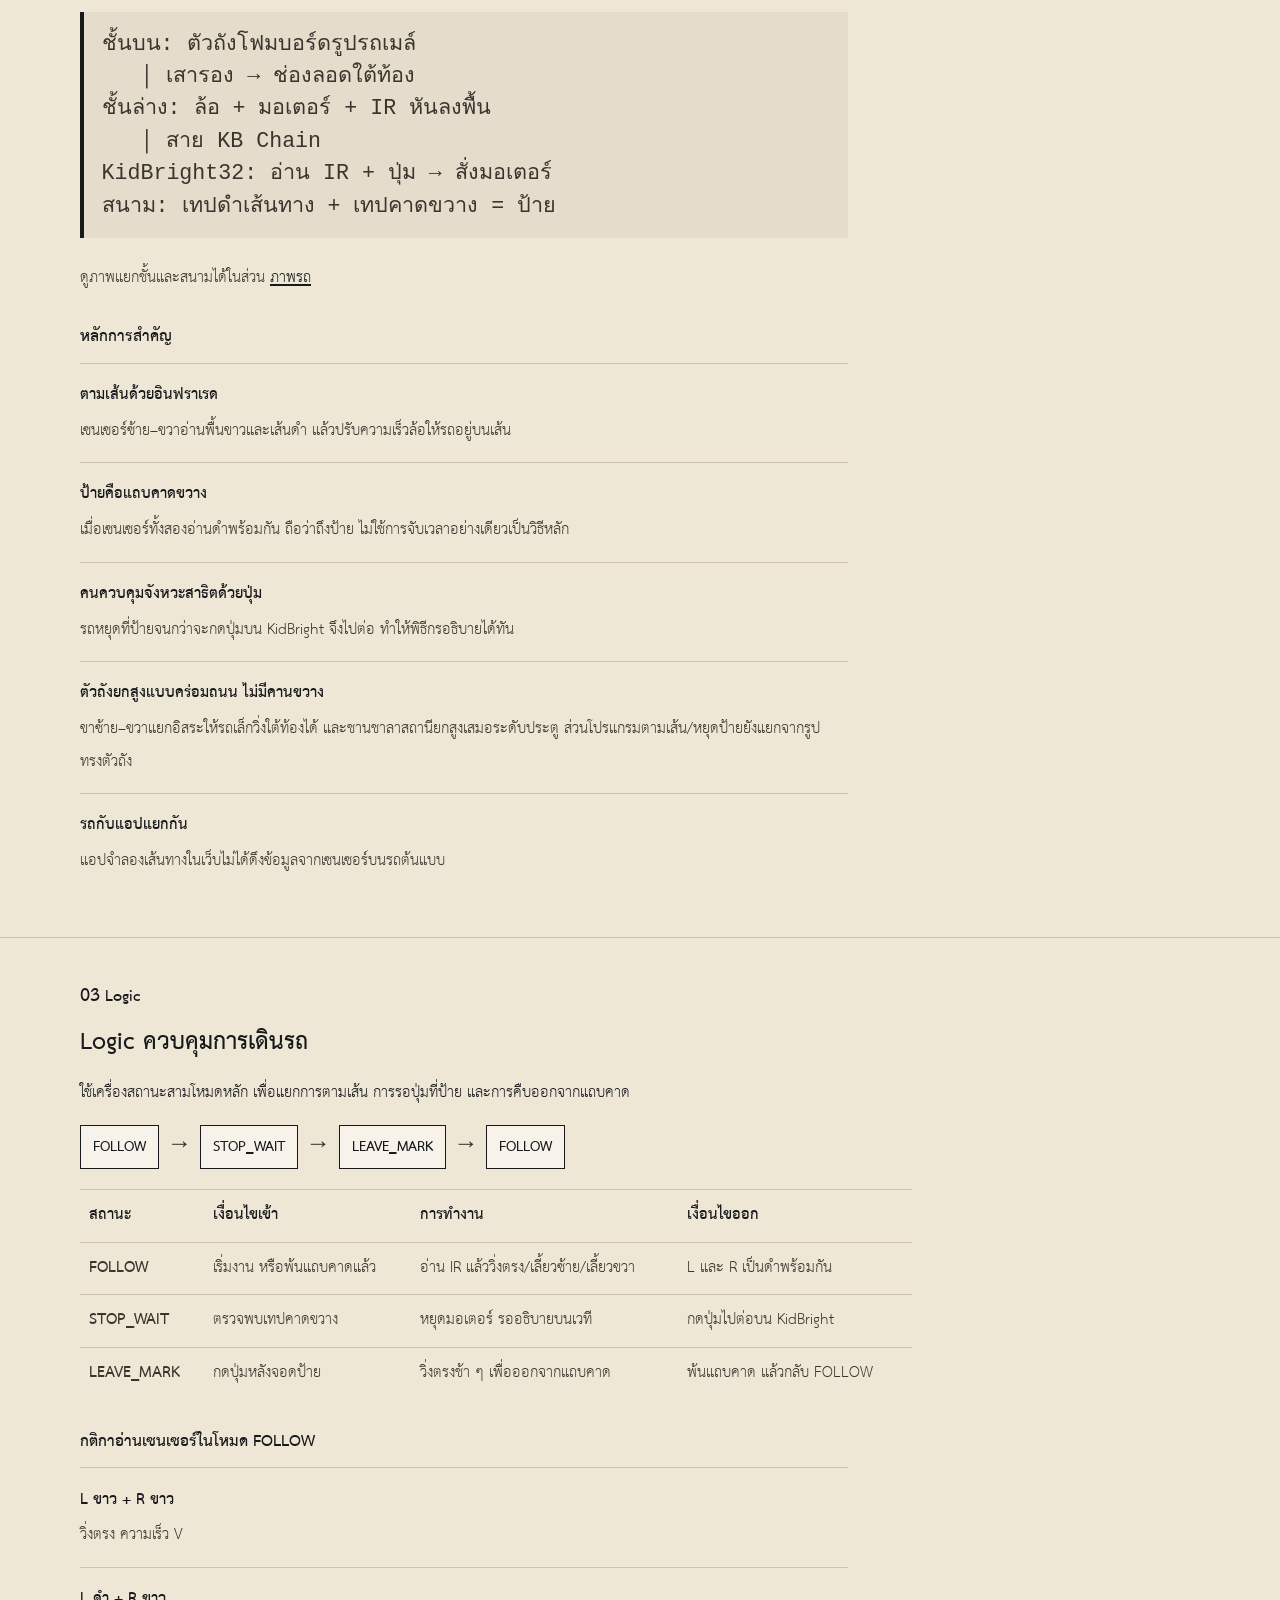
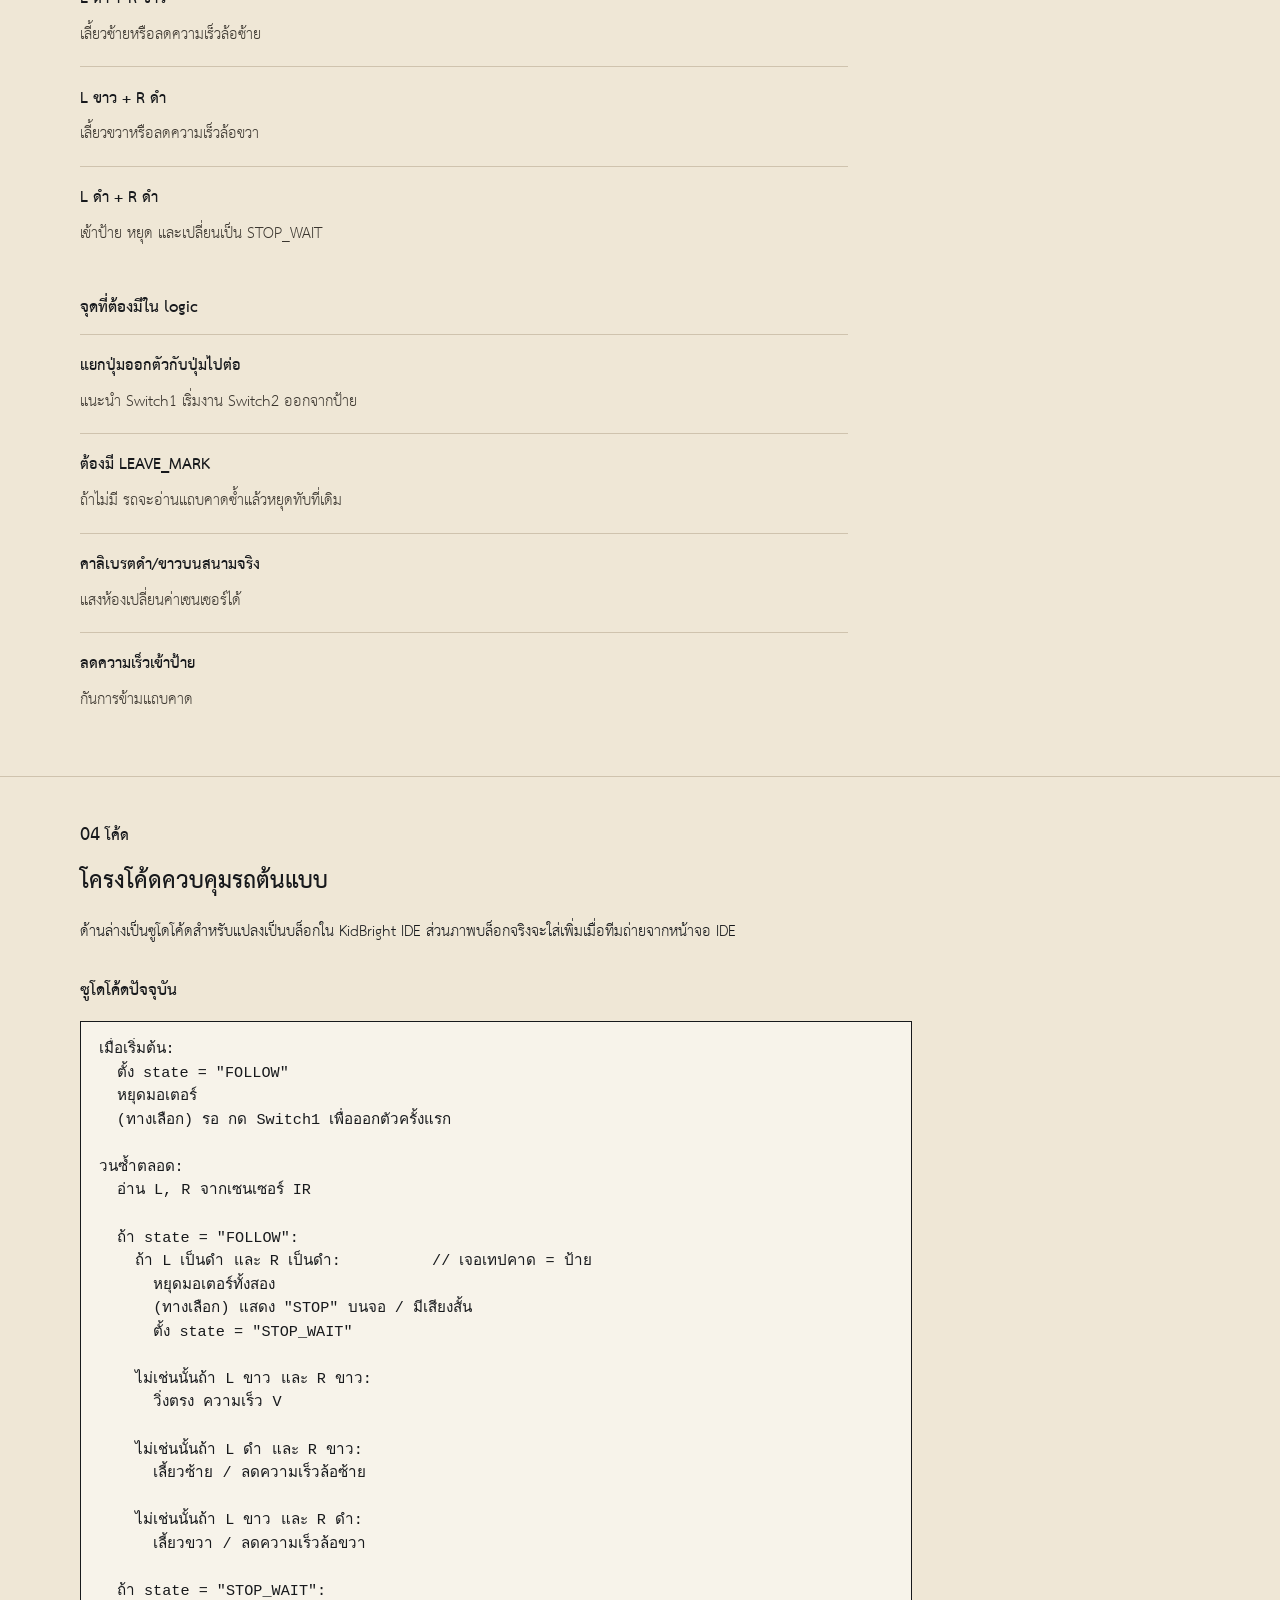
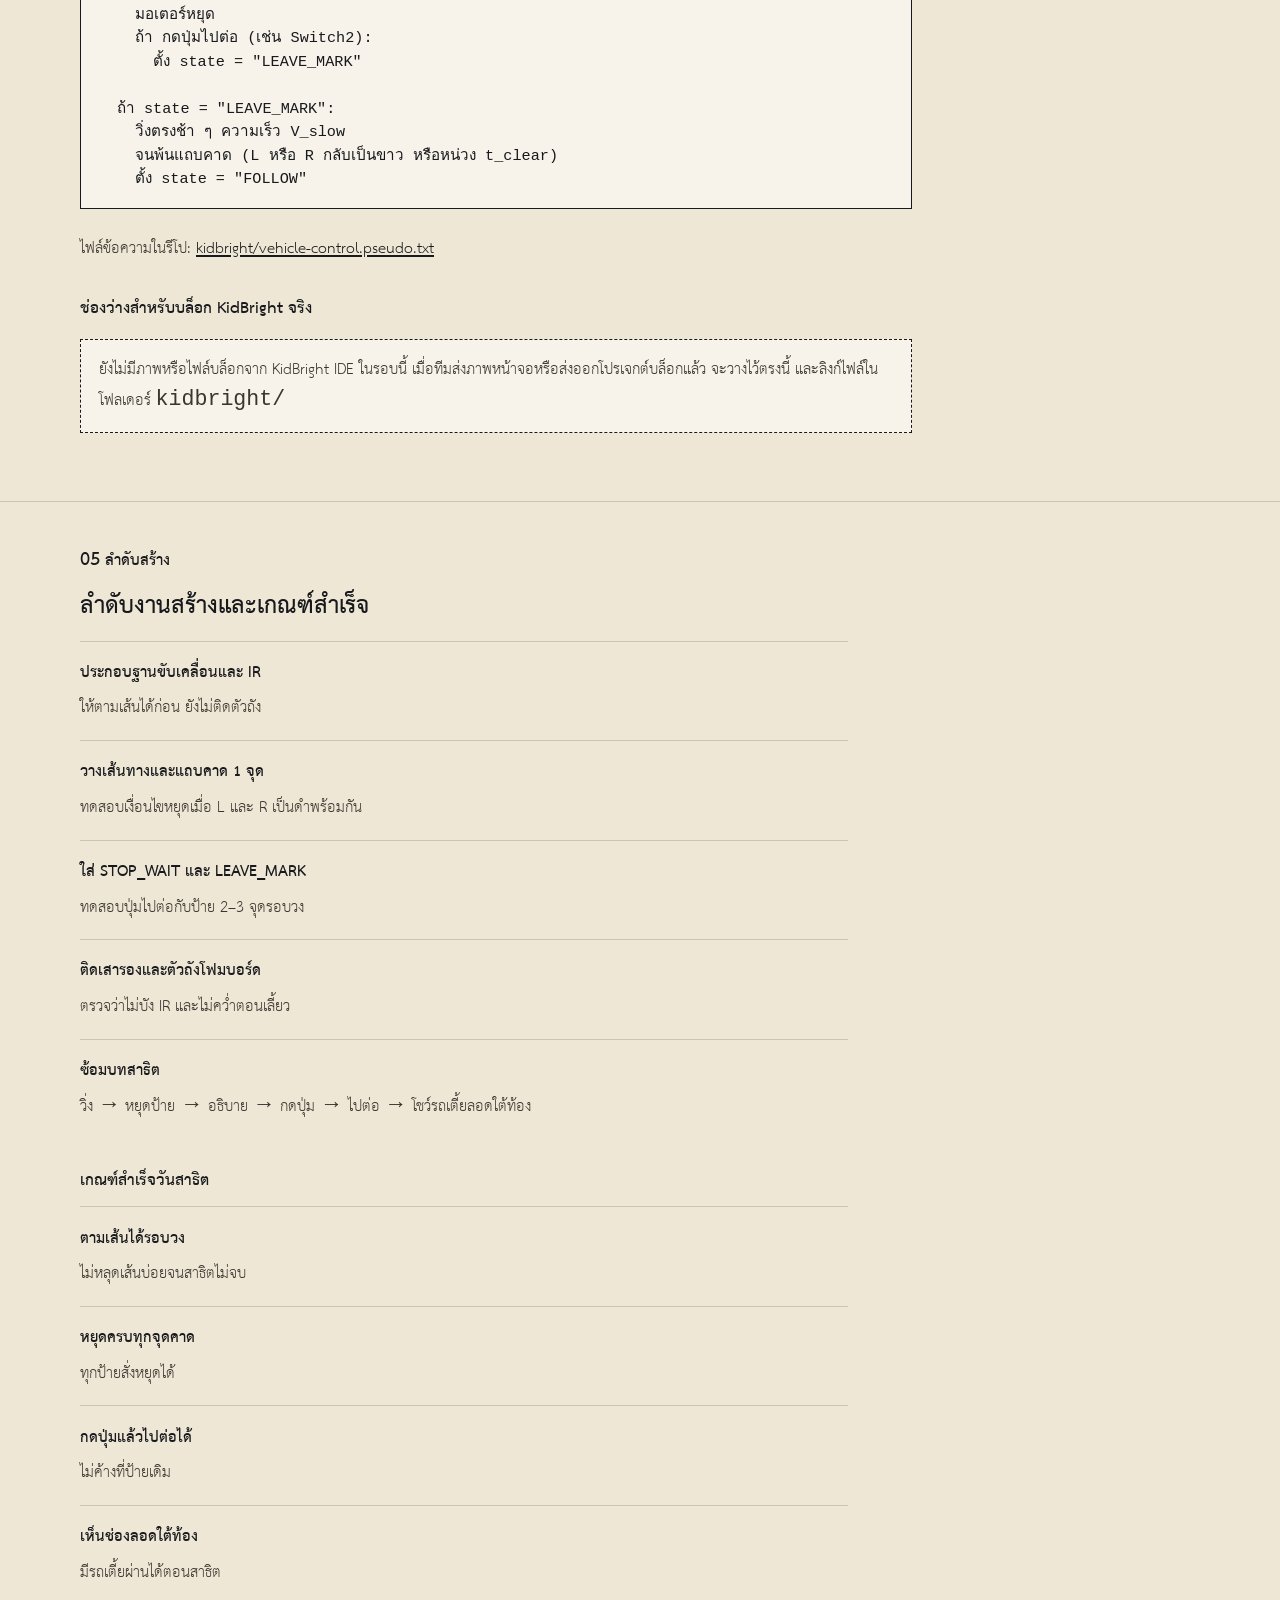
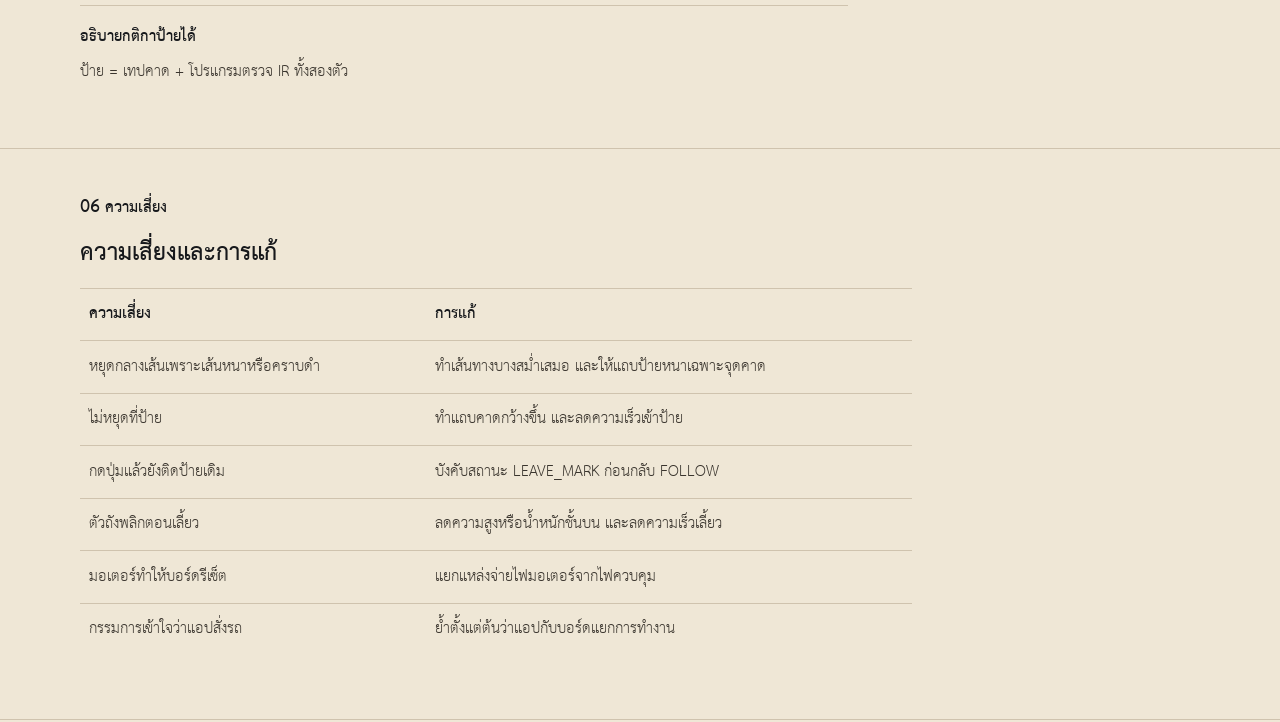
==== commit 9d6bd31b: "ปรับภาพรถไฮบัสให้ช่องลอดไม่มีคานขวางและมีชานชาลายกสูง Co-authored-by: yulila-fsci <yulila-fsci@users" ====
--- a/hibus-demo.html
+++ b/hibus-demo.html
@@ -6,7 +6,7 @@
     <title>HiBus Demo · รถต้นแบบ KidBright</title>
     <link rel="icon" href="favicon.svg" type="image/svg+xml">
     <meta http-equiv="Cache-Control" content="no-store, no-cache, must-revalidate">
-    <link rel="stylesheet" href="hibus-demo.css?v=20261118b">
+    <link rel="stylesheet" href="hibus-demo.css?v=20261118c">
   </head>
   <body class="vehicle-demo">
     <a class="skip" href="#main">ข้ามไปเนื้อหา</a>
@@ -43,10 +43,10 @@
         <div class="wrap">
           <p class="folio"><span>00</span> ภาพรถต้นแบบ</p>
           <h2>แนวคิดรถไฮบัสยกสูงสำหรับวันสาธิต</h2>
-          <p class="lede">ภาพแนวคิดที่ออกแบบให้เห็นชั้นฐานตามเส้น ช่องลอดใต้ท้อง ตัวถังโฟมบอร์ด และบอร์ดควบคุมบนหลังคา พร้อมเส้นทางเทปดำและแถบคาดป้าย</p>
+          <p class="lede">ภาพแนวคิดรถคร่อมถนน ขาซ้าย–ขวาแยกอิสระไม่มีคานขวางระหว่างล้อ ช่องลอดโล่งให้รถเล็กผ่านได้ และชานชาลาสถานียกสูงเสมอระดับประตู</p>
           <figure class="hero-figure">
-            <img src="images/vehicle/hibus-prototype-hero.jpg" alt="ภาพแนวคิดรถต้นแบบไฮบัสยกสูงบนเส้นทางเทปดำ มีรถเตี้ยข้างลำตัวและบอร์ดควบคุมบนหลังคา" width="1280" height="720" loading="eager">
-            <figcaption>ภาพแนวคิดรถต้นแบบ STEM-HiBus · สาย H2 · ช่องลอดใต้ท้องชัดเจน</figcaption>
+            <img src="images/vehicle/hibus-prototype-hero.jpg?v=20261118c" alt="ภาพแนวคิดรถไฮบัสยกสูงคร่อมถนน ขาซ้ายขวาแยกอิสระ มีรถเล็กวิ่งใต้ท้อง และชานชาลาสถานียกสูงเสมอประตู" width="1280" height="720" loading="eager">
+            <figcaption>ภาพแนวคิด STEM-HiBus · สาย H2 · ช่องลอดไม่มีคานขวาง · ชานชาลาเสมอระดับประตู</figcaption>
           </figure>
           <div class="media-grid two">
             <figure class="media-card">
@@ -128,8 +128,8 @@
               <span>ทำตัวถัง หลังคา และผนังข้างรูปทรงรถโดยสาร สีแนะนำโทนเขียวน้ำทะเล/ทราย ไม่ให้ศูนย์ถ่วงสูงเกิน</span>
             </li>
             <li>
-              <strong>เสารอง 4 ต้น</strong>
-              <span>ยกชั้นบนให้เกิดช่องลอดใต้ท้อง เผื่อความสูงรถของเล่นที่ใช้สาธิต</span>
+              <strong>ขาซ้าย–ขวาแยกอิสระ (ไม่มีคานขวางระหว่างล้อ)</strong>
+              <span>ยกระดับตัวถังด้วยโครงขาคู่ข้างถนน เว้นช่องกลางโล่งให้รถเล็กผ่านได้ และทำชานชาลาสถานีให้สูงเสมอระดับประตู</span>
             </li>
             <li>
               <strong>กาวร้อน สกรูสั้น หรือเทปสองหน้า</strong>
@@ -195,8 +195,8 @@
               <span>รถหยุดที่ป้ายจนกว่าจะกดปุ่มบน KidBright จึงไปต่อ ทำให้พิธีกรอธิบายได้ทัน</span>
             </li>
             <li>
-              <strong>ตัวถังยกสูงแยกจากอัลกอริทึมป้าย</strong>
-              <span>ช่องลอดเป็นงานโครงสร้าง โปรแกรมควบคุมยังทำงานบนชั้นล่างเหมือนรถตามเส้นทั่วไป</span>
+              <strong>ตัวถังยกสูงแบบคร่อมถนน ไม่มีคานขวาง</strong>
+              <span>ขาซ้าย–ขวาแยกอิสระให้รถเล็กวิ่งใต้ท้องได้ และชานชาลาสถานียกสูงเสมอระดับประตู ส่วนโปรแกรมตามเส้น/หยุดป้ายยังแยกจากรูปทรงตัวถัง</span>
             </li>
             <li>
               <strong>รถกับแอปแยกกัน</strong>
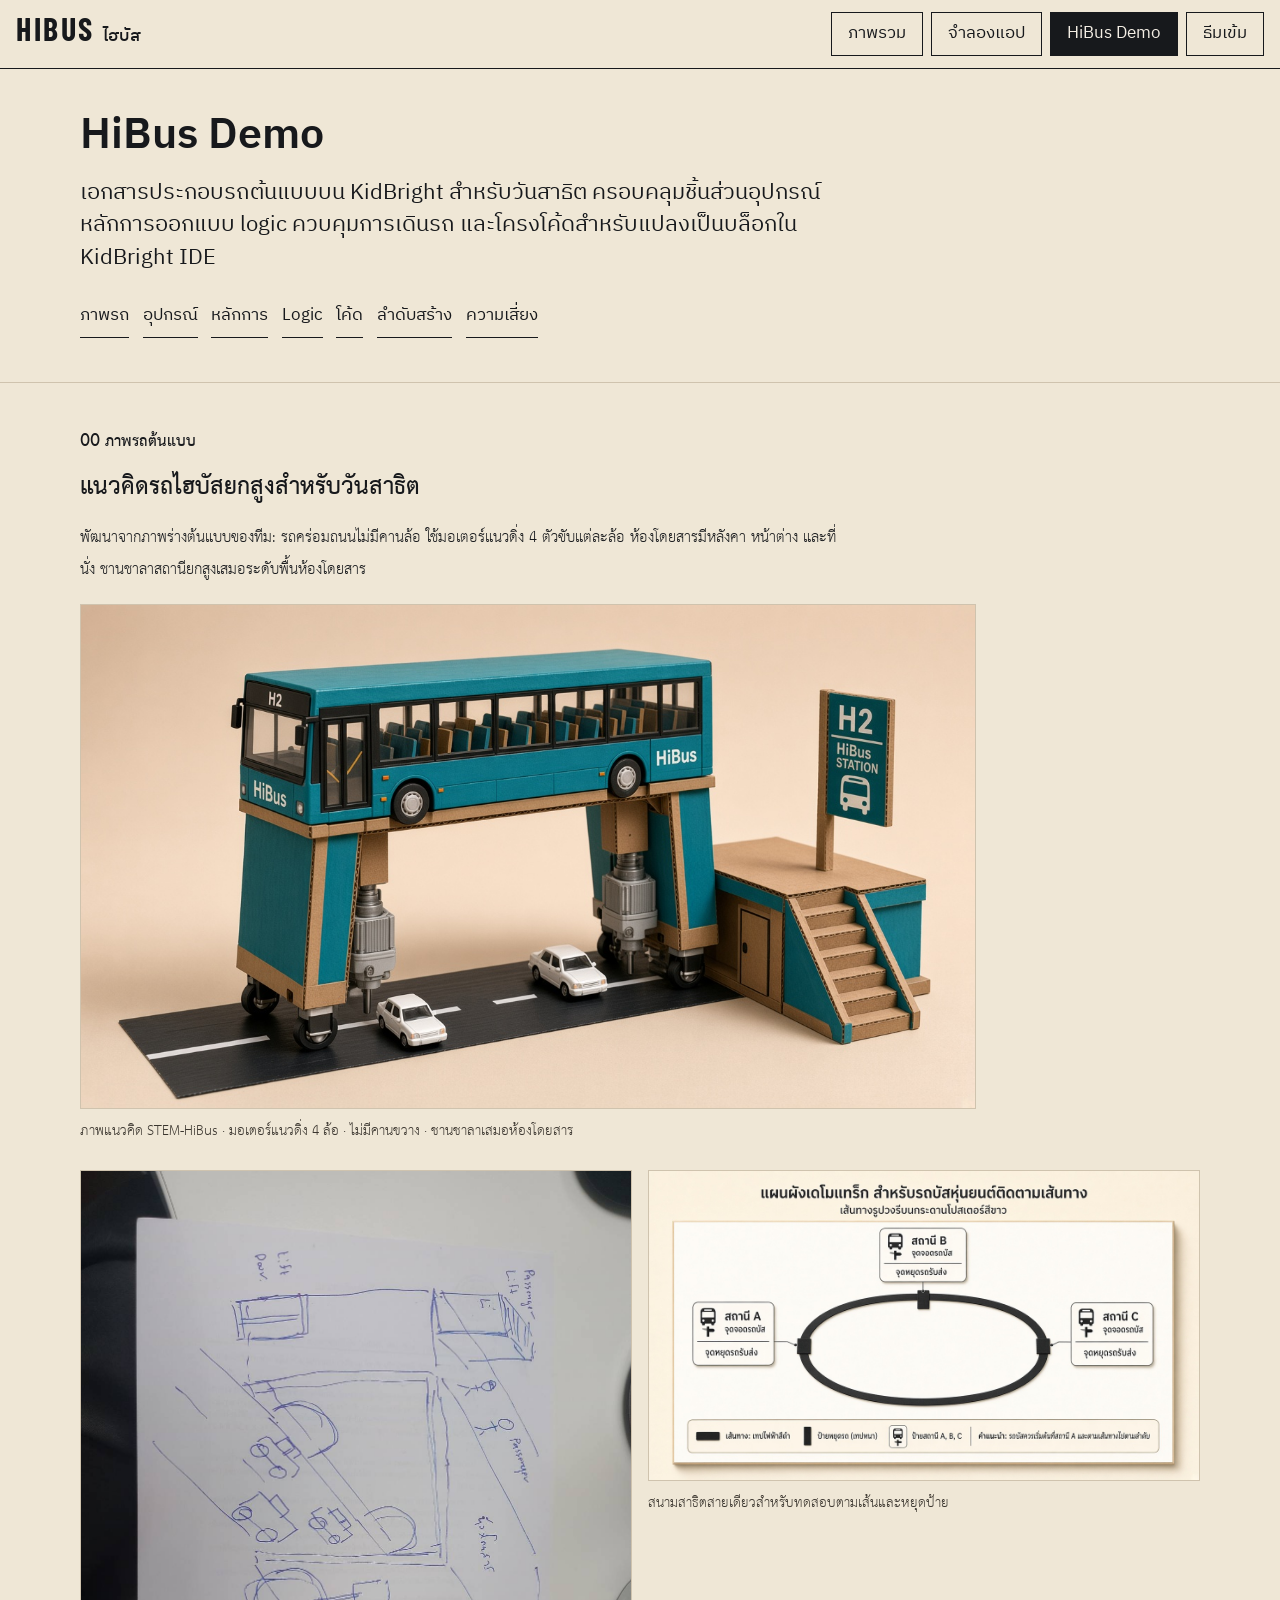
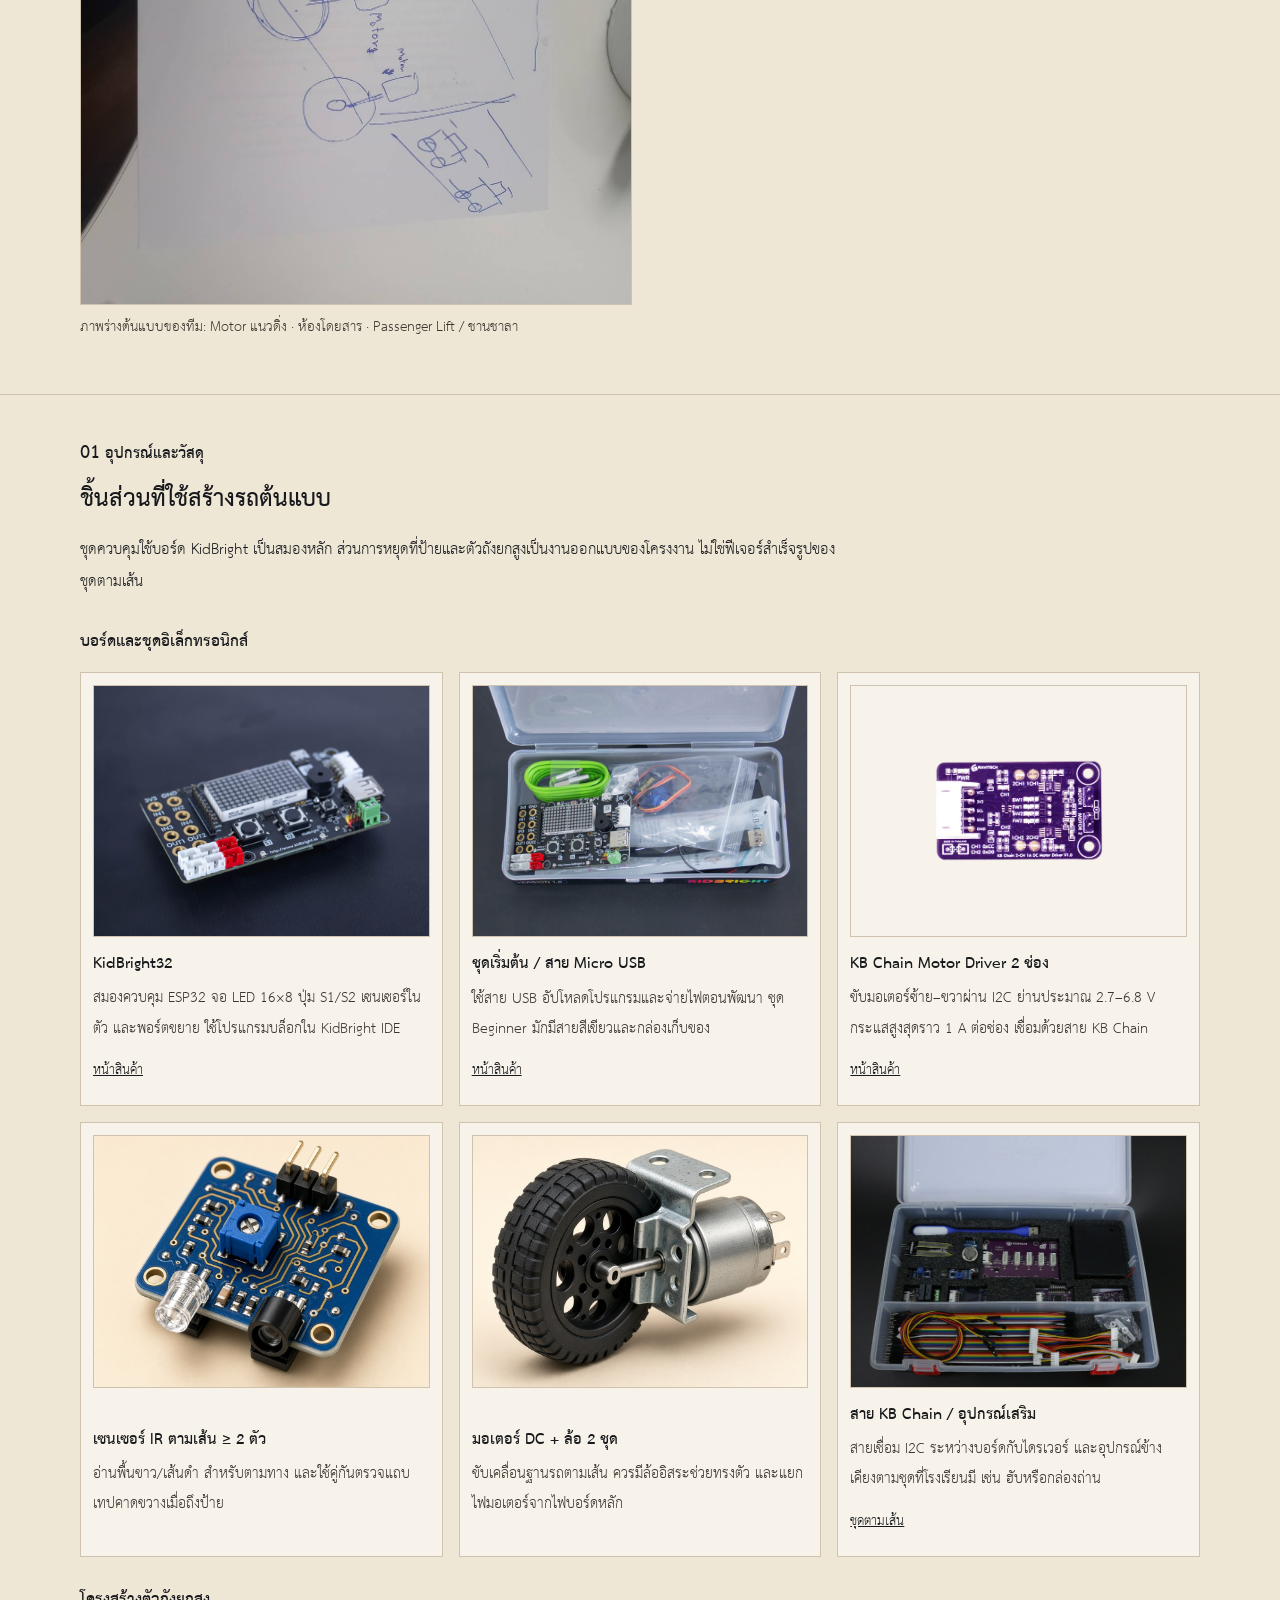
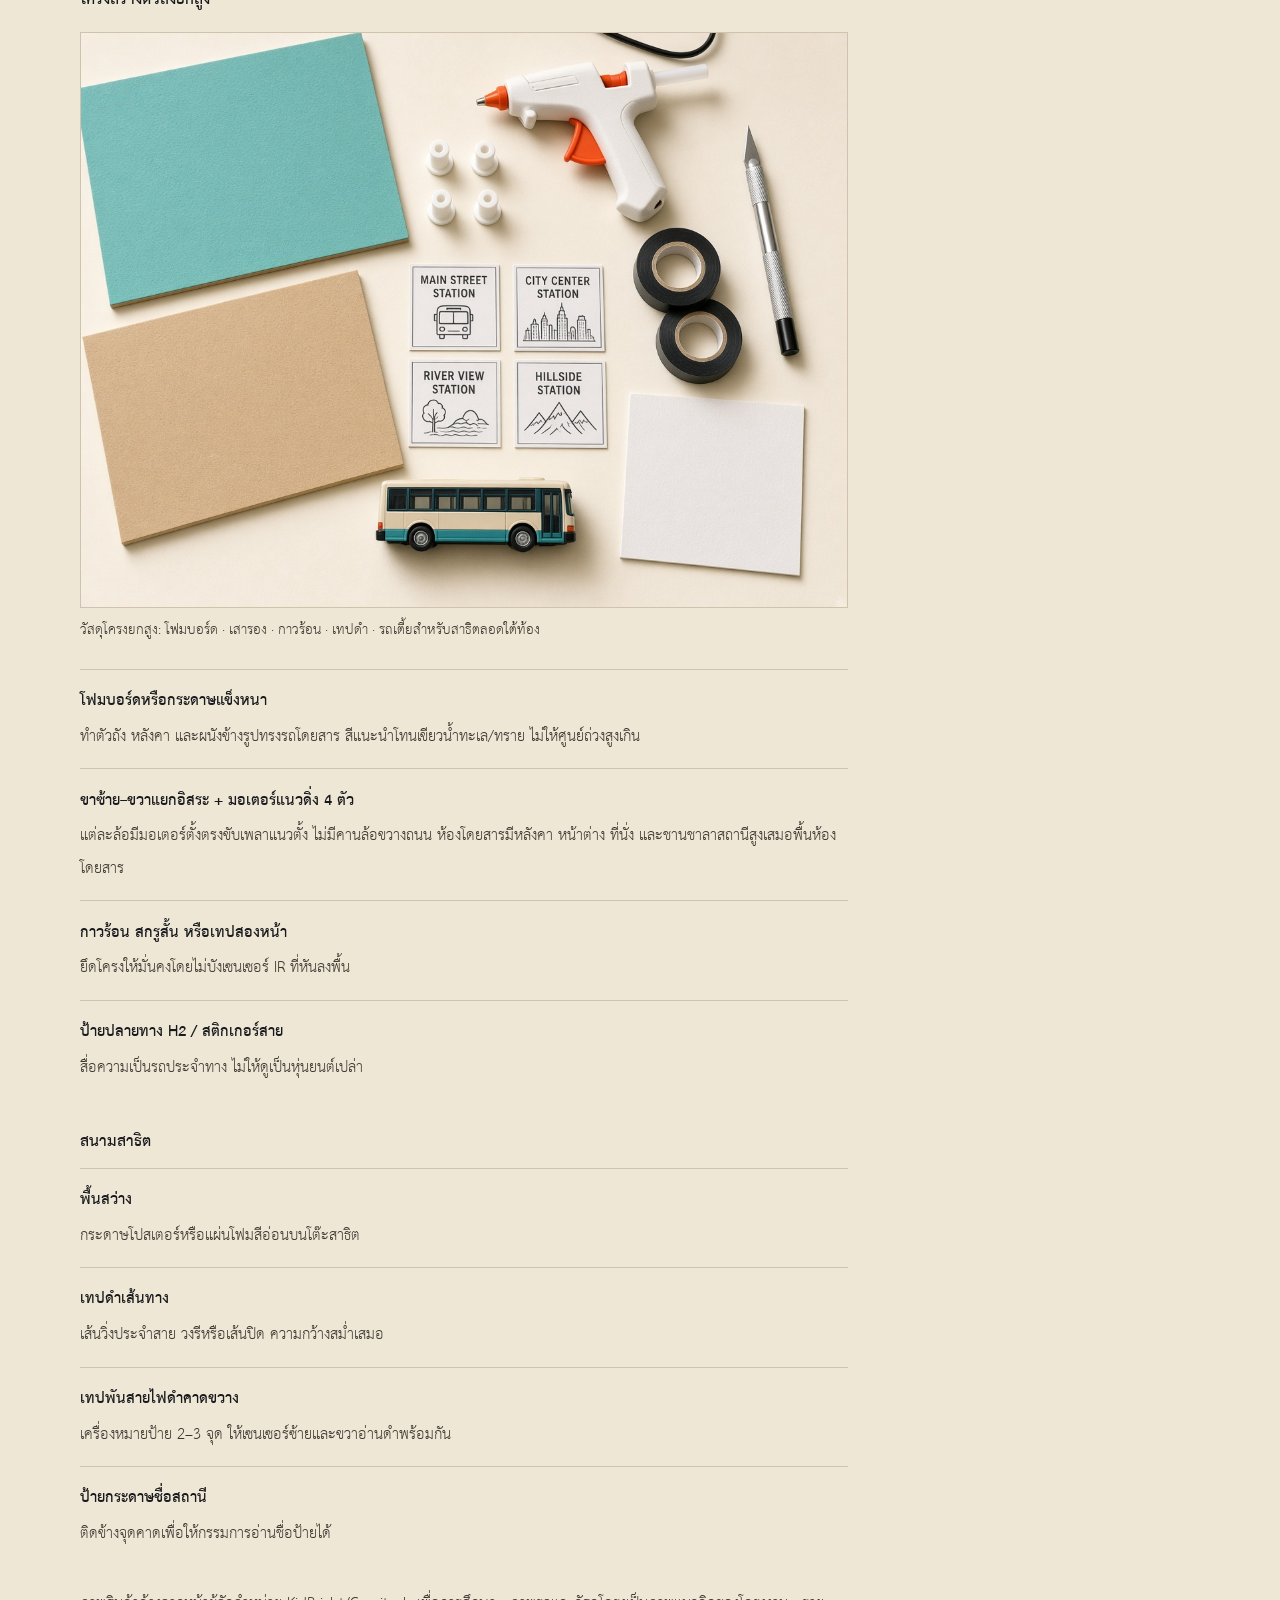
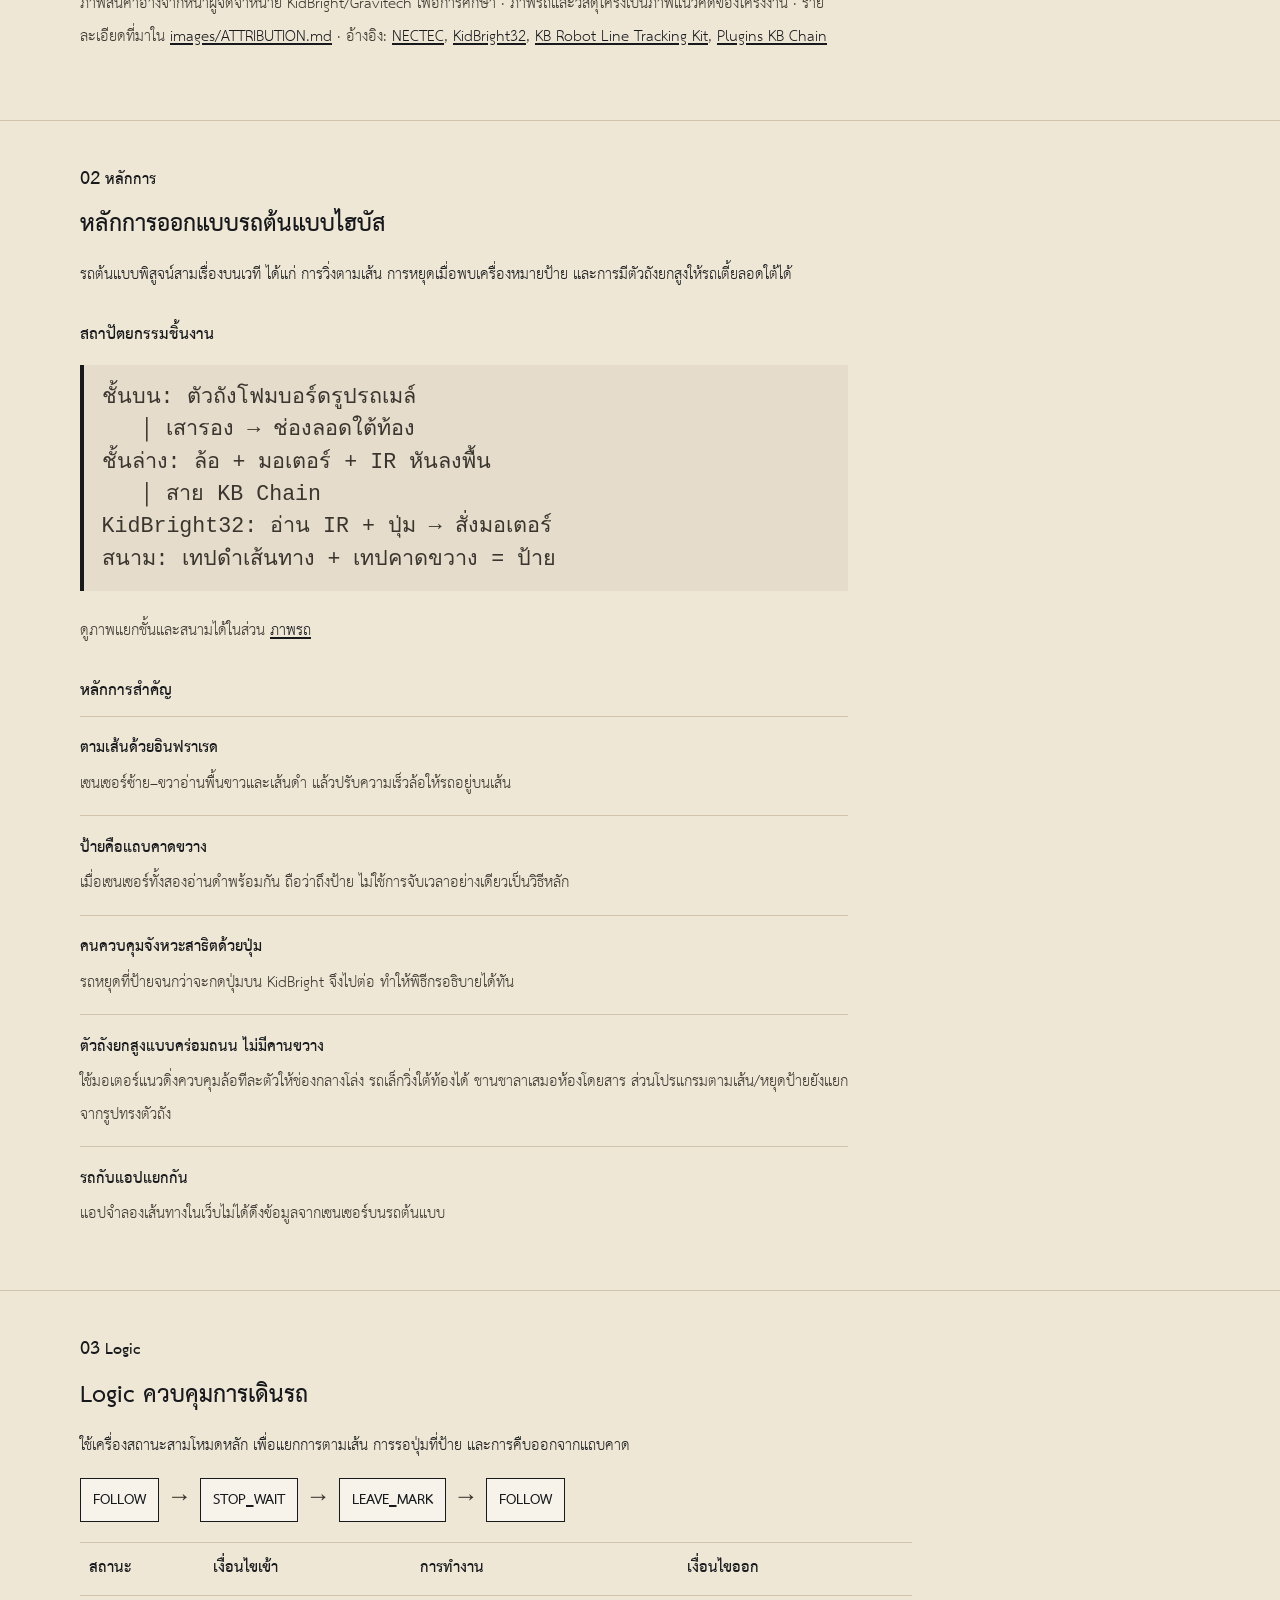
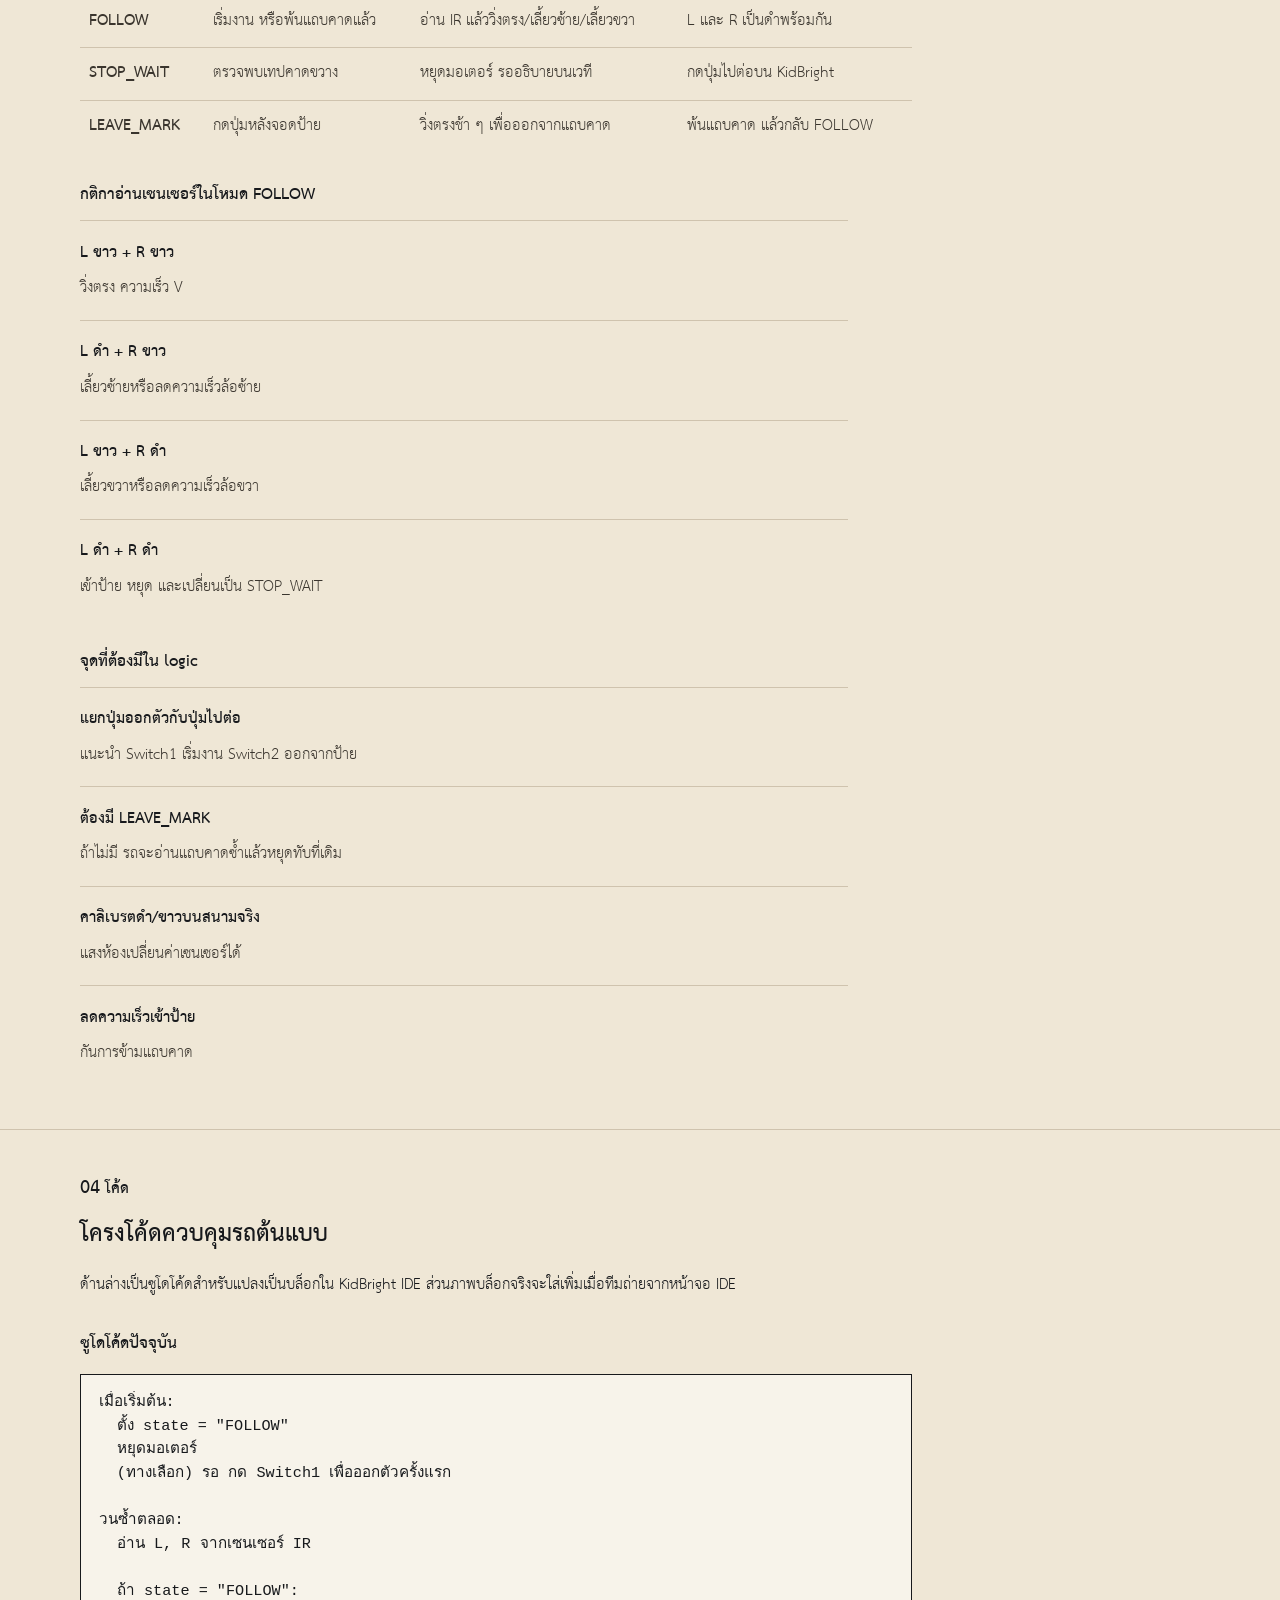
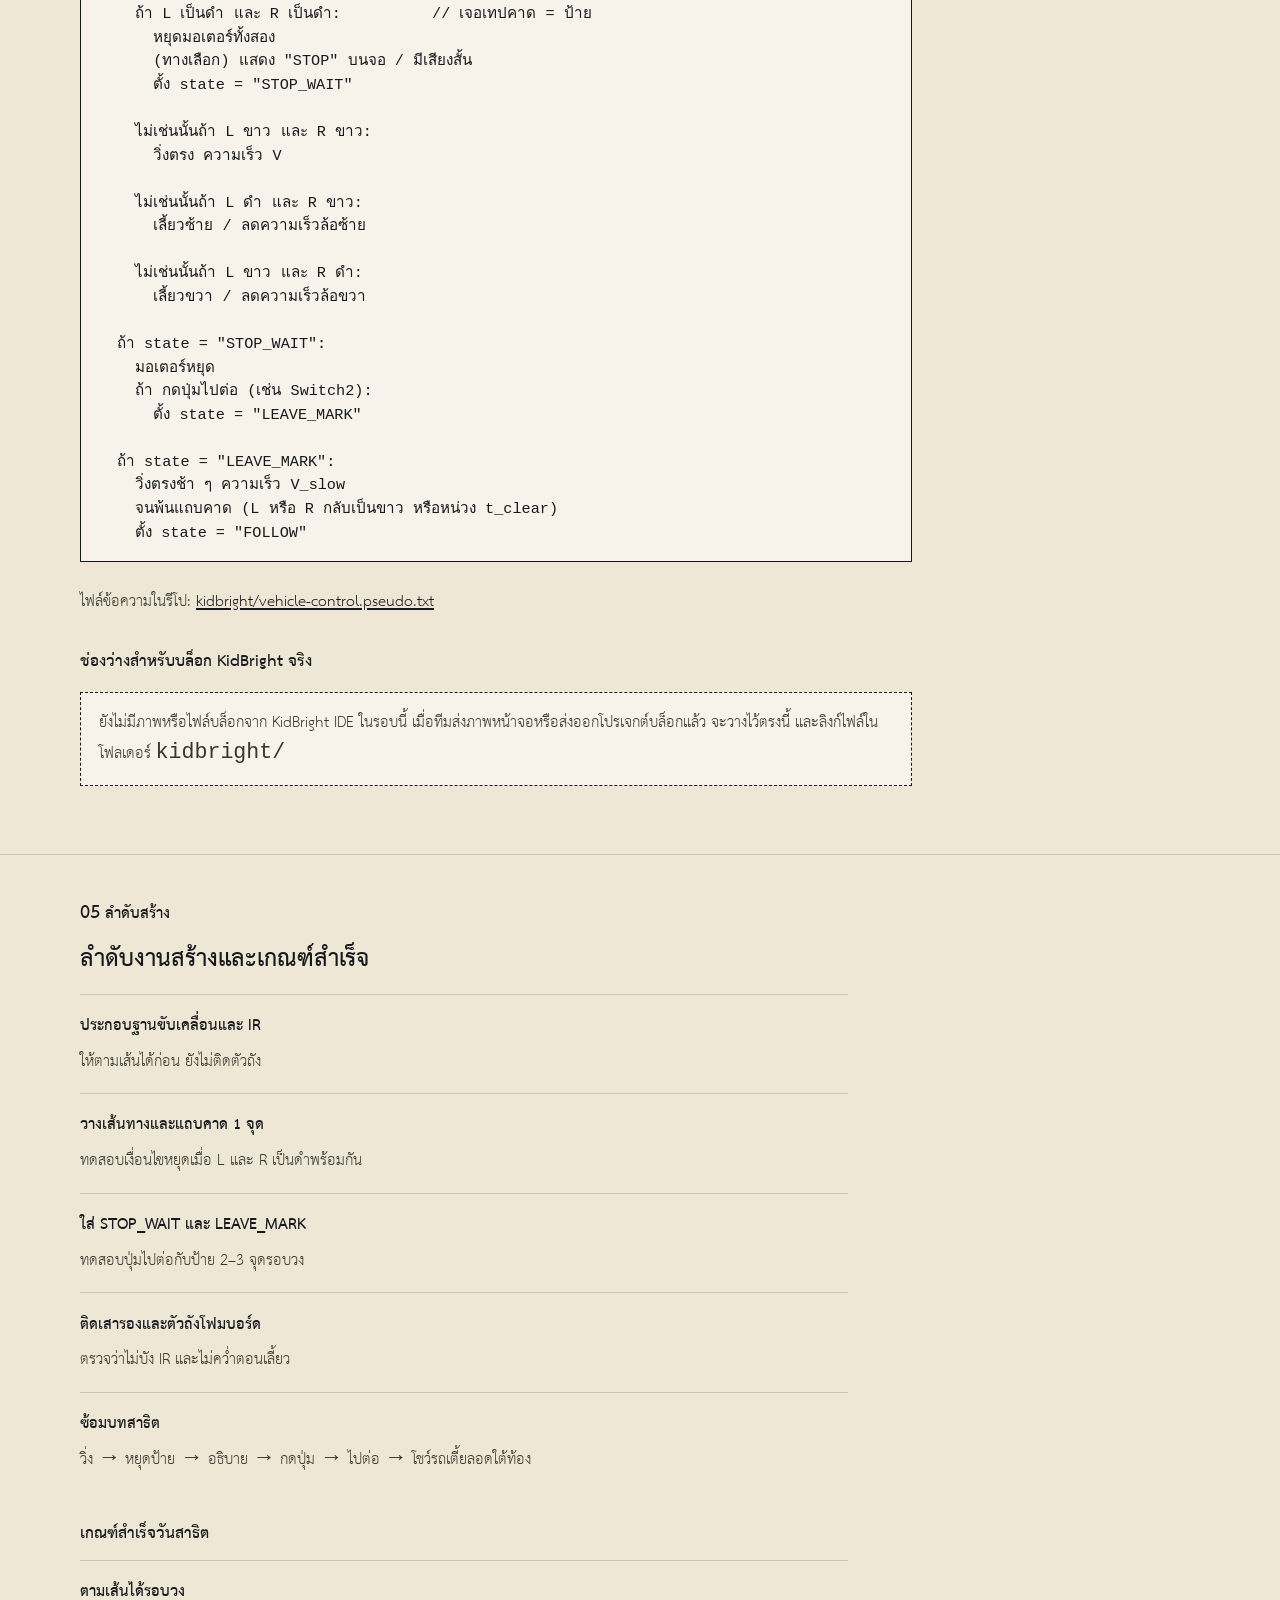
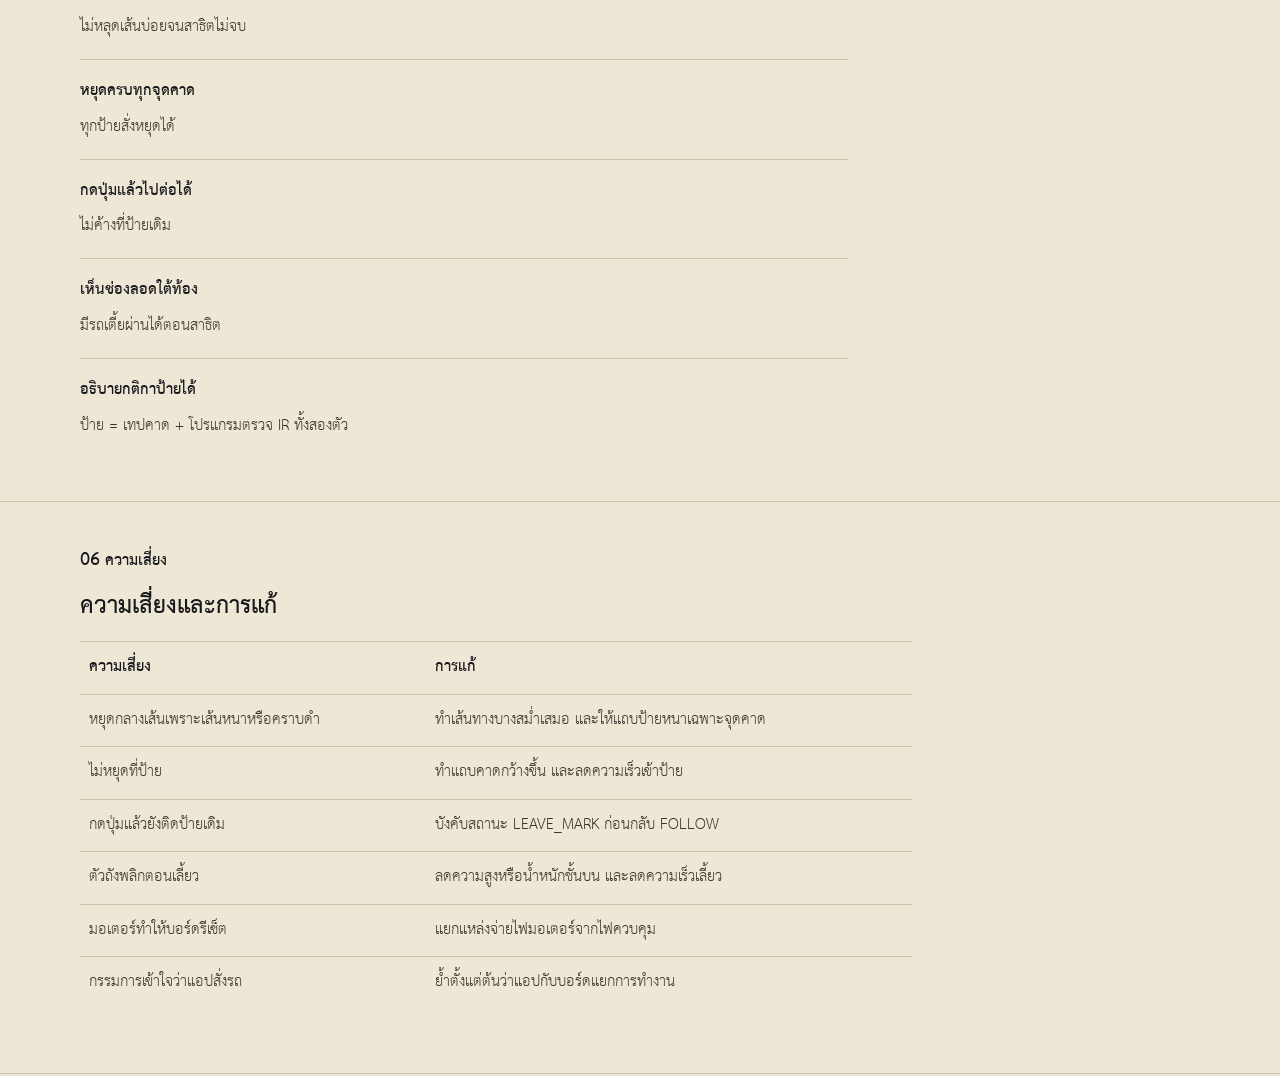
==== commit 88ba7f7b: "อัปเดตภาพรถไฮบัสตามร่างทีม มอเตอร์แนวดิ่งและห้องโดยสารครบ Co-authored-by: yulila-fsci <yulila-fsci@u" ====
--- a/hibus-demo.html
+++ b/hibus-demo.html
@@ -6,7 +6,7 @@
     <title>HiBus Demo · รถต้นแบบ KidBright</title>
     <link rel="icon" href="favicon.svg" type="image/svg+xml">
     <meta http-equiv="Cache-Control" content="no-store, no-cache, must-revalidate">
-    <link rel="stylesheet" href="hibus-demo.css?v=20261118c">
+    <link rel="stylesheet" href="hibus-demo.css?v=20261118d">
   </head>
   <body class="vehicle-demo">
     <a class="skip" href="#main">ข้ามไปเนื้อหา</a>
@@ -43,19 +43,19 @@
         <div class="wrap">
           <p class="folio"><span>00</span> ภาพรถต้นแบบ</p>
           <h2>แนวคิดรถไฮบัสยกสูงสำหรับวันสาธิต</h2>
-          <p class="lede">ภาพแนวคิดรถคร่อมถนน ขาซ้าย–ขวาแยกอิสระไม่มีคานขวางระหว่างล้อ ช่องลอดโล่งให้รถเล็กผ่านได้ และชานชาลาสถานียกสูงเสมอระดับประตู</p>
+          <p class="lede">พัฒนาจากภาพร่างต้นแบบของทีม: รถคร่อมถนนไม่มีคานล้อ ใช้มอเตอร์แนวดิ่ง 4 ตัวขับแต่ละล้อ ห้องโดยสารมีหลังคา หน้าต่าง และที่นั่ง ชานชาลาสถานียกสูงเสมอระดับพื้นห้องโดยสาร</p>
           <figure class="hero-figure">
-            <img src="images/vehicle/hibus-prototype-hero.jpg?v=20261118c" alt="ภาพแนวคิดรถไฮบัสยกสูงคร่อมถนน ขาซ้ายขวาแยกอิสระ มีรถเล็กวิ่งใต้ท้อง และชานชาลาสถานียกสูงเสมอประตู" width="1280" height="720" loading="eager">
-            <figcaption>ภาพแนวคิด STEM-HiBus · สาย H2 · ช่องลอดไม่มีคานขวาง · ชานชาลาเสมอระดับประตู</figcaption>
+            <img src="images/vehicle/hibus-prototype-hero.jpg?v=20261118d" alt="ภาพแนวคิดรถไฮบัสคร่อมถนน มีมอเตอร์แนวดิ่งสี่ตัว ห้องโดยสารครบ รถเล็กวิ่งใต้ท้อง และชานชาลายกสูงเสมอประตู" width="1280" height="720" loading="eager">
+            <figcaption>ภาพแนวคิด STEM-HiBus · มอเตอร์แนวดิ่ง 4 ล้อ · ไม่มีคานขวาง · ชานชาลาเสมอห้องโดยสาร</figcaption>
           </figure>
           <div class="media-grid two">
             <figure class="media-card">
-              <img src="images/vehicle/hibus-exploded-layers.jpg" alt="ภาพแยกชั้นโครงสร้างรถ ตัวถัง บอร์ด เสารอง และฐานตามเส้น" width="1152" height="864" loading="lazy">
-              <figcaption>แยกชั้นโครงสร้าง: ตัวถัง · บอร์ด · เสารอง/ช่องลอด · ฐานขับเคลื่อน+IR</figcaption>
+              <img src="images/vehicle/hibus-sketch-reference.jpg" alt="ภาพร่างต้นแบบที่ทีมวาด แสดงมอเตอร์แนวดิ่ง ห้องโดยสาร และชานชาลา" width="1280" height="960" loading="lazy">
+              <figcaption>ภาพร่างต้นแบบของทีม: Motor แนวดิ่ง · ห้องโดยสาร · Passenger Lift / ชานชาลา</figcaption>
             </figure>
             <figure class="media-card">
               <img src="images/vehicle/hibus-track-stop.jpg" alt="แผนภาพสนามวงรีเทปดำมีจุดป้ายคาดขวางสามจุด" width="1280" height="720" loading="lazy">
-              <figcaption>สนามสาธิตสายเดียว วงรี พร้อมป้ายเทปคาดขวาง 2–3 จุด</figcaption>
+              <figcaption>สนามสาธิตสายเดียวสำหรับทดสอบตามเส้นและหยุดป้าย</figcaption>
             </figure>
           </div>
         </div>
@@ -128,8 +128,8 @@
               <span>ทำตัวถัง หลังคา และผนังข้างรูปทรงรถโดยสาร สีแนะนำโทนเขียวน้ำทะเล/ทราย ไม่ให้ศูนย์ถ่วงสูงเกิน</span>
             </li>
             <li>
-              <strong>ขาซ้าย–ขวาแยกอิสระ (ไม่มีคานขวางระหว่างล้อ)</strong>
-              <span>ยกระดับตัวถังด้วยโครงขาคู่ข้างถนน เว้นช่องกลางโล่งให้รถเล็กผ่านได้ และทำชานชาลาสถานีให้สูงเสมอระดับประตู</span>
+              <strong>ขาซ้าย–ขวาแยกอิสระ + มอเตอร์แนวดิ่ง 4 ตัว</strong>
+              <span>แต่ละล้อมีมอเตอร์ตั้งตรงขับเพลาแนวตั้ง ไม่มีคานล้อขวางถนน ห้องโดยสารมีหลังคา หน้าต่าง ที่นั่ง และชานชาลาสถานีสูงเสมอพื้นห้องโดยสาร</span>
             </li>
             <li>
               <strong>กาวร้อน สกรูสั้น หรือเทปสองหน้า</strong>
@@ -196,7 +196,7 @@
             </li>
             <li>
               <strong>ตัวถังยกสูงแบบคร่อมถนน ไม่มีคานขวาง</strong>
-              <span>ขาซ้าย–ขวาแยกอิสระให้รถเล็กวิ่งใต้ท้องได้ และชานชาลาสถานียกสูงเสมอระดับประตู ส่วนโปรแกรมตามเส้น/หยุดป้ายยังแยกจากรูปทรงตัวถัง</span>
+              <span>ใช้มอเตอร์แนวดิ่งควบคุมล้อทีละตัวให้ช่องกลางโล่ง รถเล็กวิ่งใต้ท้องได้ ชานชาลาเสมอห้องโดยสาร ส่วนโปรแกรมตามเส้น/หยุดป้ายยังแยกจากรูปทรงตัวถัง</span>
             </li>
             <li>
               <strong>รถกับแอปแยกกัน</strong>
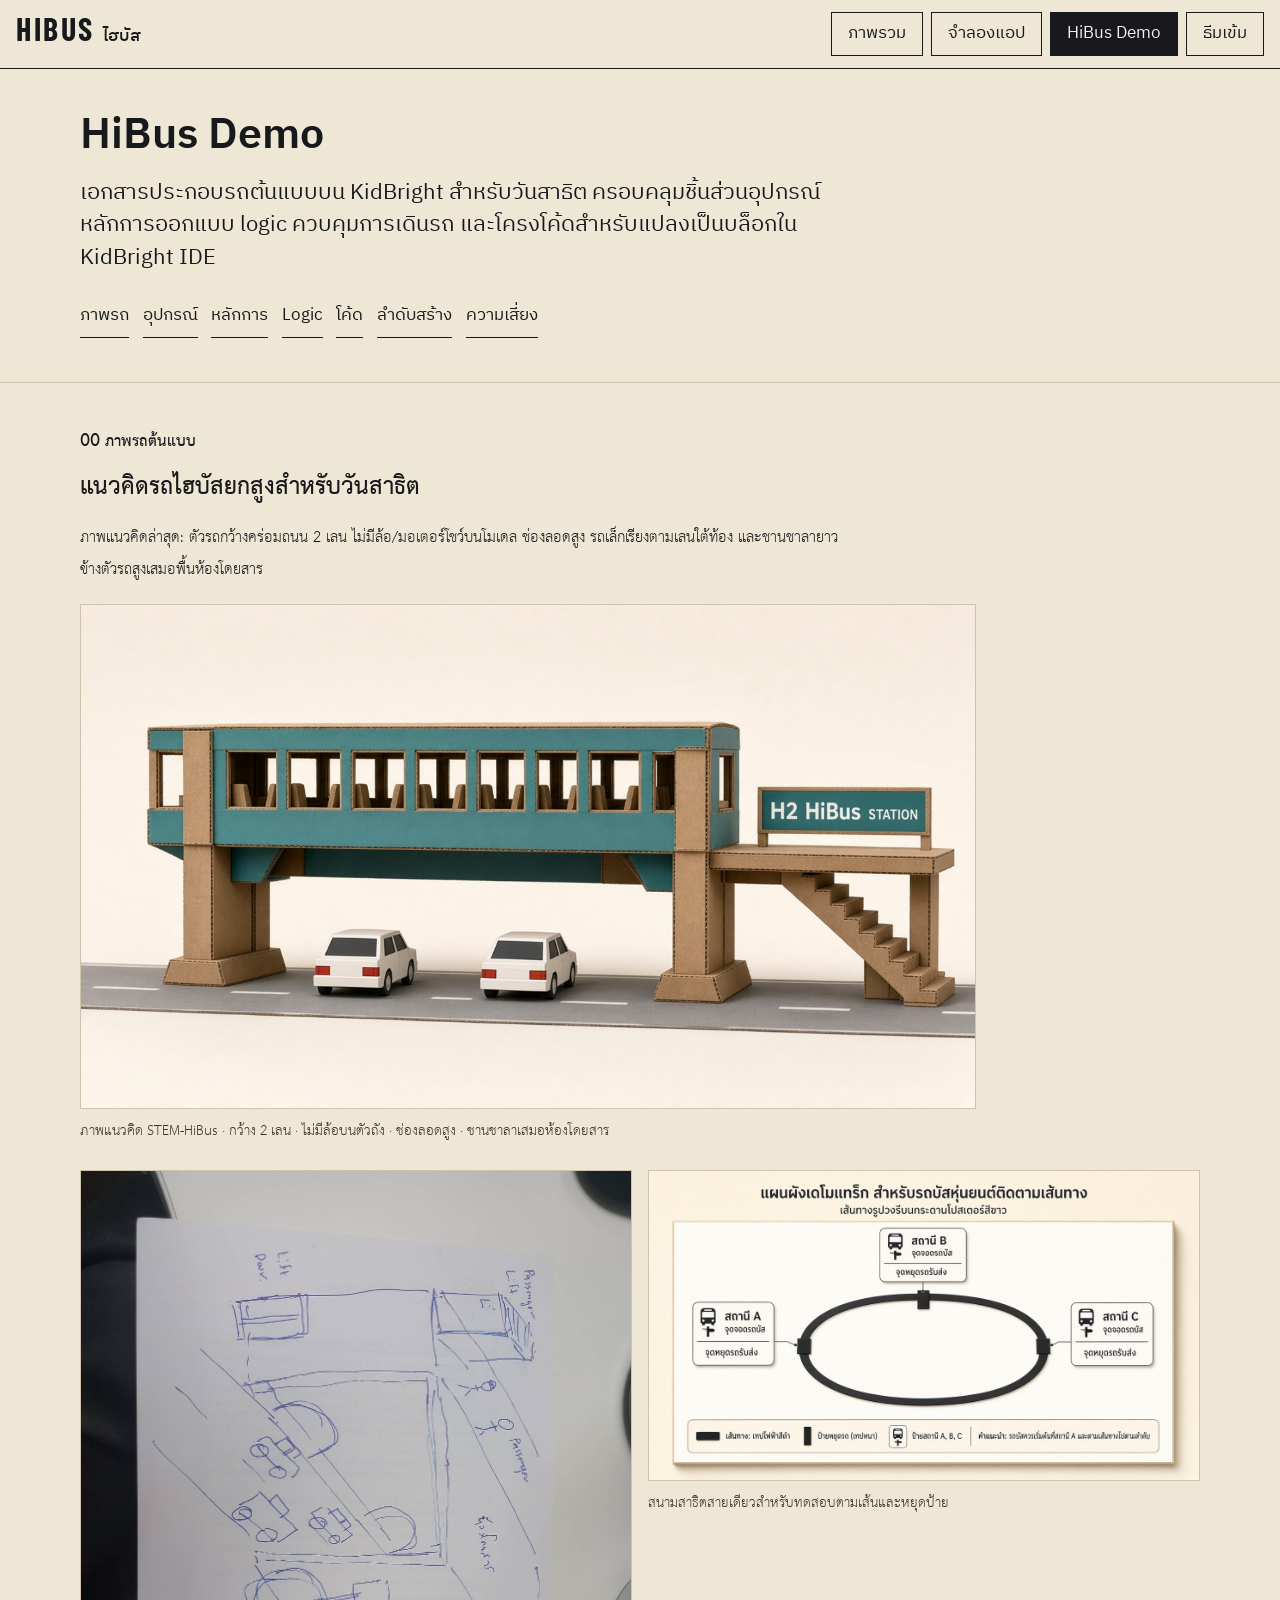
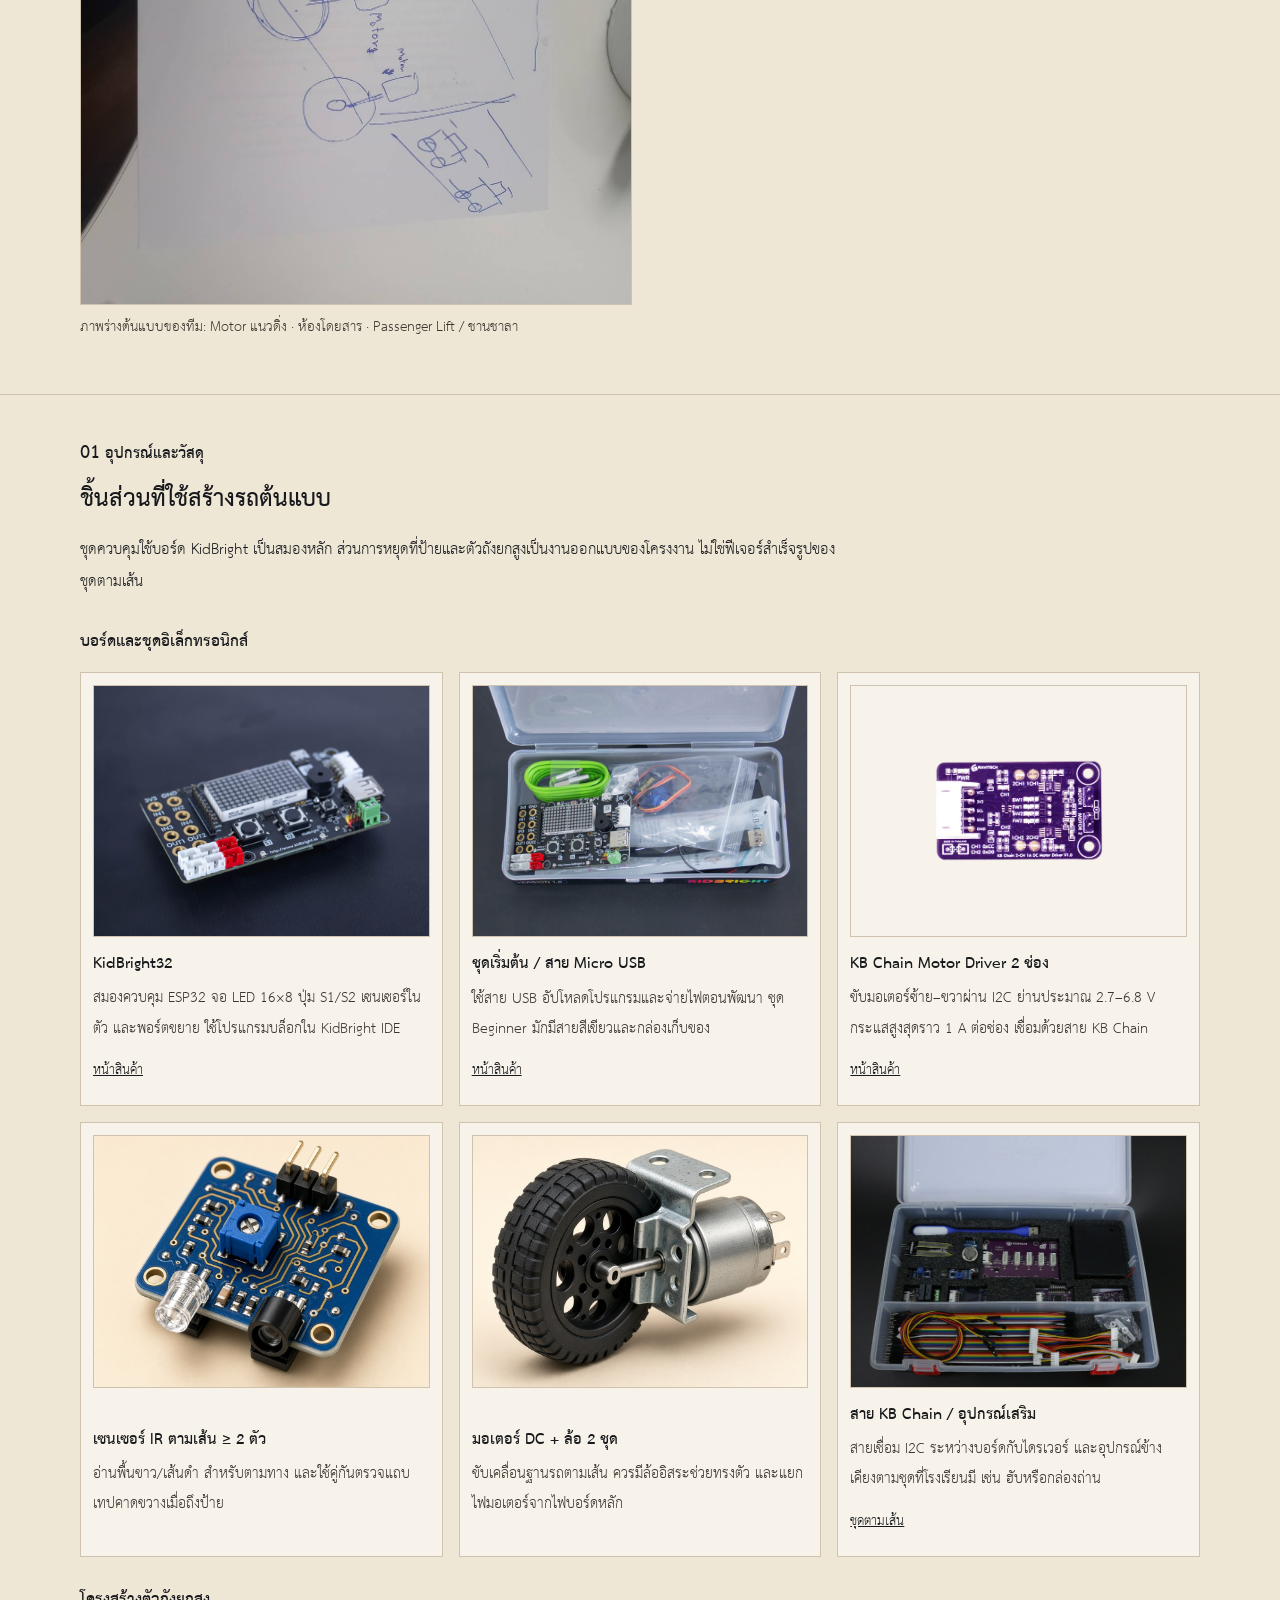
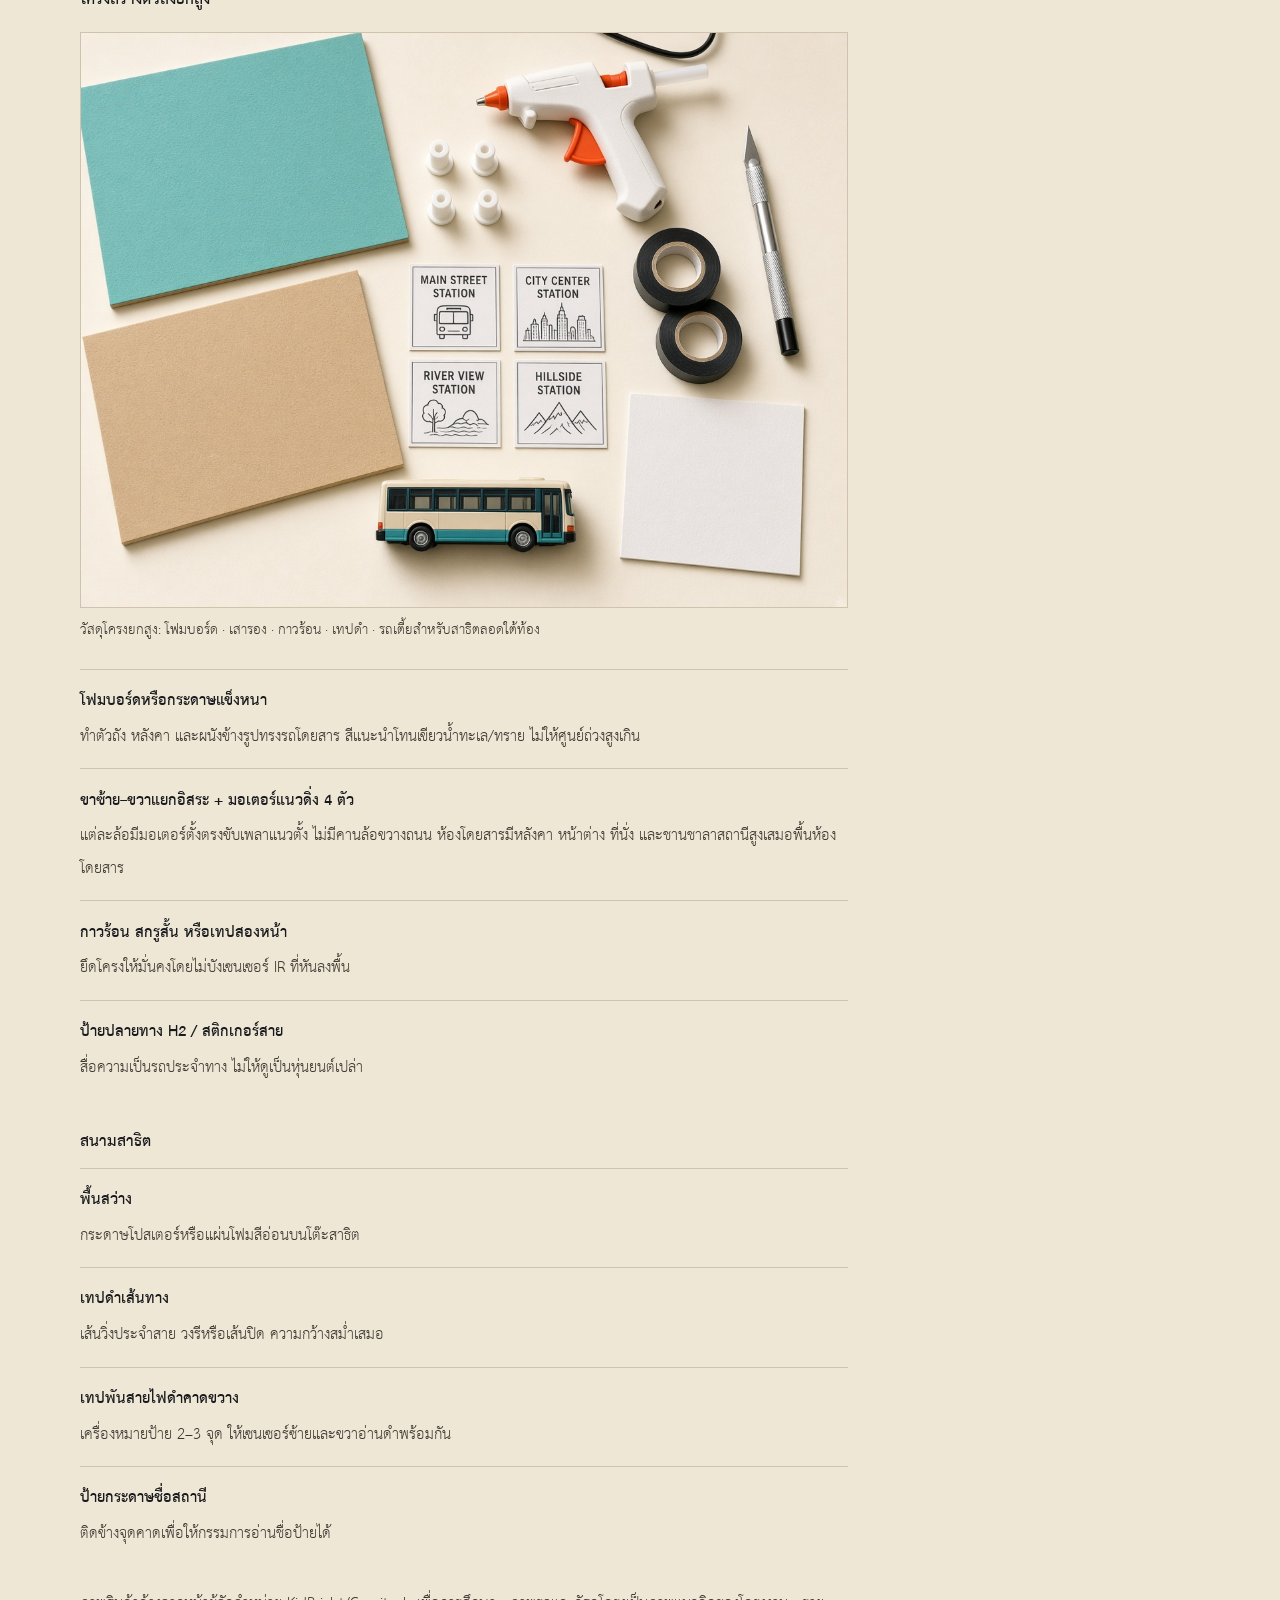
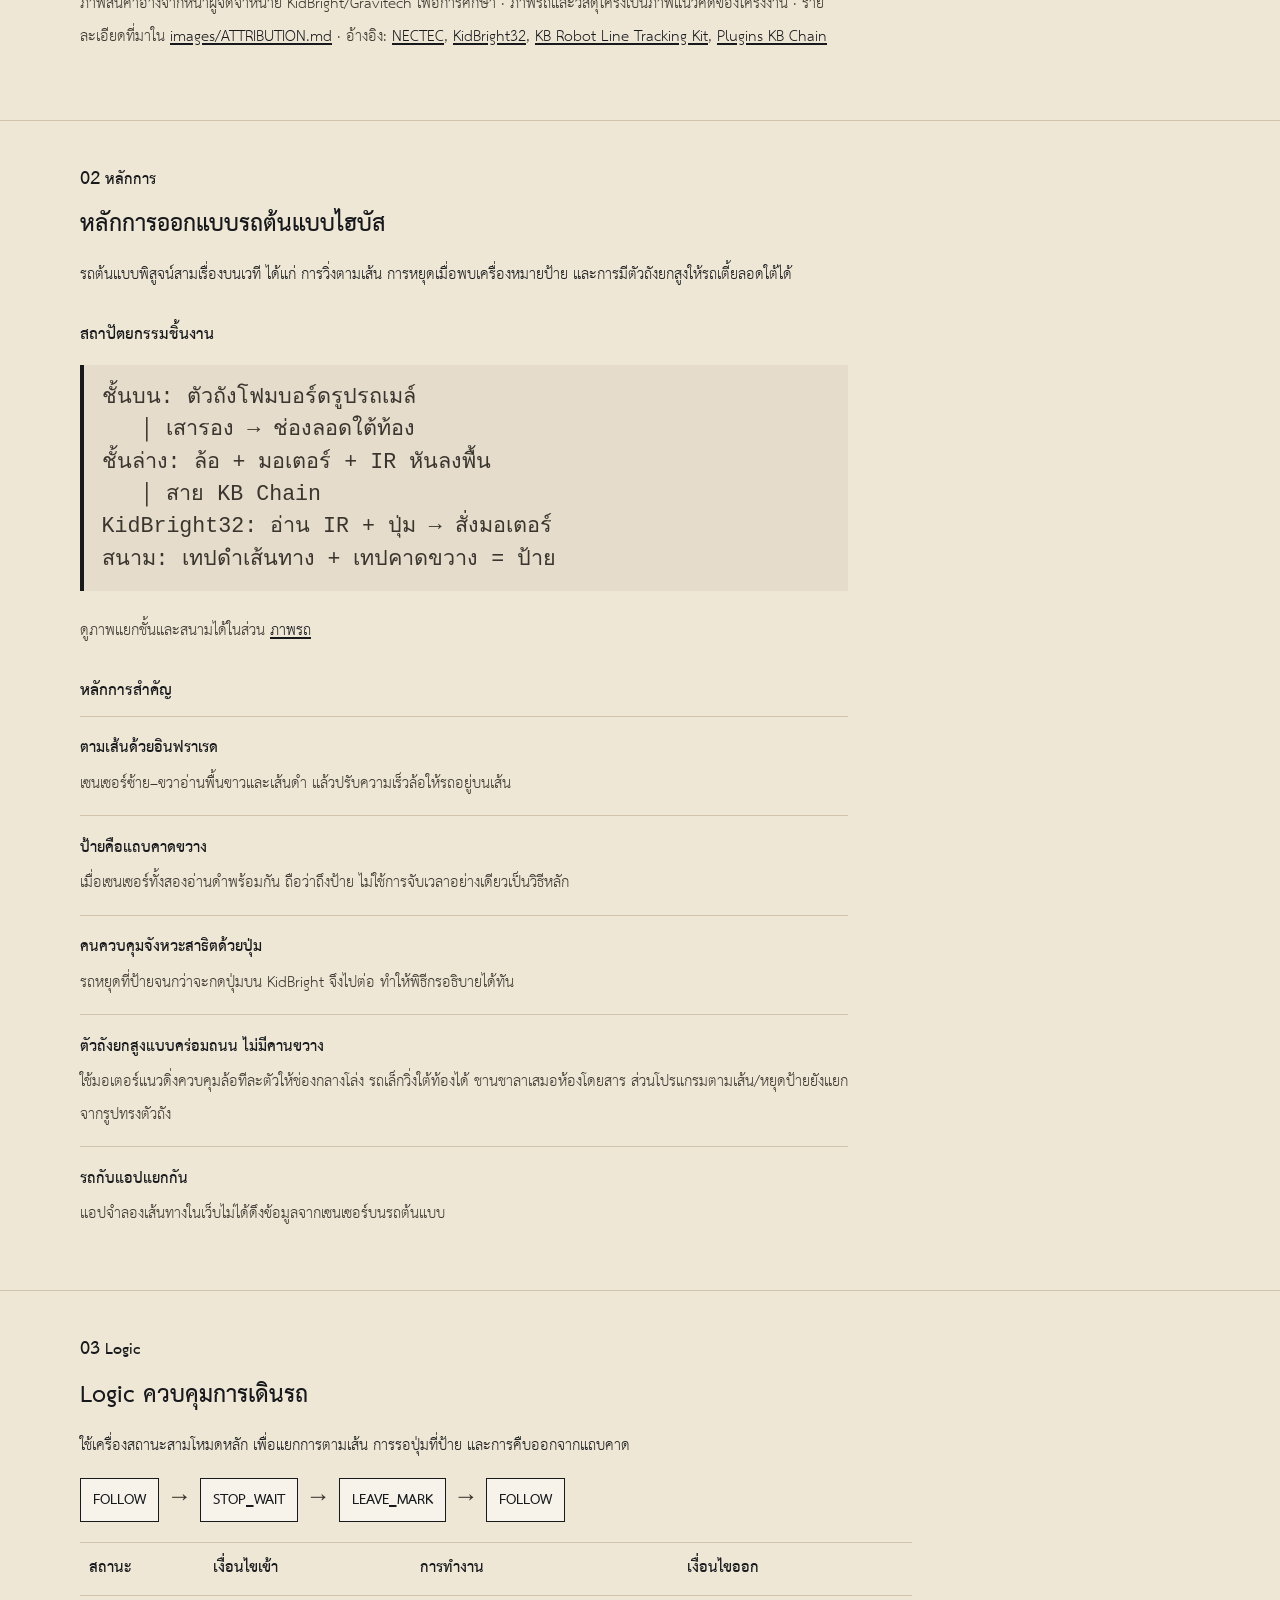
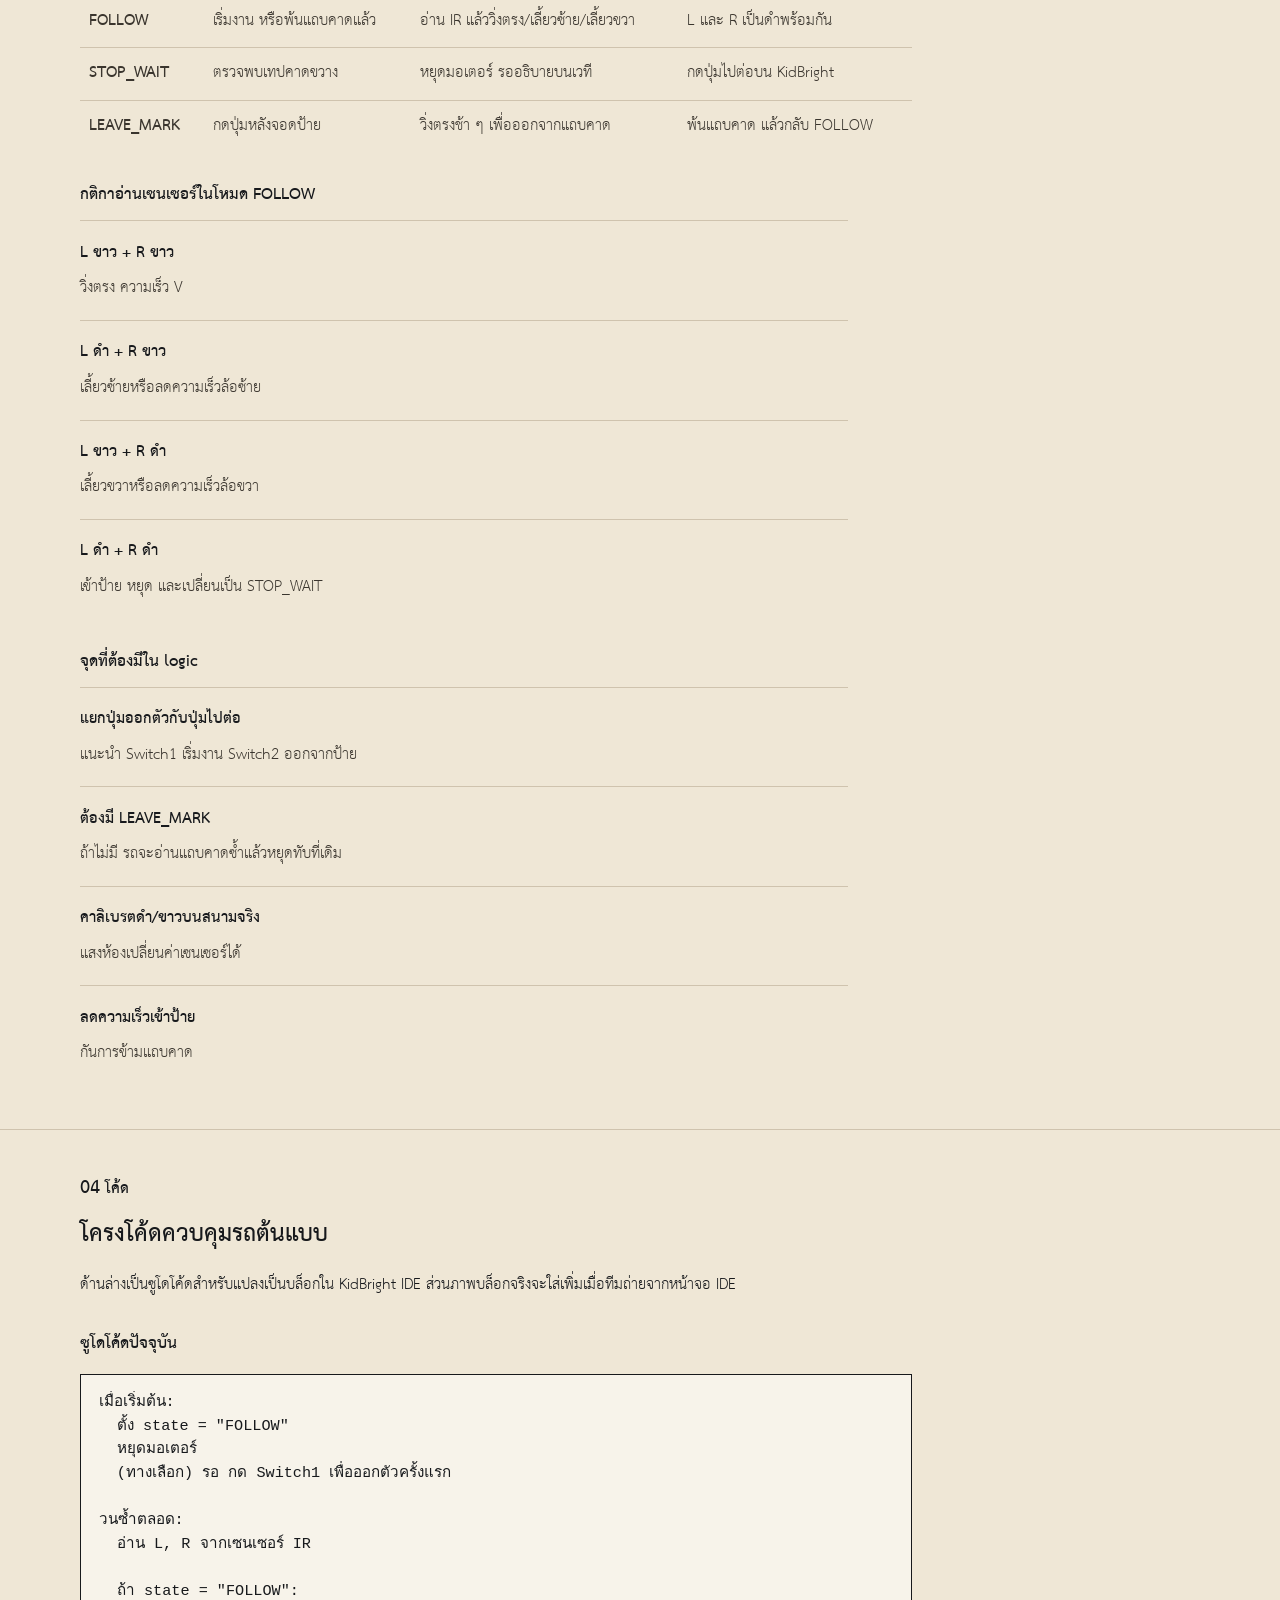
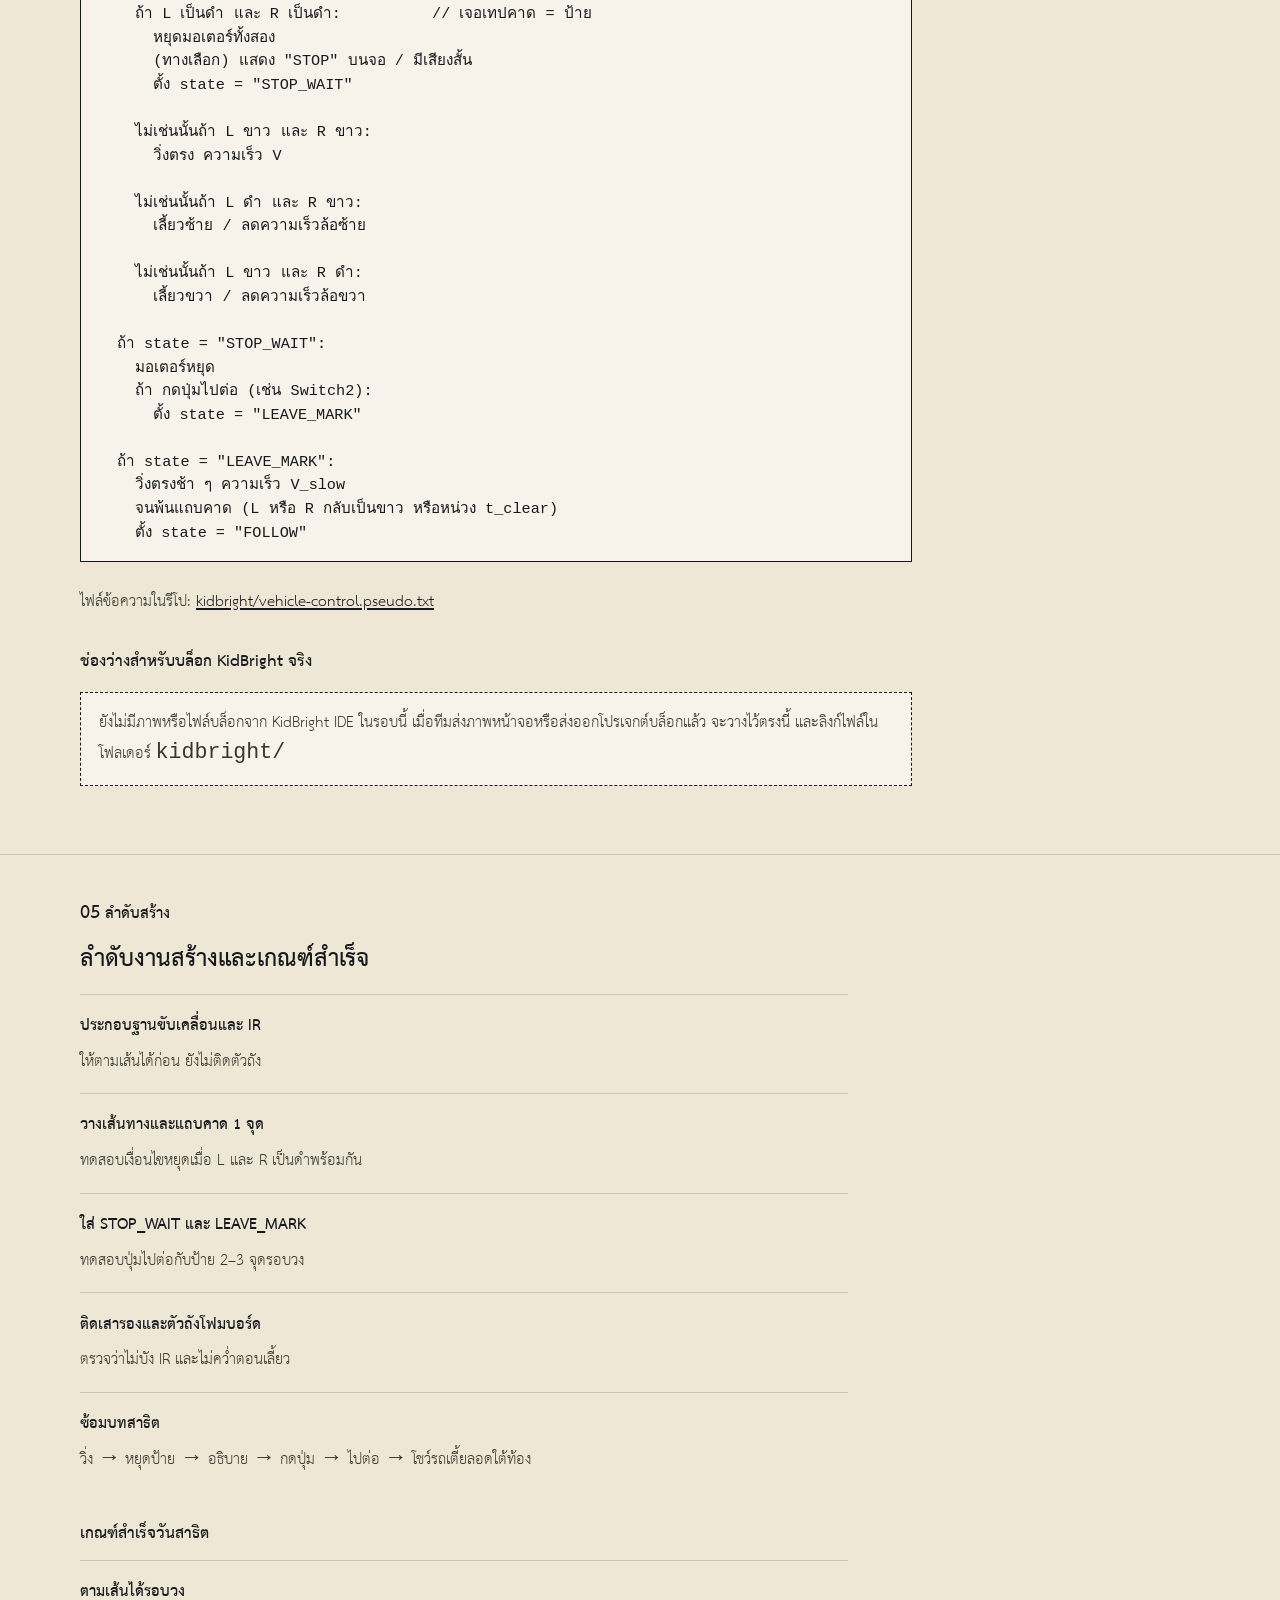
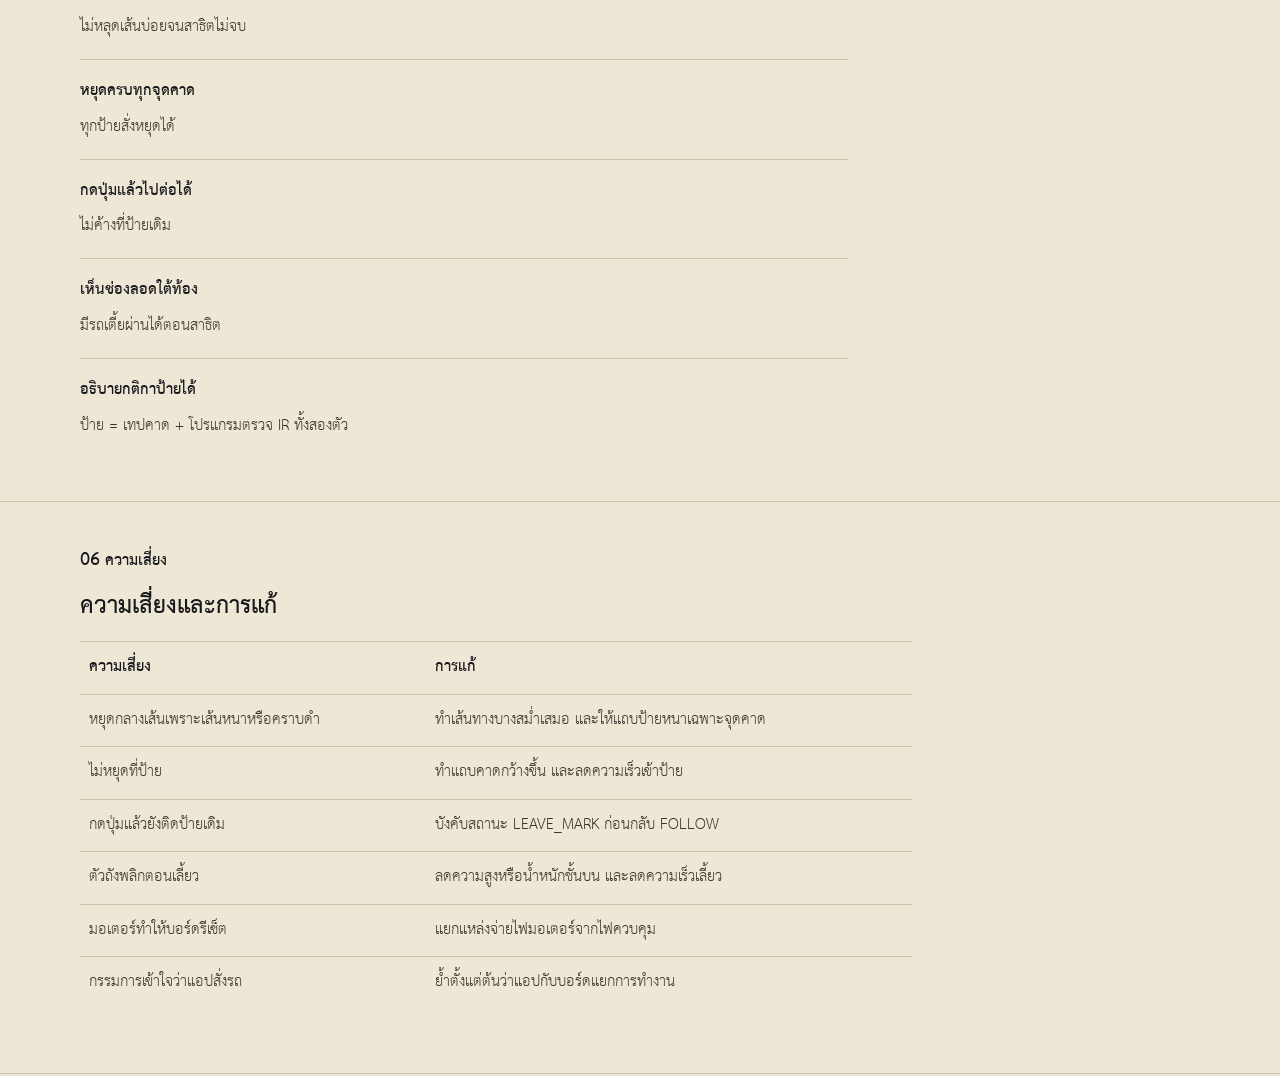
==== commit 24e5d751: "ปรับภาพรถไฮบัสให้กว้างสองเลน ไม่โชว์ล้อ และชานชาลาสูงขึ้น Co-authored-by: yulila-fsci <yulila-fsci@u" ====
--- a/hibus-demo.html
+++ b/hibus-demo.html
@@ -6,7 +6,7 @@
     <title>HiBus Demo · รถต้นแบบ KidBright</title>
     <link rel="icon" href="favicon.svg" type="image/svg+xml">
     <meta http-equiv="Cache-Control" content="no-store, no-cache, must-revalidate">
-    <link rel="stylesheet" href="hibus-demo.css?v=20261118d">
+    <link rel="stylesheet" href="hibus-demo.css?v=20261118e">
   </head>
   <body class="vehicle-demo">
     <a class="skip" href="#main">ข้ามไปเนื้อหา</a>
@@ -43,10 +43,10 @@
         <div class="wrap">
           <p class="folio"><span>00</span> ภาพรถต้นแบบ</p>
           <h2>แนวคิดรถไฮบัสยกสูงสำหรับวันสาธิต</h2>
-          <p class="lede">พัฒนาจากภาพร่างต้นแบบของทีม: รถคร่อมถนนไม่มีคานล้อ ใช้มอเตอร์แนวดิ่ง 4 ตัวขับแต่ละล้อ ห้องโดยสารมีหลังคา หน้าต่าง และที่นั่ง ชานชาลาสถานียกสูงเสมอระดับพื้นห้องโดยสาร</p>
+          <p class="lede">ภาพแนวคิดล่าสุด: ตัวรถกว้างคร่อมถนน 2 เลน ไม่มีล้อ/มอเตอร์โชว์บนโมเดล ช่องลอดสูง รถเล็กเรียงตามเลนใต้ท้อง และชานชาลายาวข้างตัวรถสูงเสมอพื้นห้องโดยสาร</p>
           <figure class="hero-figure">
-            <img src="images/vehicle/hibus-prototype-hero.jpg?v=20261118d" alt="ภาพแนวคิดรถไฮบัสคร่อมถนน มีมอเตอร์แนวดิ่งสี่ตัว ห้องโดยสารครบ รถเล็กวิ่งใต้ท้อง และชานชาลายกสูงเสมอประตู" width="1280" height="720" loading="eager">
-            <figcaption>ภาพแนวคิด STEM-HiBus · มอเตอร์แนวดิ่ง 4 ล้อ · ไม่มีคานขวาง · ชานชาลาเสมอห้องโดยสาร</figcaption>
+            <img src="images/vehicle/hibus-prototype-hero.jpg?v=20261118e" alt="ภาพแนวคิดรถไฮบัสกว้างสองเลนไม่มีล้อบนตัวถัง รถเล็กวิ่งตามเลนใต้ท้อง และชานชาลายกสูงเสมอห้องโดยสาร" width="1280" height="720" loading="eager">
+            <figcaption>ภาพแนวคิด STEM-HiBus · กว้าง 2 เลน · ไม่มีล้อบนตัวถัง · ช่องลอดสูง · ชานชาลาเสมอห้องโดยสาร</figcaption>
           </figure>
           <div class="media-grid two">
             <figure class="media-card">
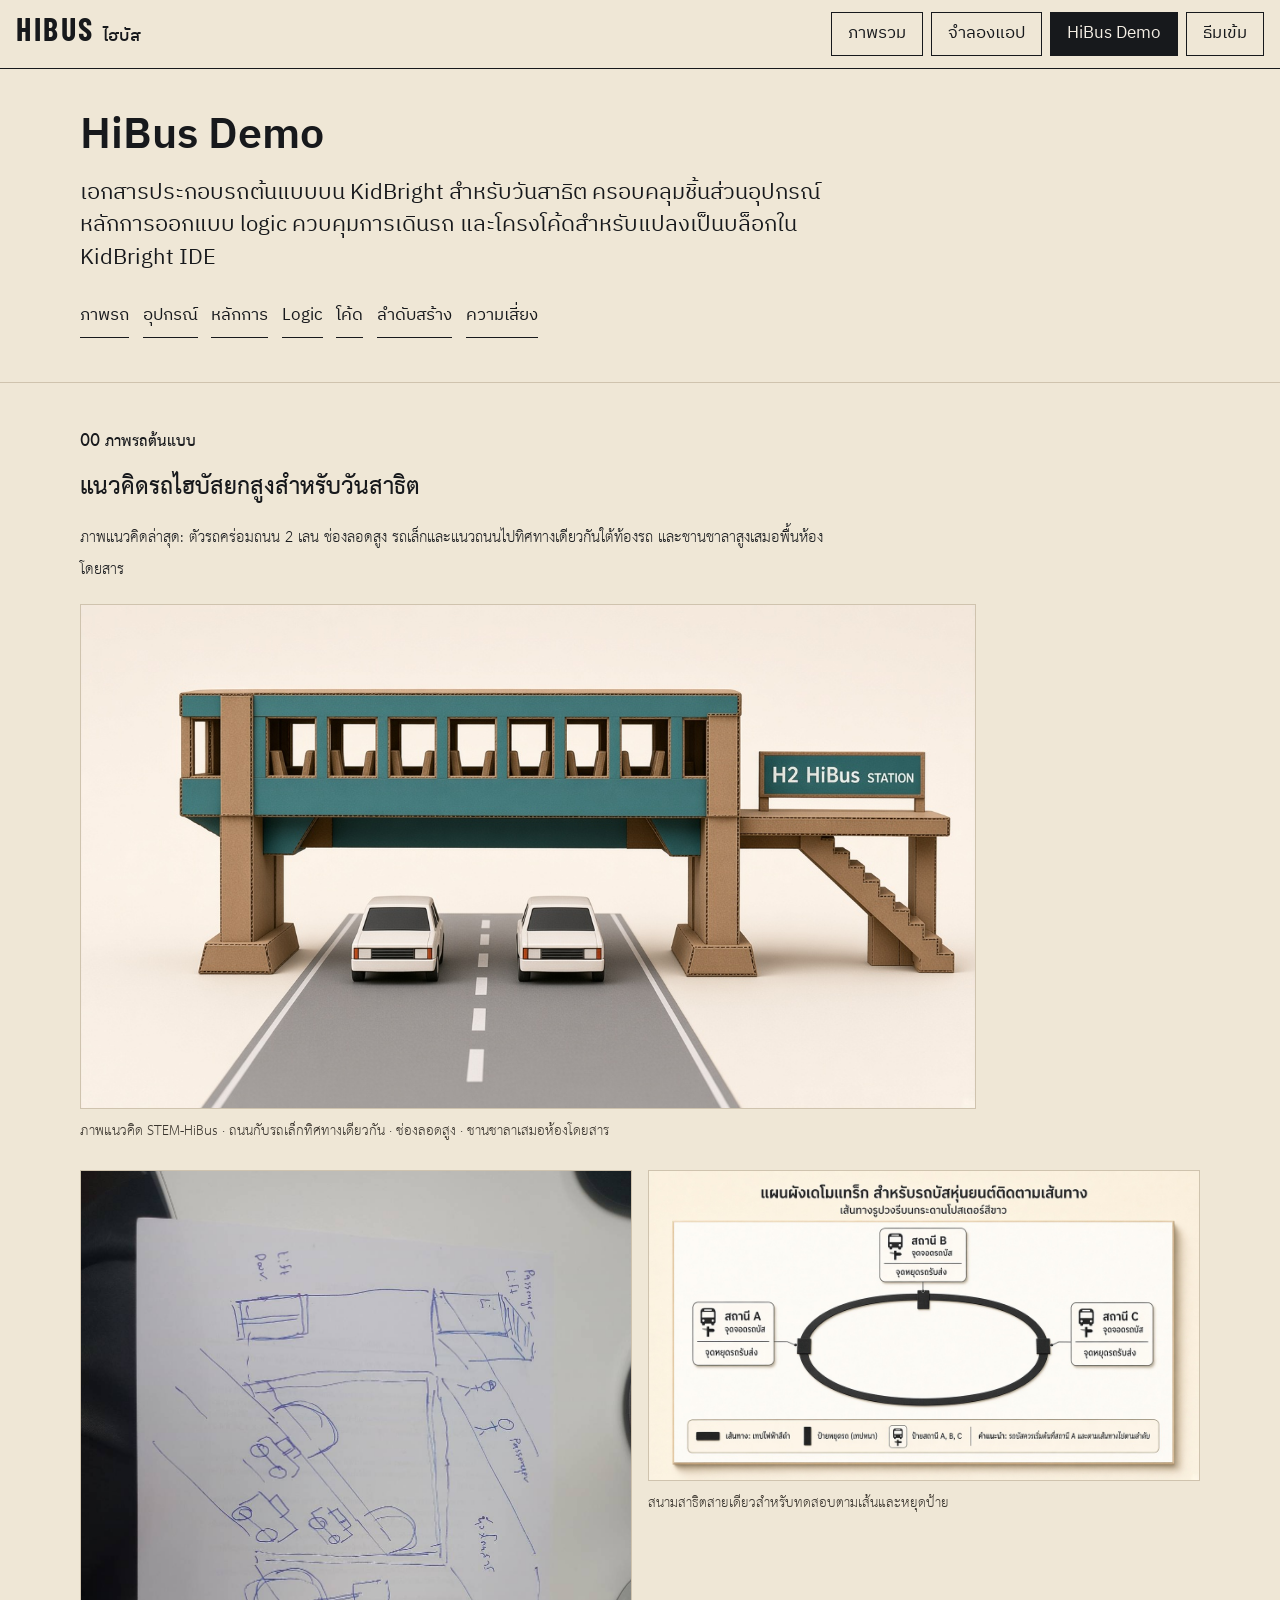
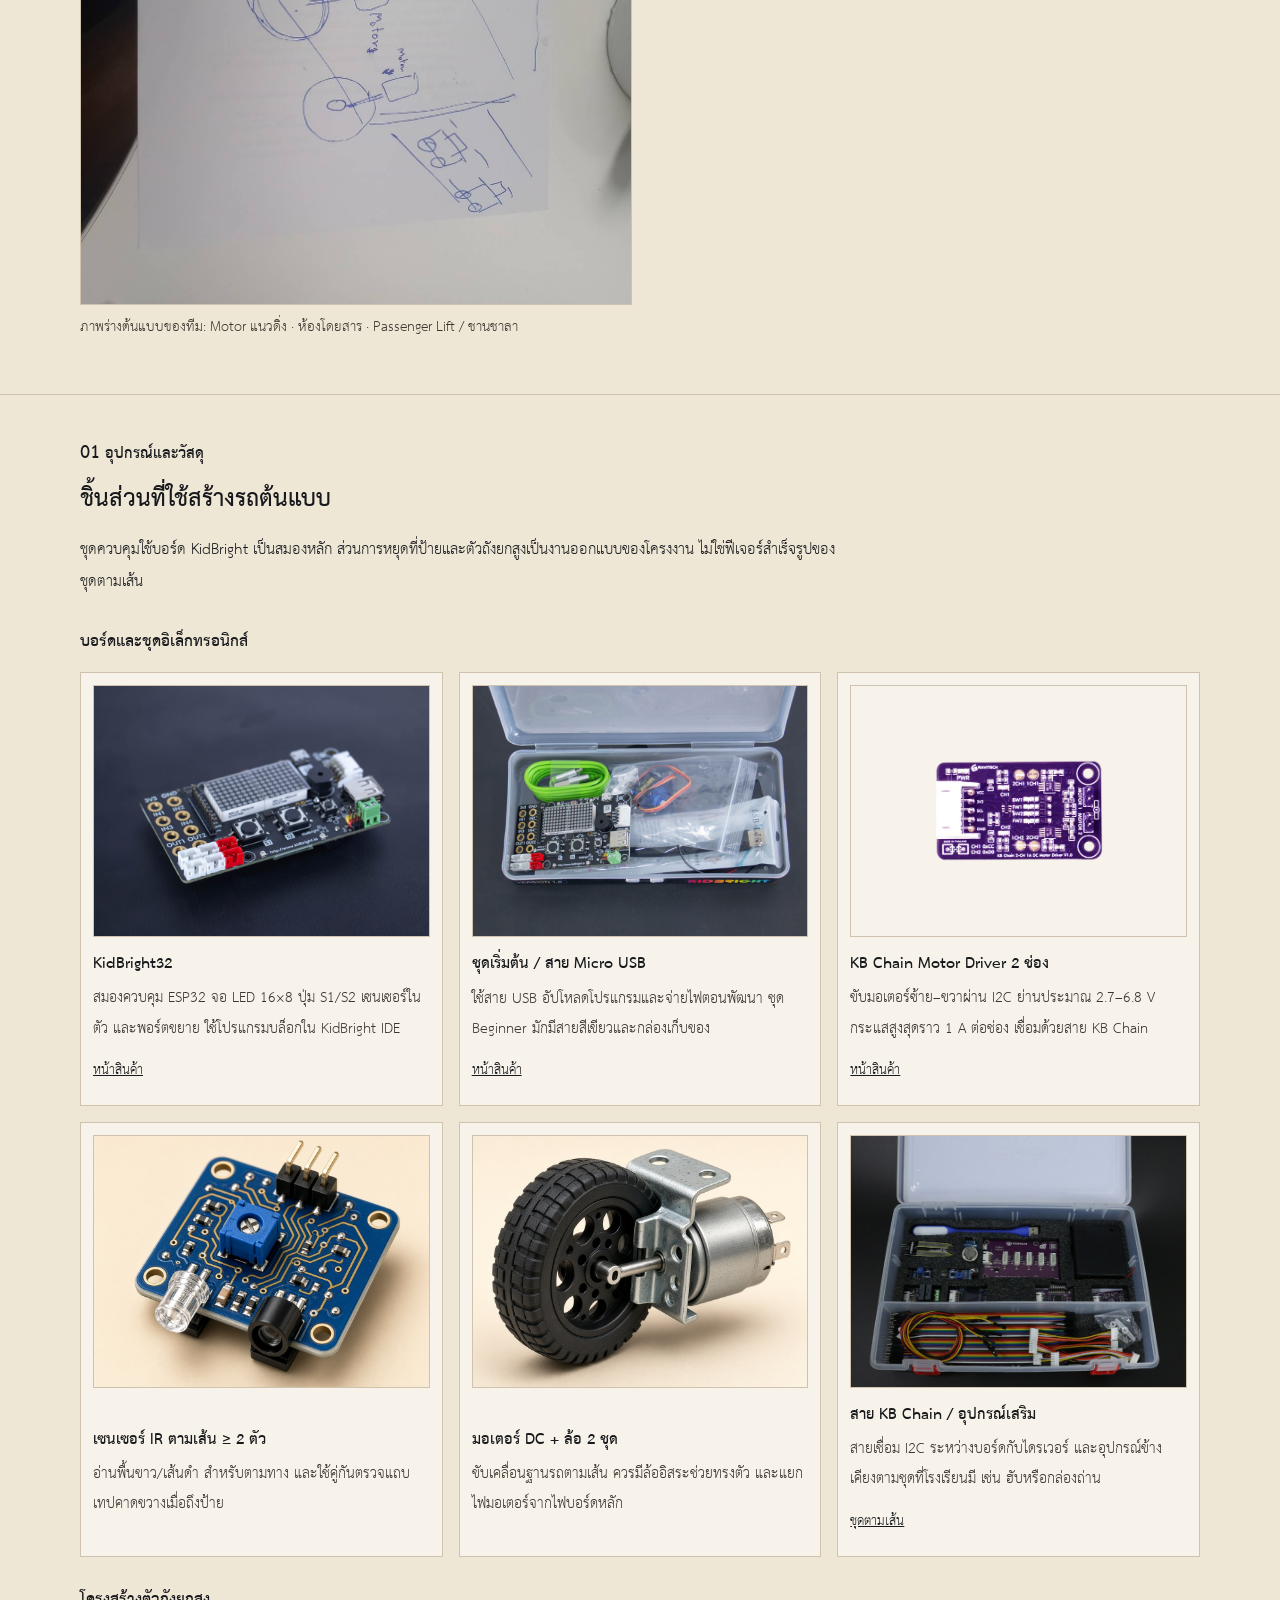
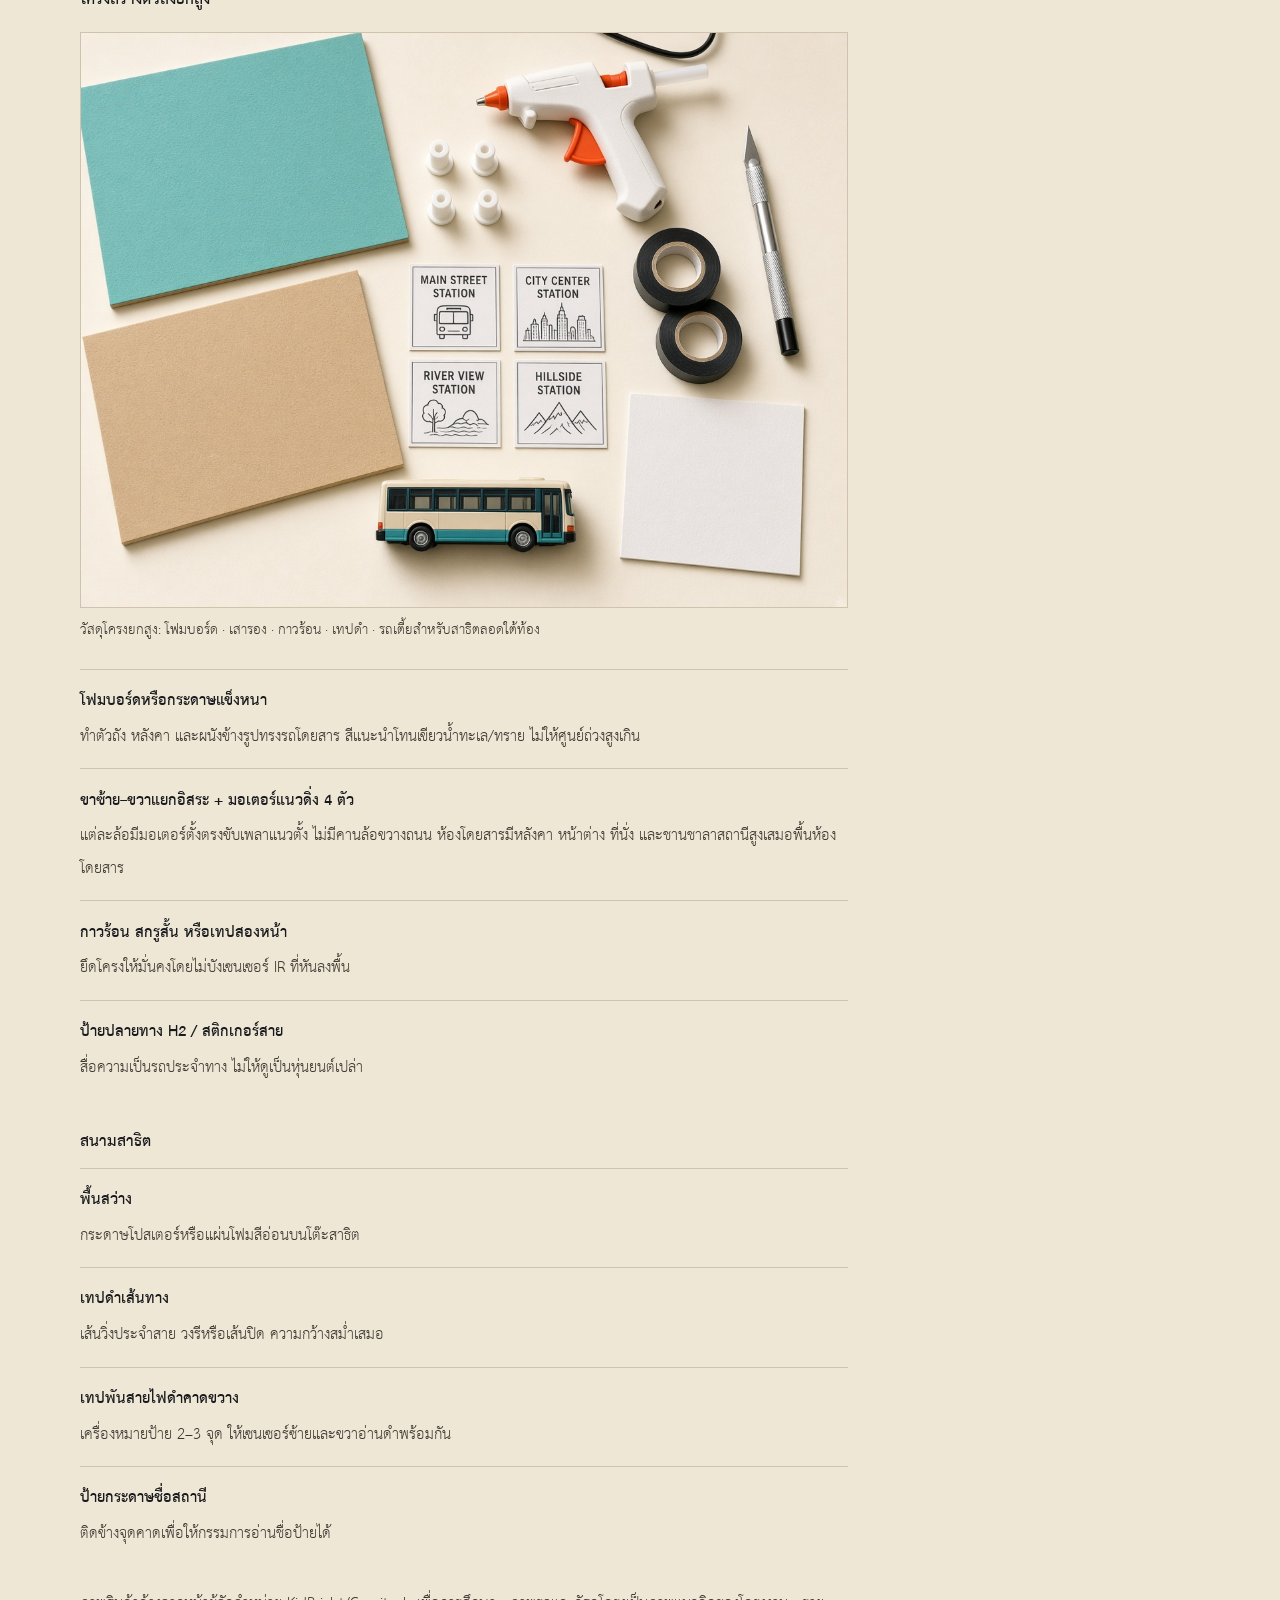
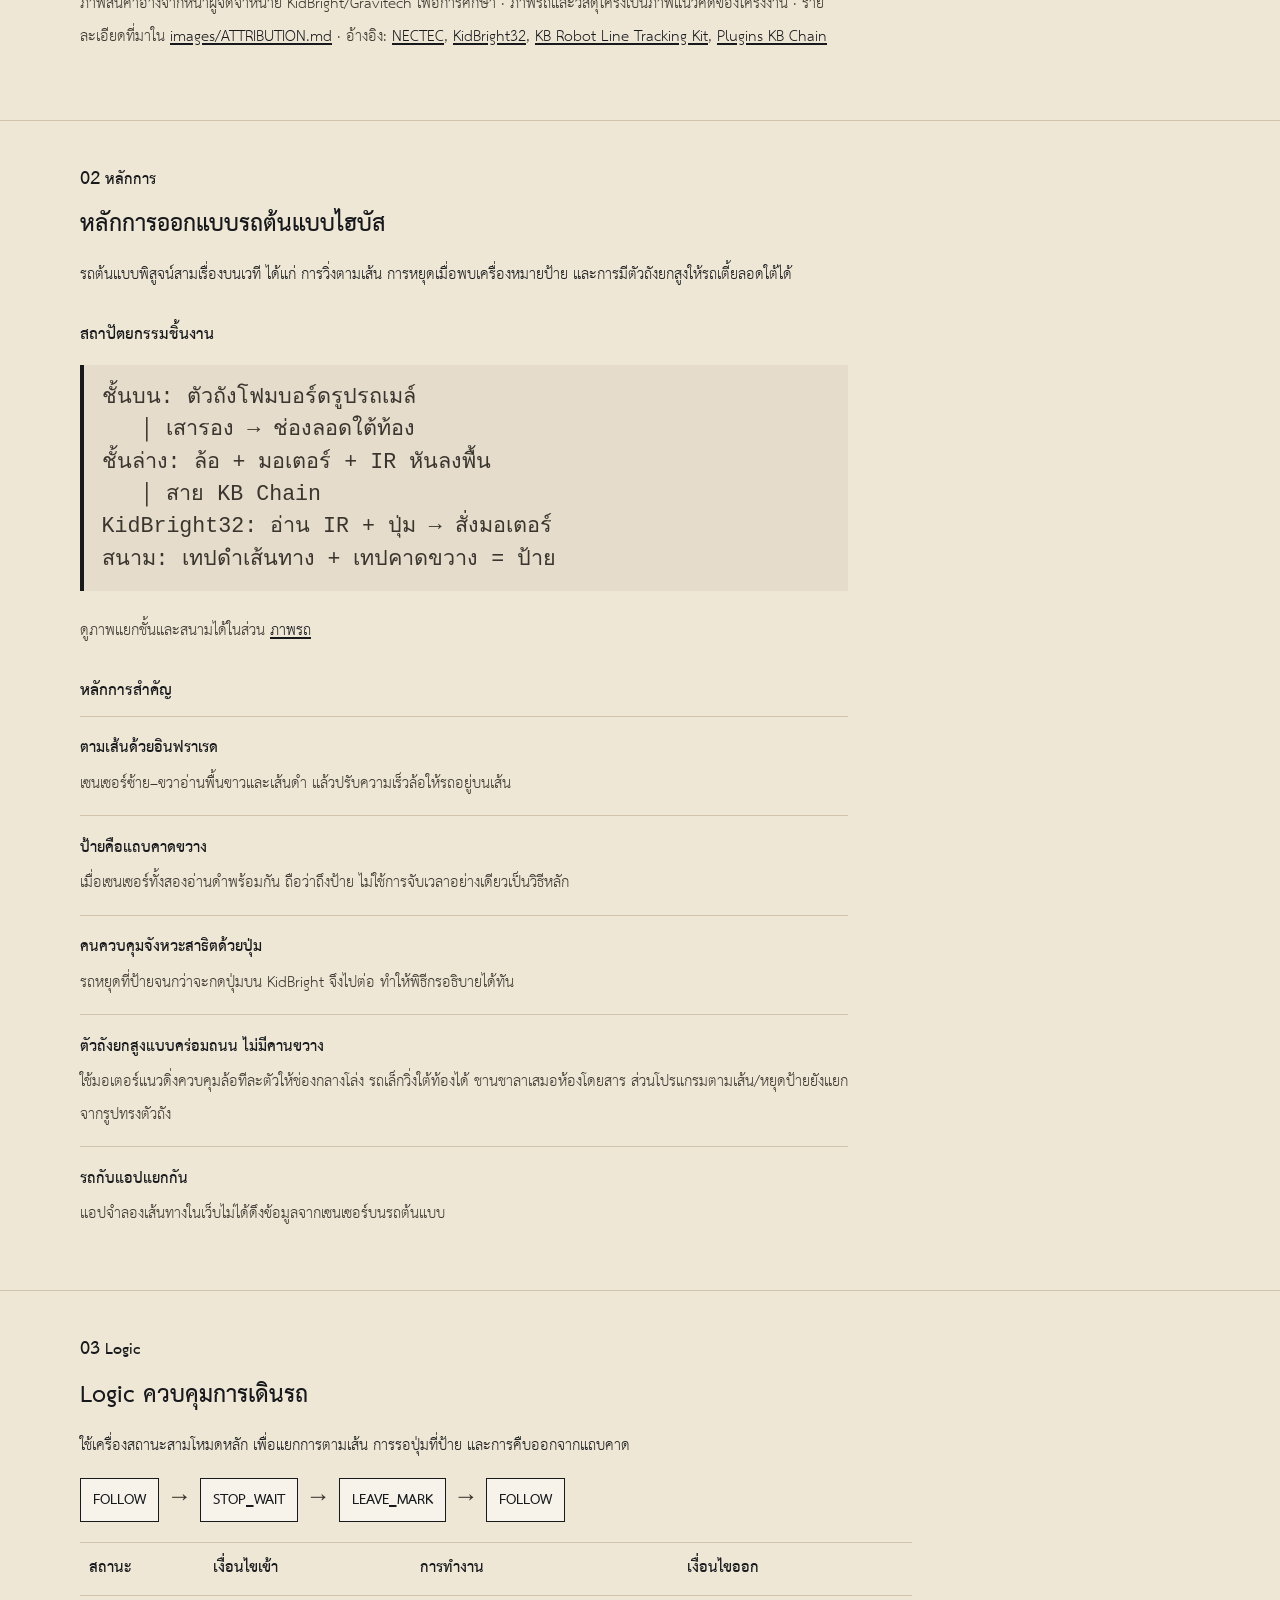
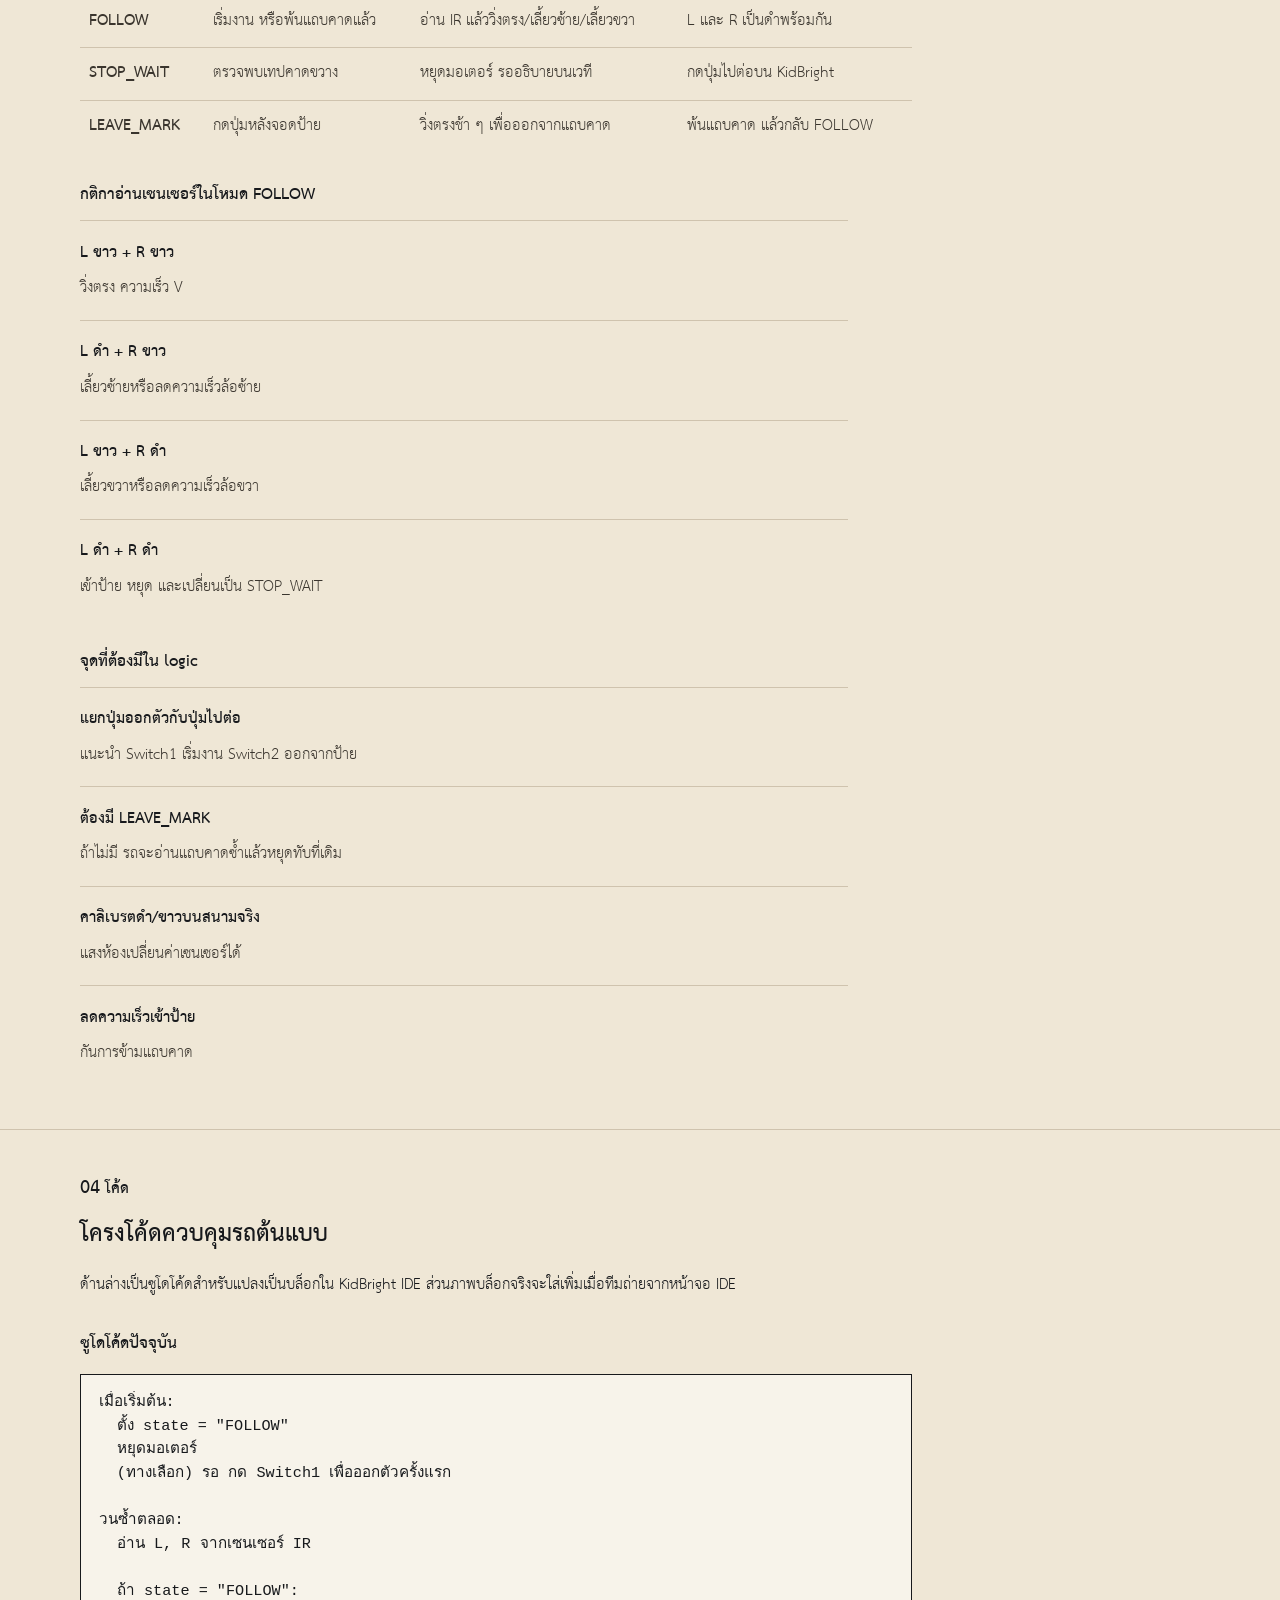
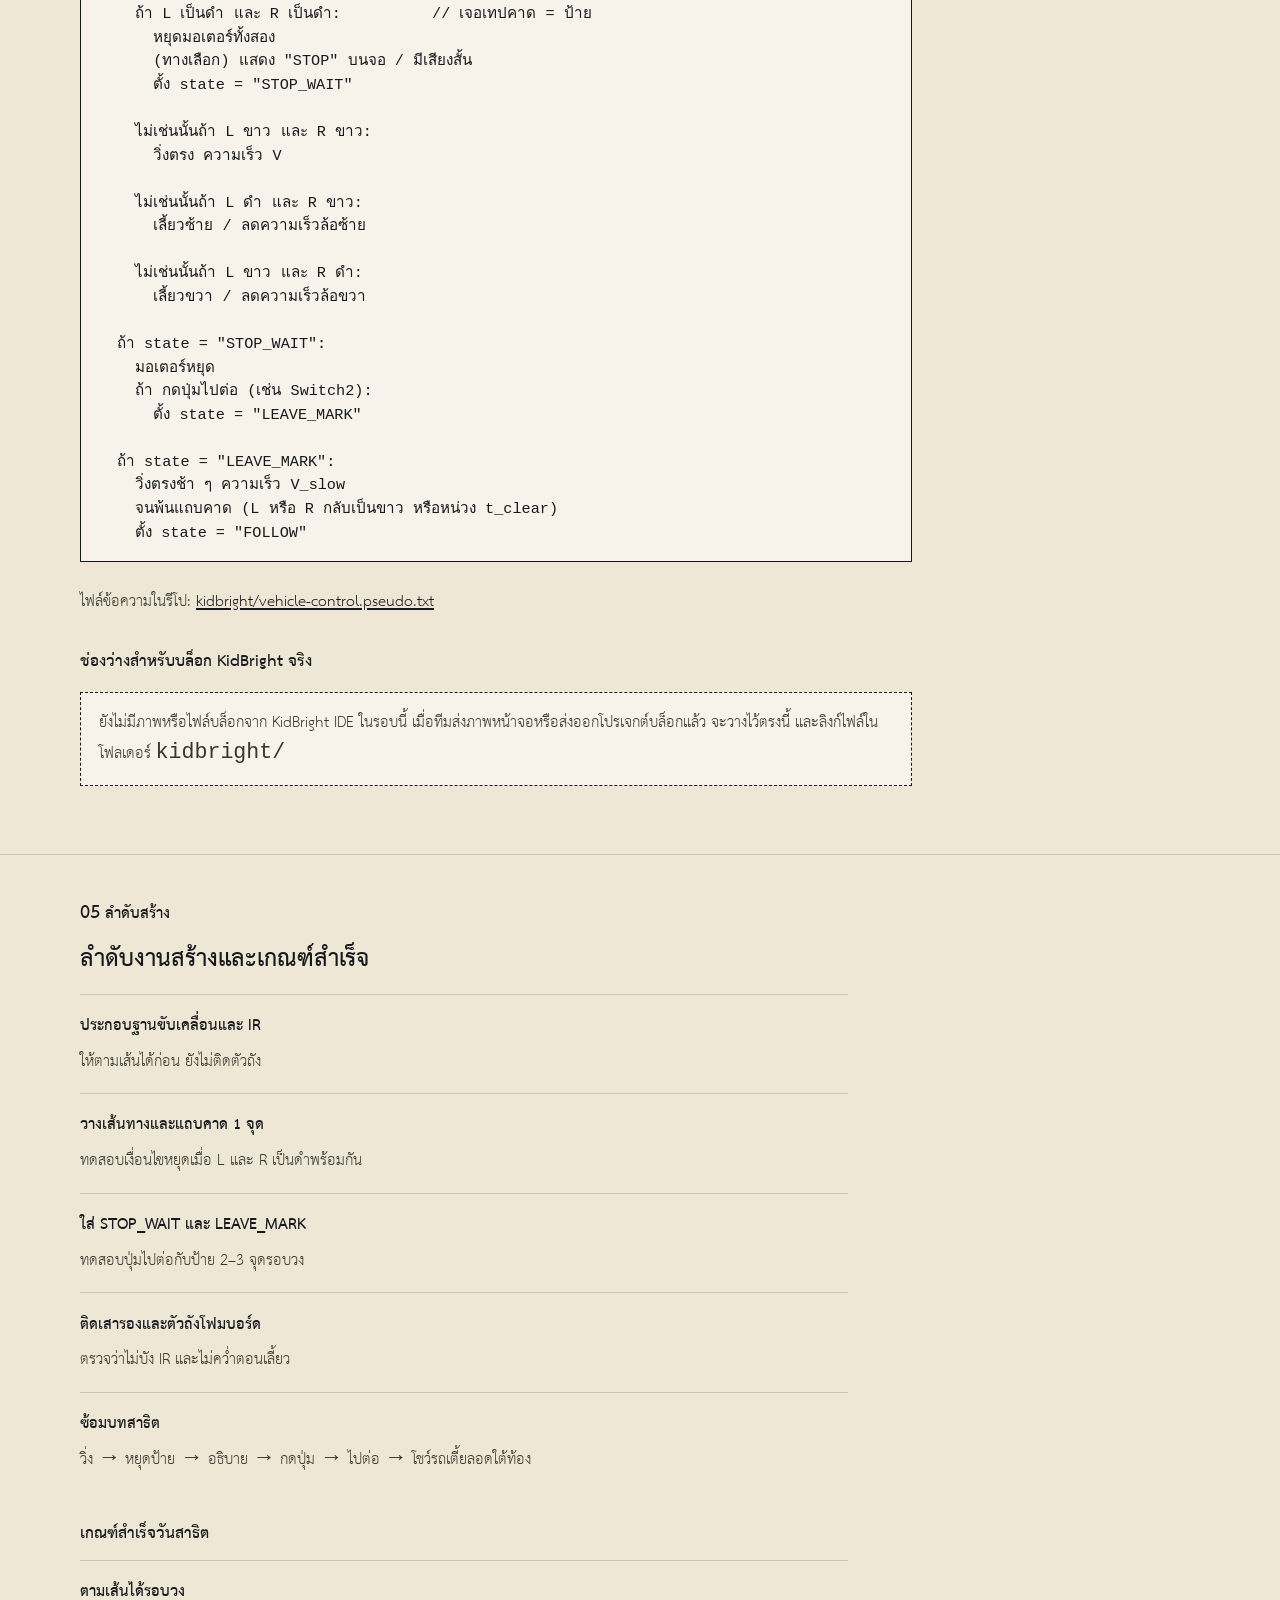
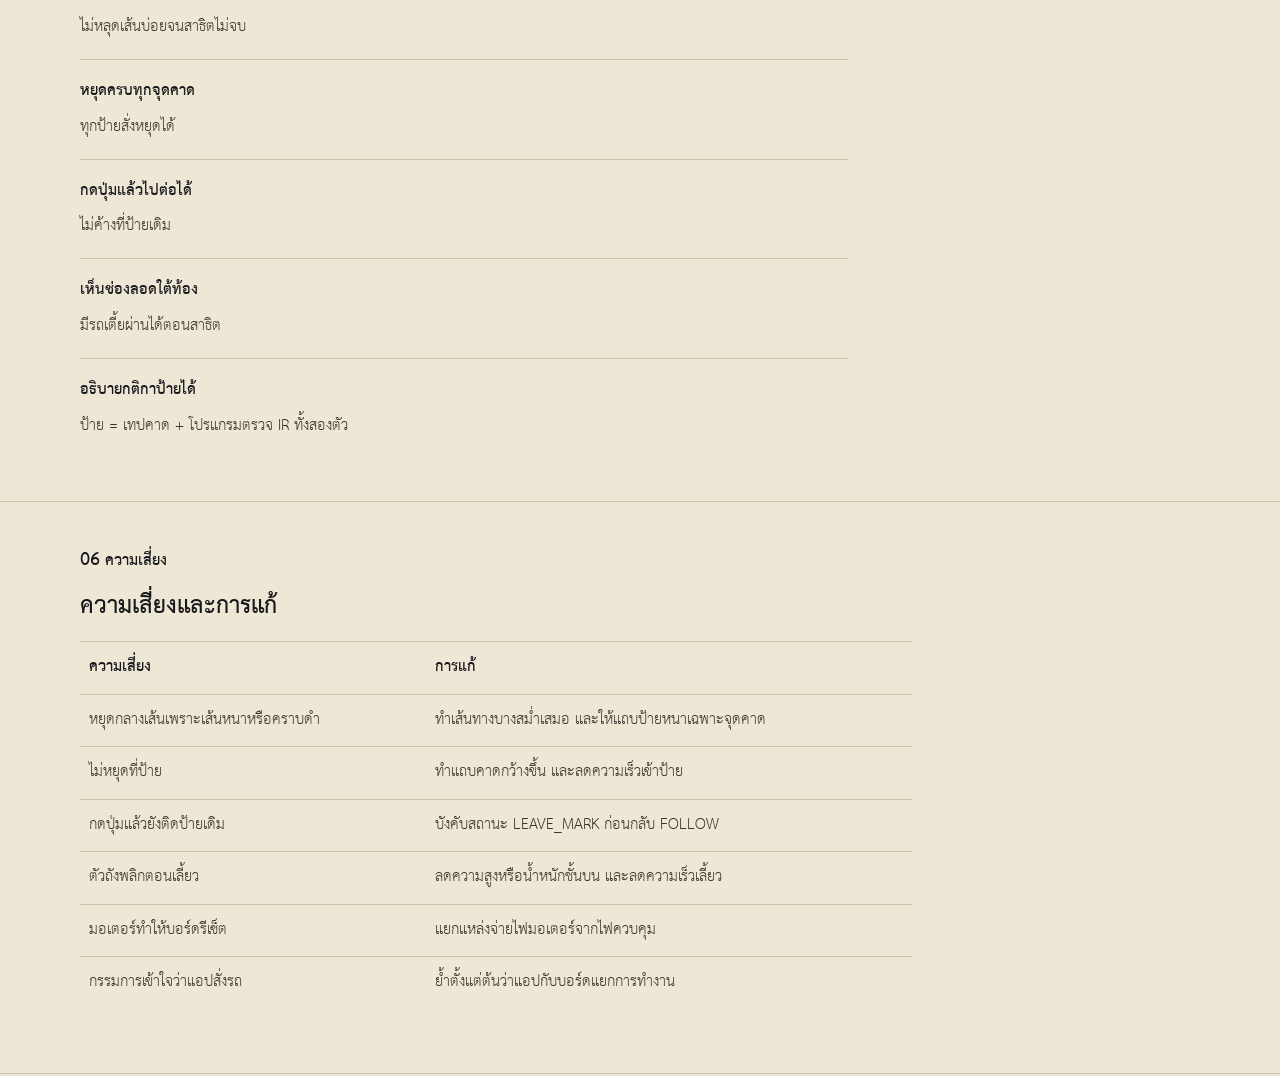
==== commit c9d0d380: "ปรับทิศทางถนนในภาพรถไฮบัสให้ตรงกับรถเล็กใต้ท้อง Co-authored-by: yulila-fsci <yulila-fsci@users.norep" ====
--- a/hibus-demo.html
+++ b/hibus-demo.html
@@ -6,7 +6,7 @@
     <title>HiBus Demo · รถต้นแบบ KidBright</title>
     <link rel="icon" href="favicon.svg" type="image/svg+xml">
     <meta http-equiv="Cache-Control" content="no-store, no-cache, must-revalidate">
-    <link rel="stylesheet" href="hibus-demo.css?v=20261118e">
+    <link rel="stylesheet" href="hibus-demo.css?v=20261118f">
   </head>
   <body class="vehicle-demo">
     <a class="skip" href="#main">ข้ามไปเนื้อหา</a>
@@ -43,10 +43,10 @@
         <div class="wrap">
           <p class="folio"><span>00</span> ภาพรถต้นแบบ</p>
           <h2>แนวคิดรถไฮบัสยกสูงสำหรับวันสาธิต</h2>
-          <p class="lede">ภาพแนวคิดล่าสุด: ตัวรถกว้างคร่อมถนน 2 เลน ไม่มีล้อ/มอเตอร์โชว์บนโมเดล ช่องลอดสูง รถเล็กเรียงตามเลนใต้ท้อง และชานชาลายาวข้างตัวรถสูงเสมอพื้นห้องโดยสาร</p>
+          <p class="lede">ภาพแนวคิดล่าสุด: ตัวรถคร่อมถนน 2 เลน ช่องลอดสูง รถเล็กและแนวถนนไปทิศทางเดียวกันใต้ท้องรถ และชานชาลาสูงเสมอพื้นห้องโดยสาร</p>
           <figure class="hero-figure">
-            <img src="images/vehicle/hibus-prototype-hero.jpg?v=20261118e" alt="ภาพแนวคิดรถไฮบัสกว้างสองเลนไม่มีล้อบนตัวถัง รถเล็กวิ่งตามเลนใต้ท้อง และชานชาลายกสูงเสมอห้องโดยสาร" width="1280" height="720" loading="eager">
-            <figcaption>ภาพแนวคิด STEM-HiBus · กว้าง 2 เลน · ไม่มีล้อบนตัวถัง · ช่องลอดสูง · ชานชาลาเสมอห้องโดยสาร</figcaption>
+            <img src="images/vehicle/hibus-prototype-hero.jpg?v=20261118f" alt="ภาพแนวคิดรถไฮบัสกว้างสองเลนไม่มีล้อบนตัวถัง รถเล็กวิ่งตามเลนใต้ท้อง และชานชาลายกสูงเสมอห้องโดยสาร" width="1280" height="720" loading="eager">
+            <figcaption>ภาพแนวคิด STEM-HiBus · ถนนกับรถเล็กทิศทางเดียวกัน · ช่องลอดสูง · ชานชาลาเสมอห้องโดยสาร</figcaption>
           </figure>
           <div class="media-grid two">
             <figure class="media-card">
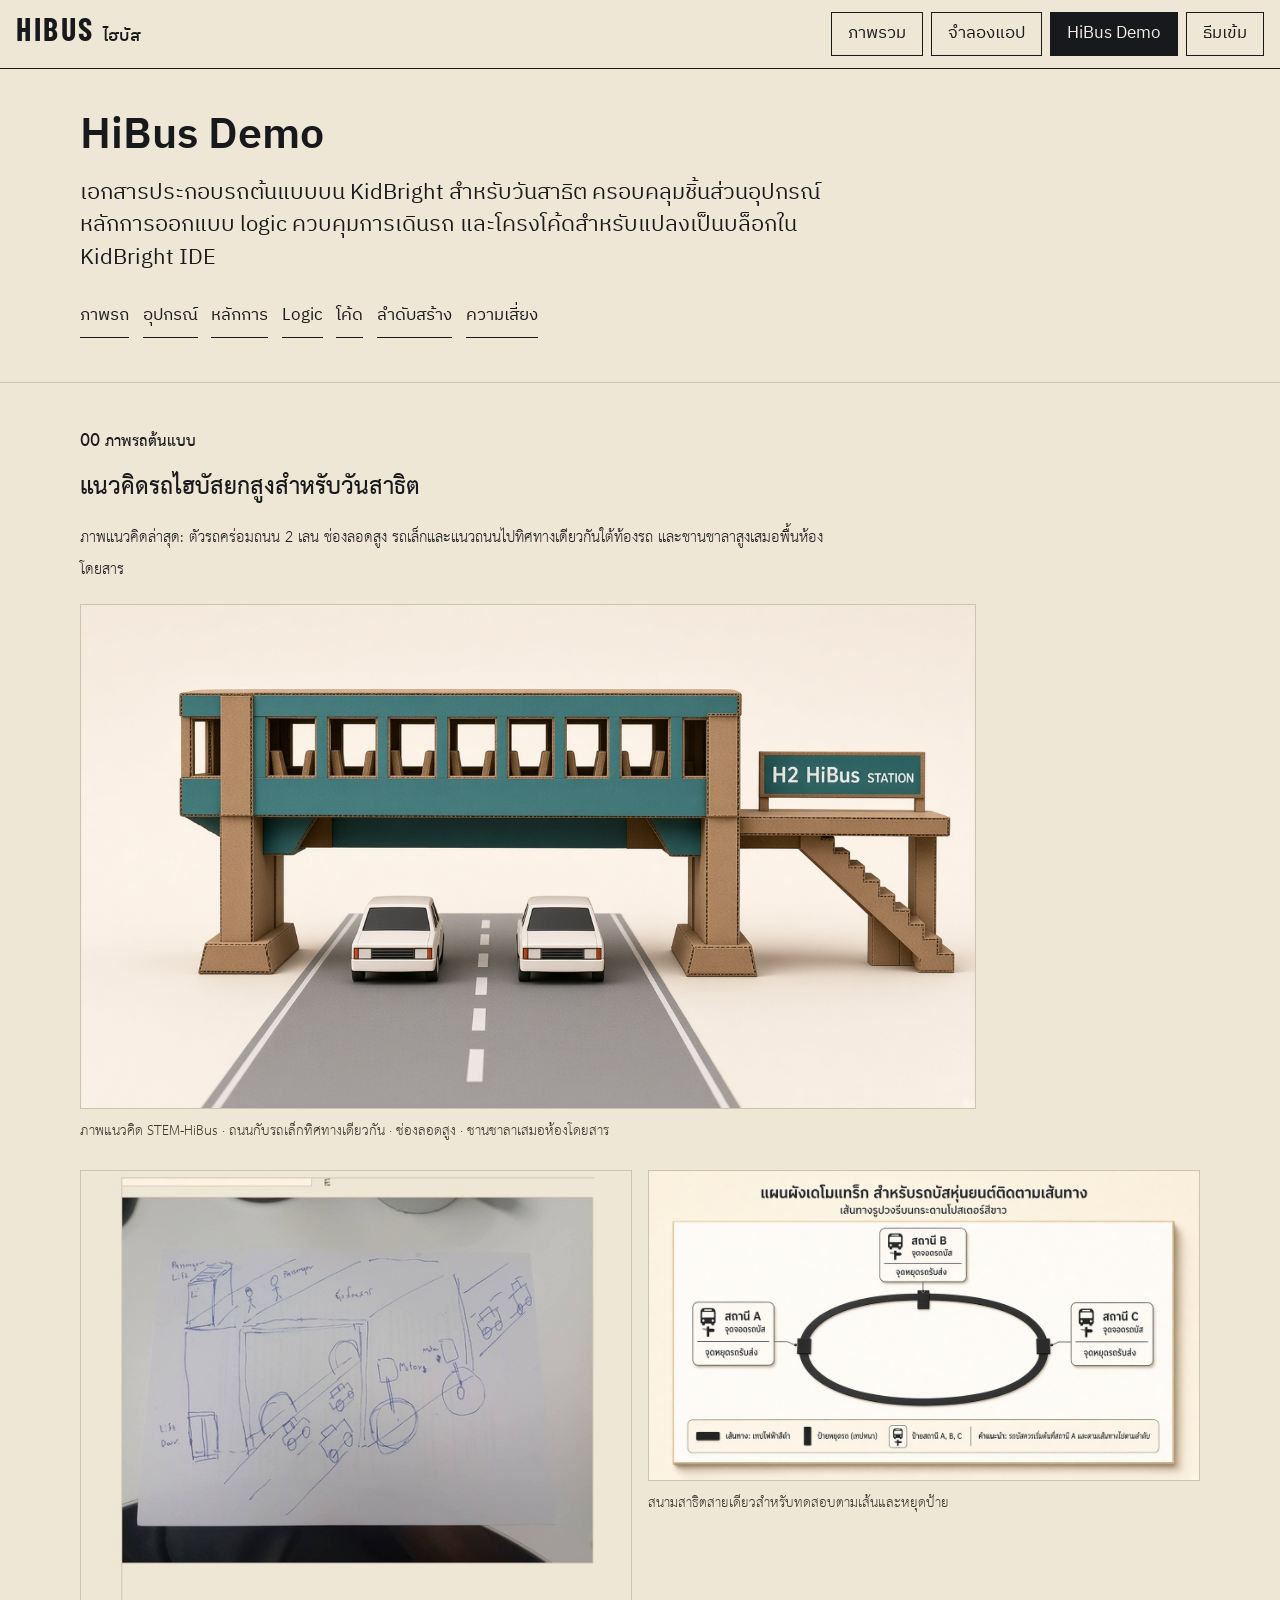
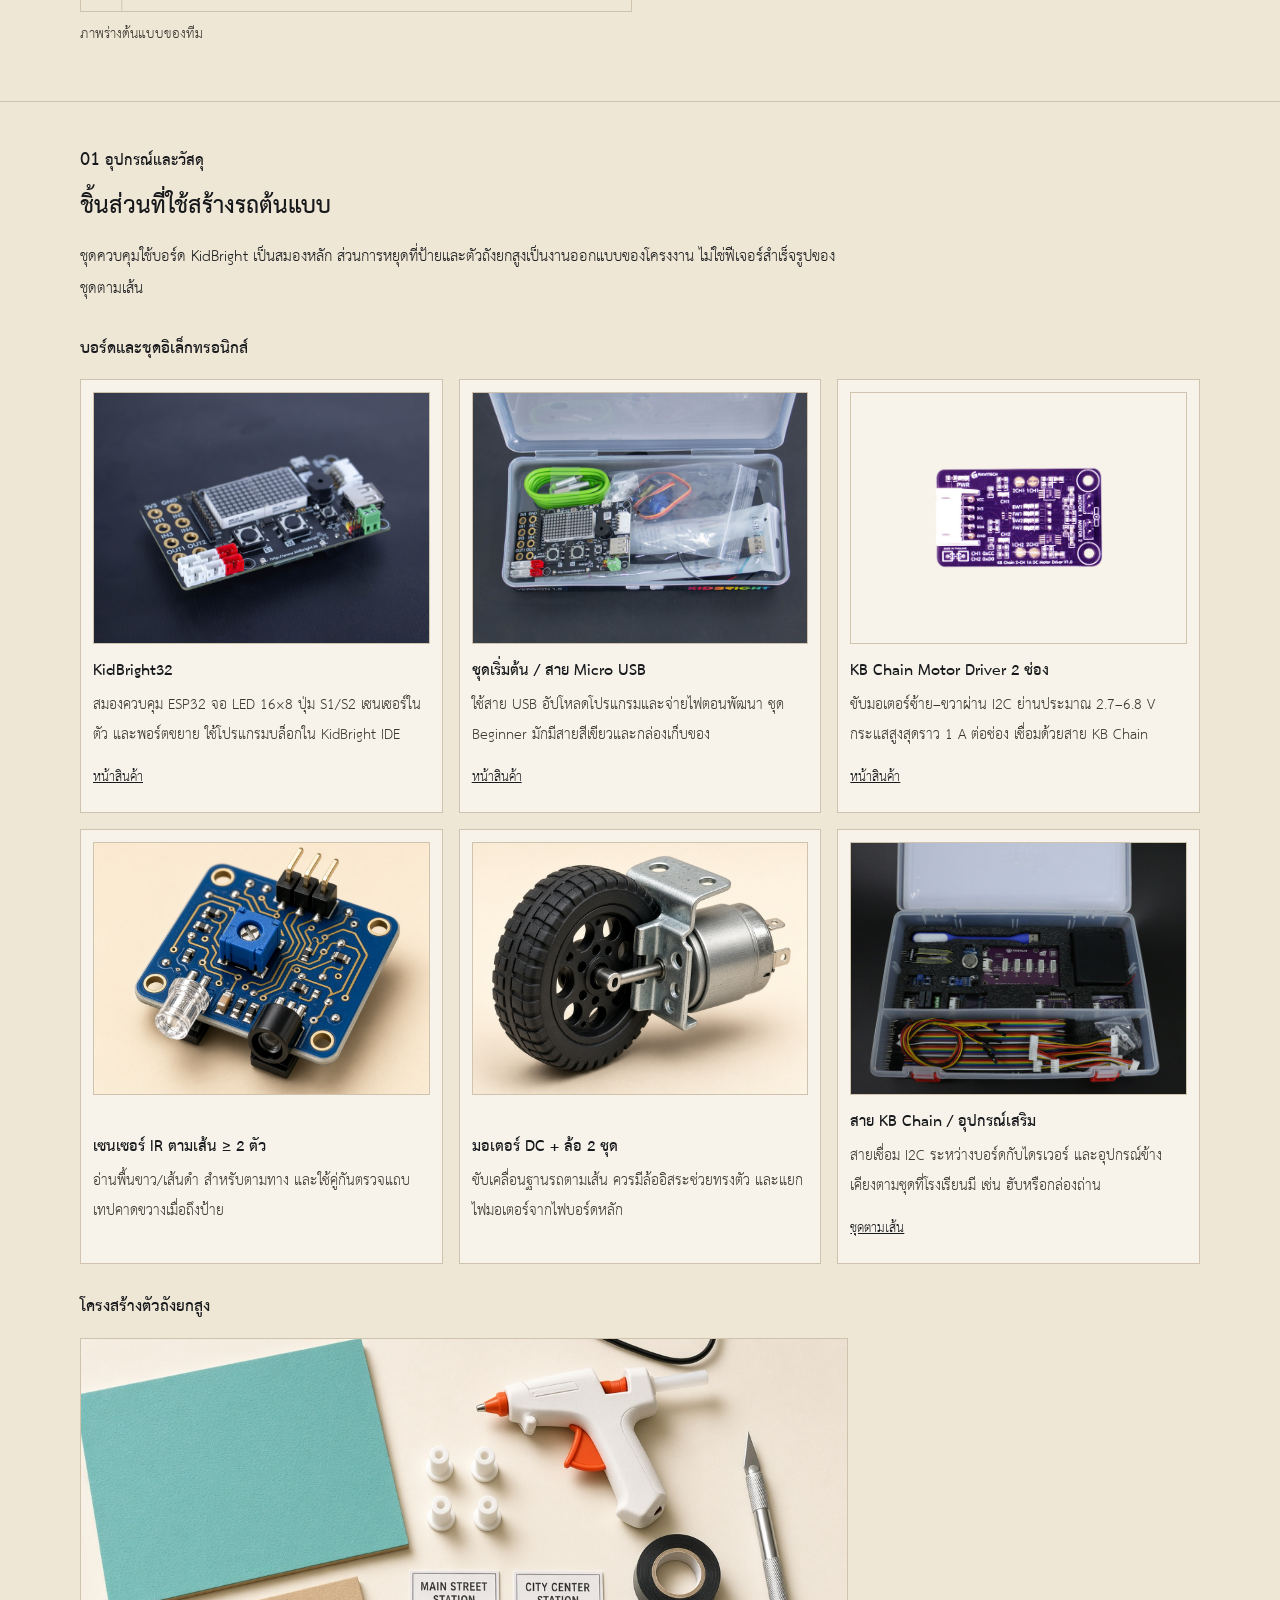
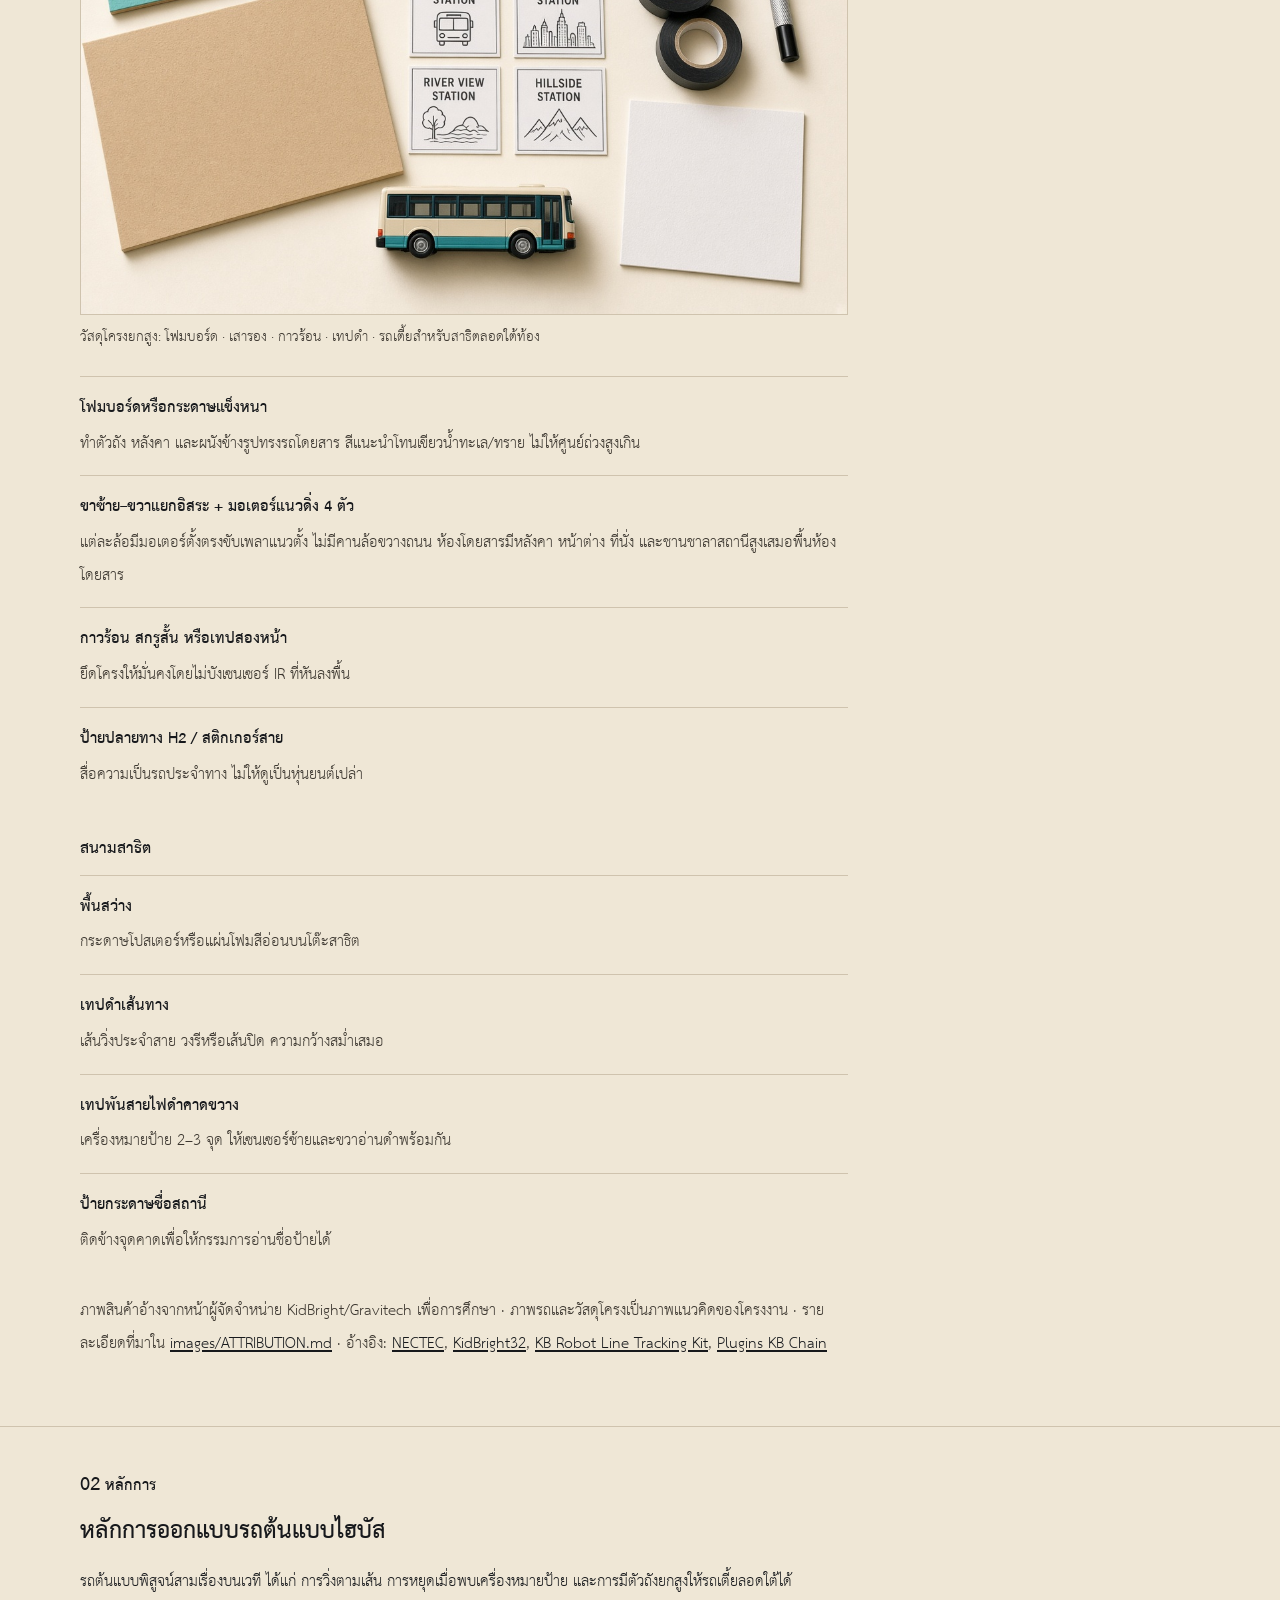
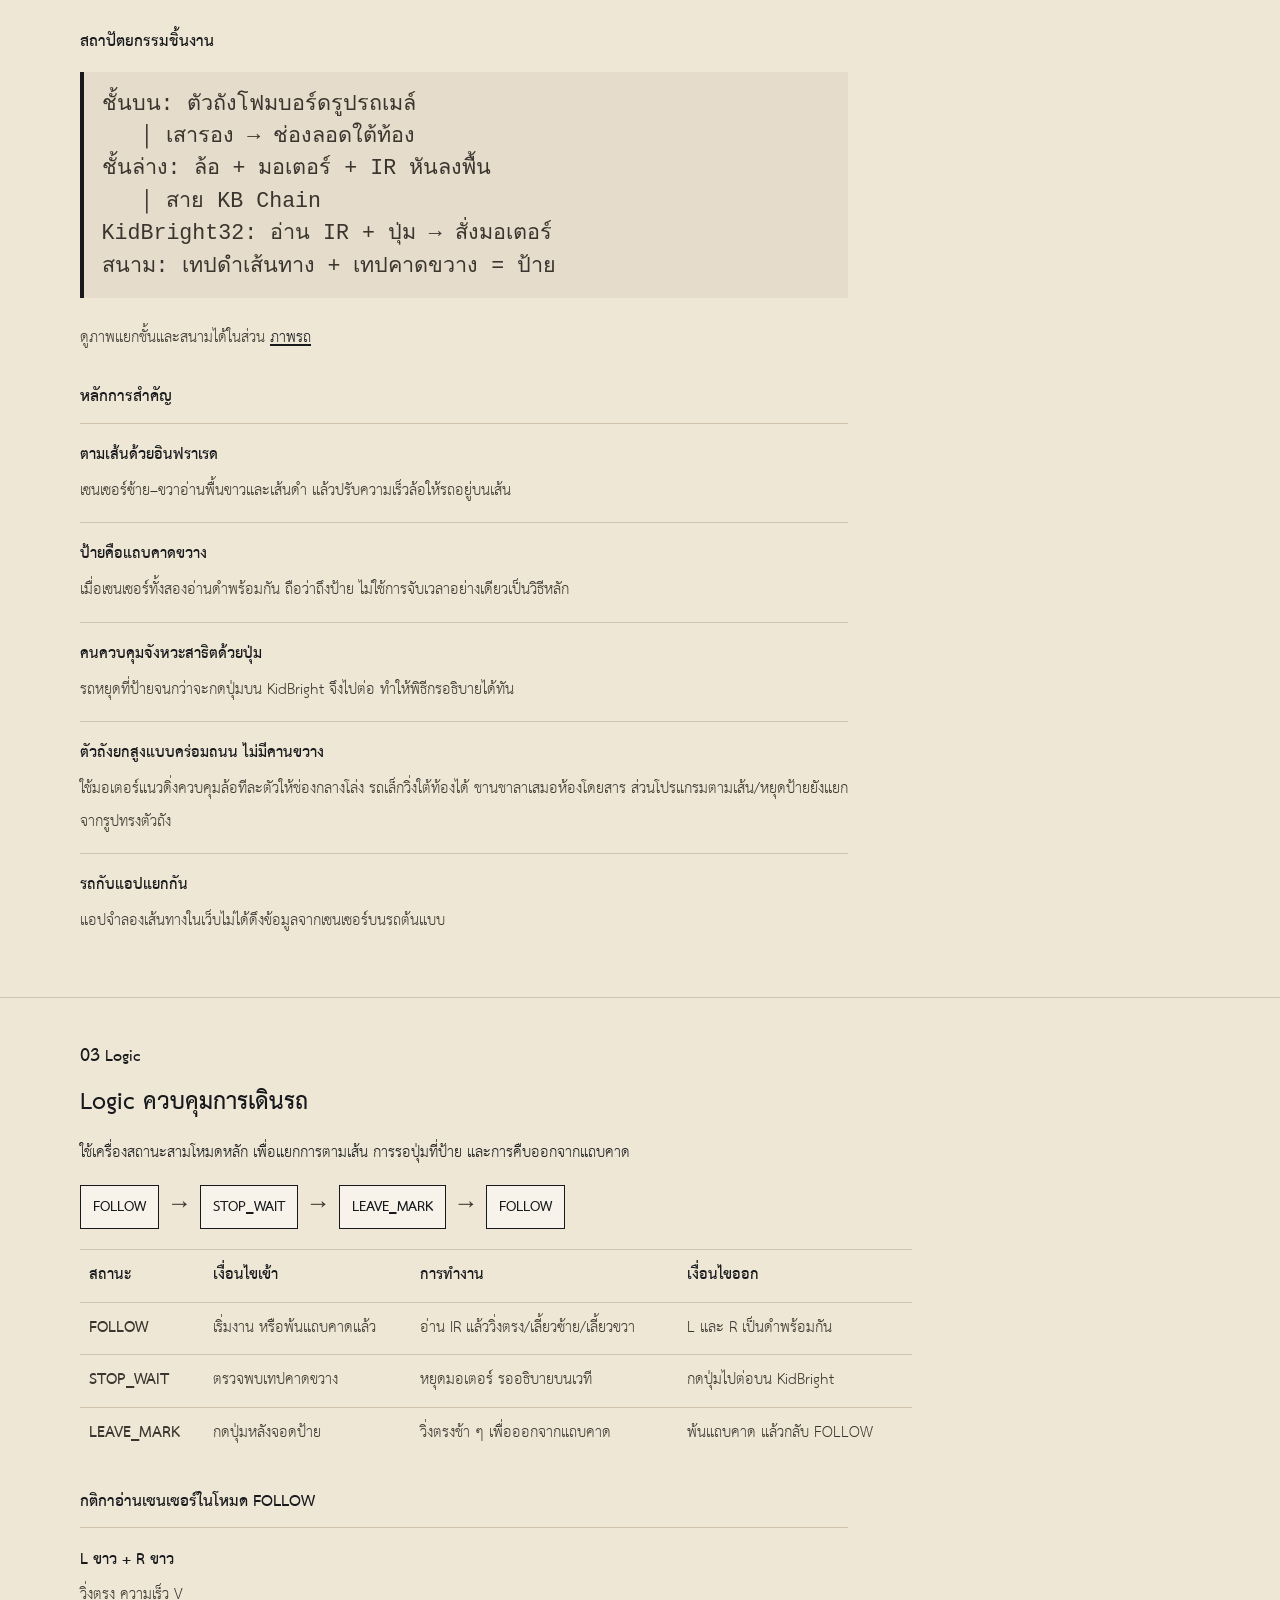
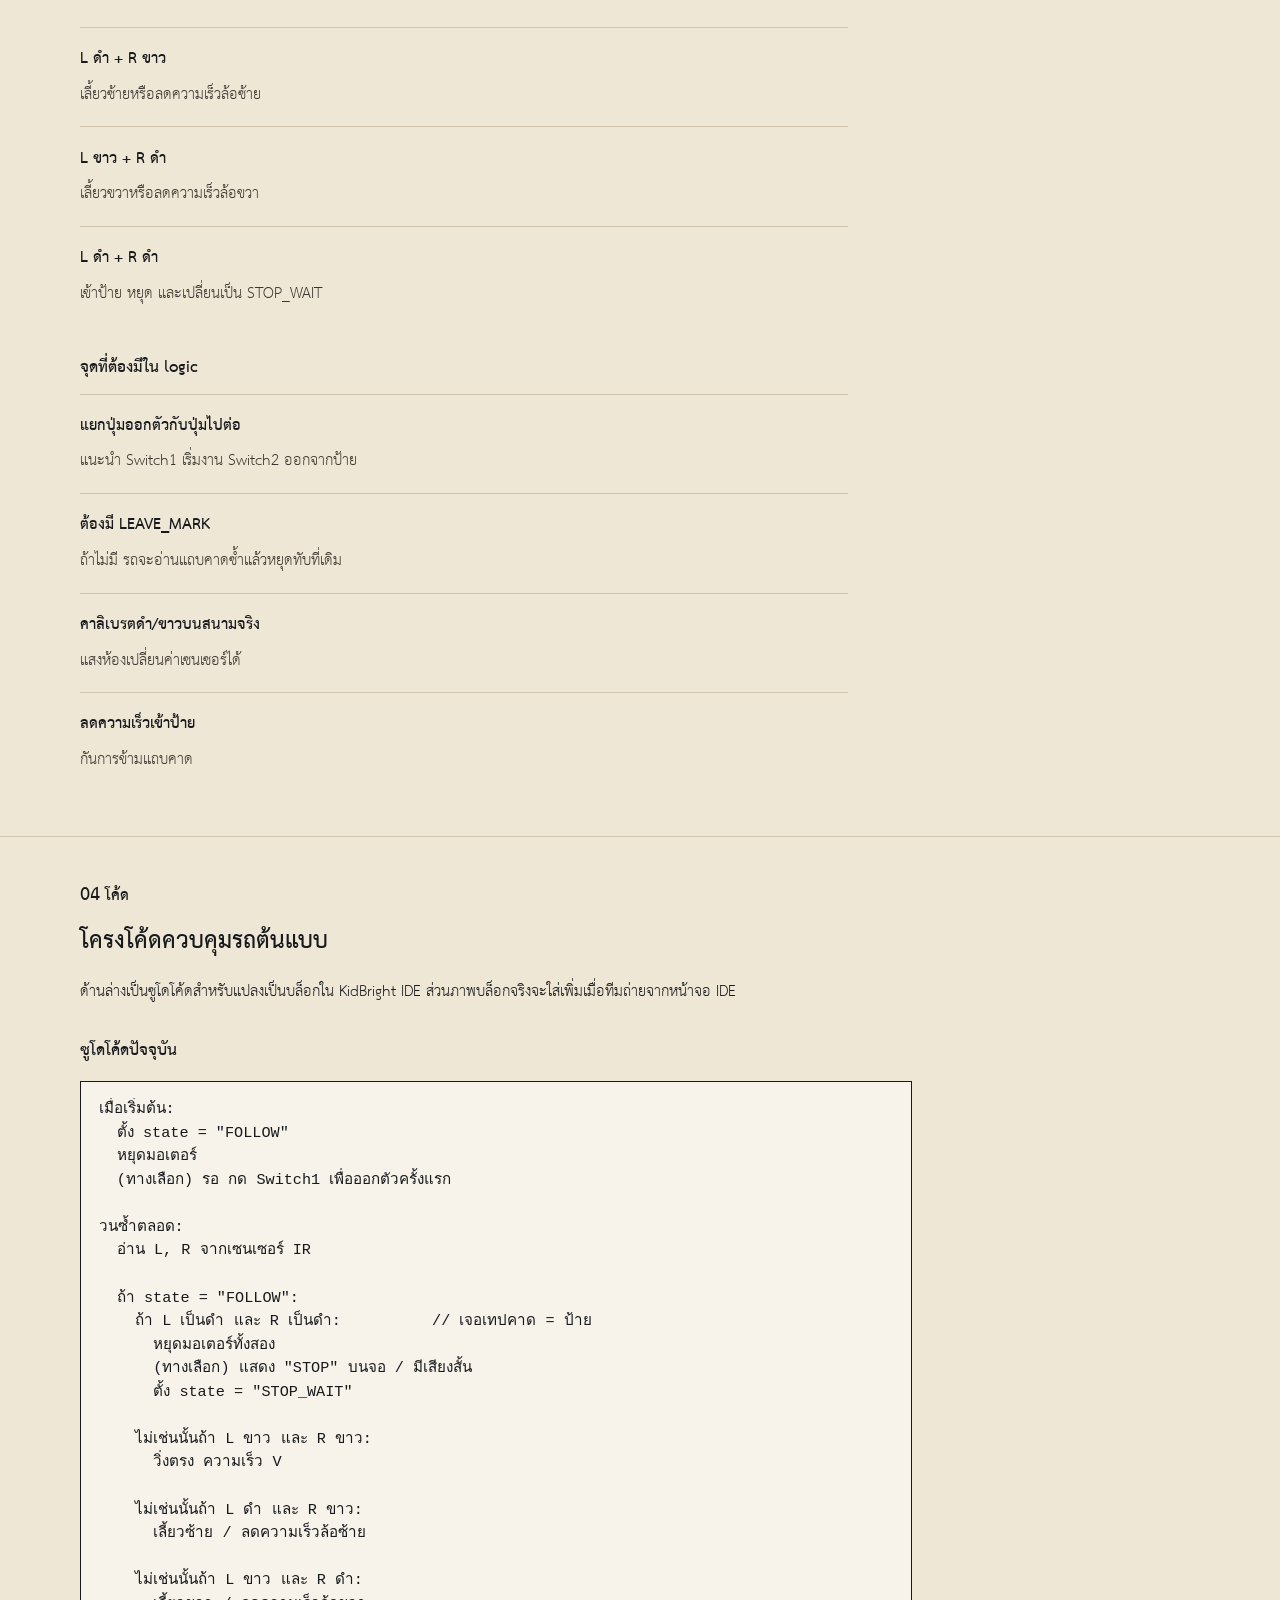
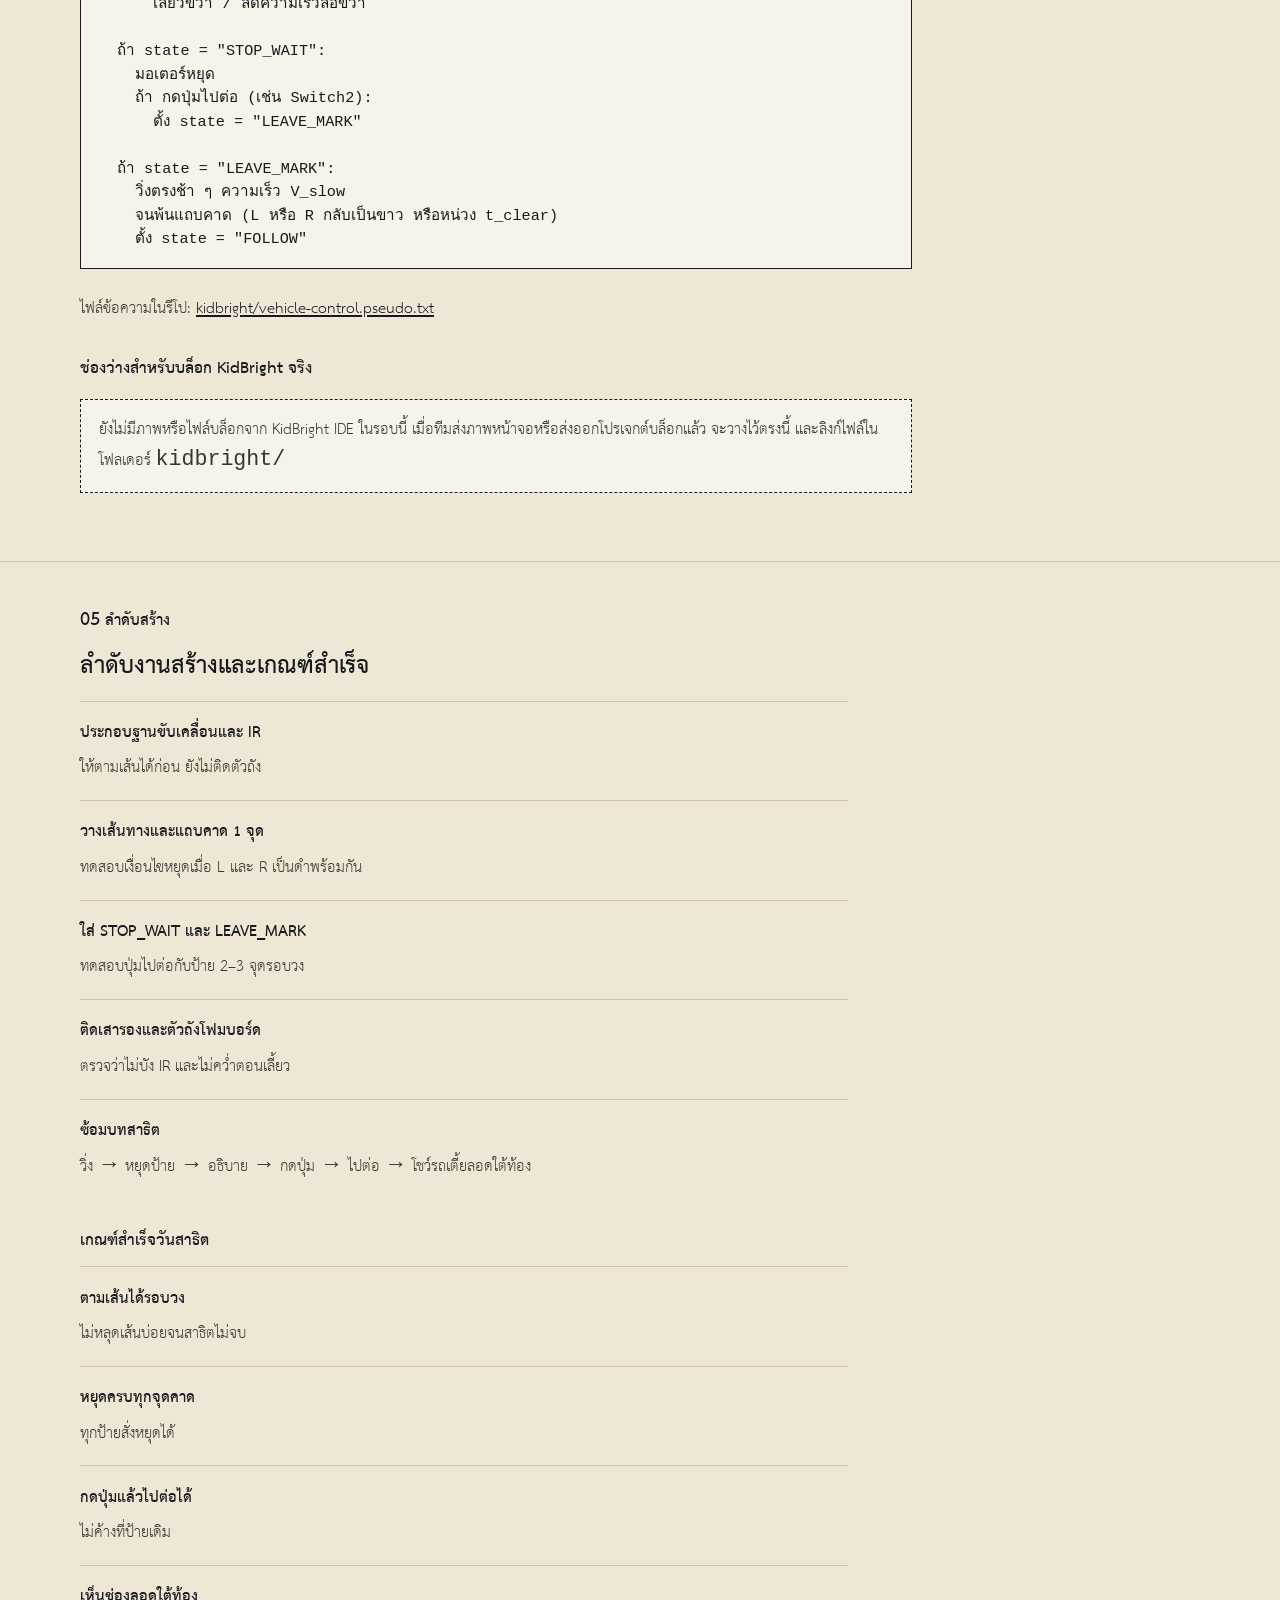
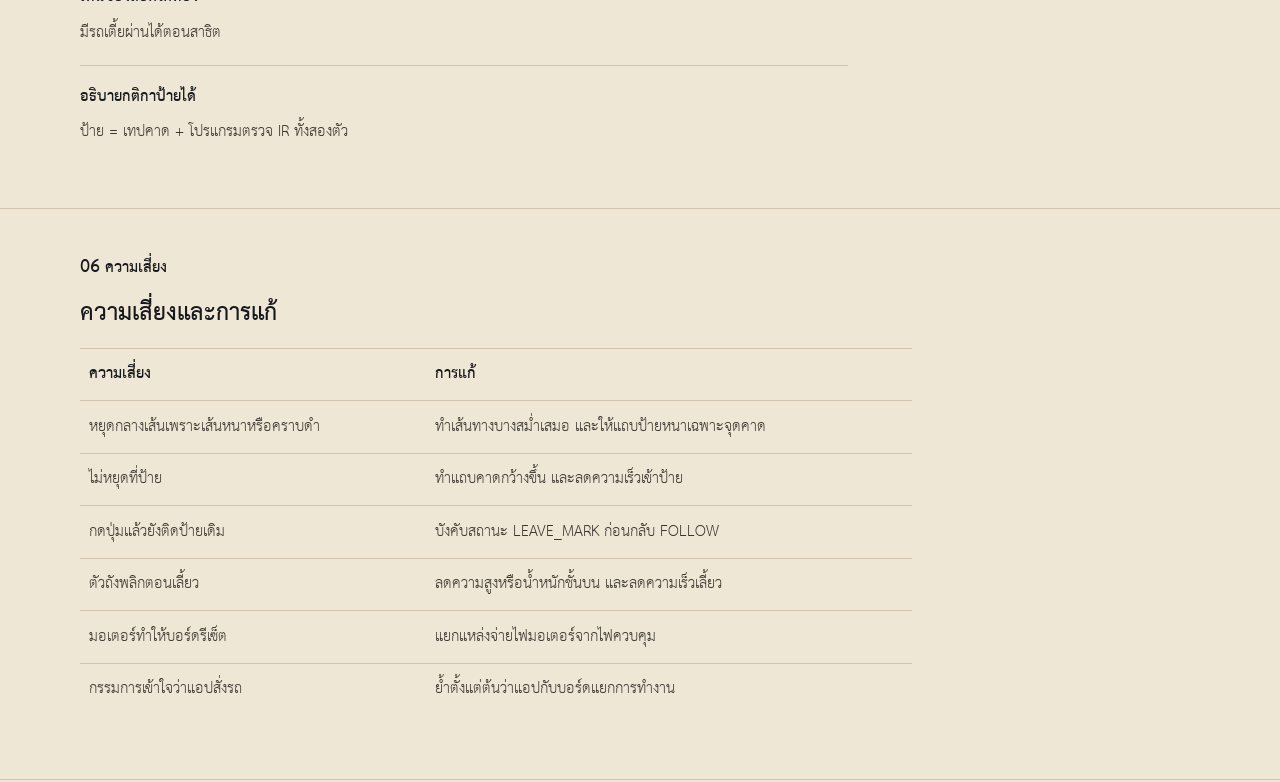
==== commit a4ff46e4: "ลบข้อความแนวดิ่งด้านขวาออกจากภาพร่างต้นแบบ Co-authored-by: yulila-fsci <yulila-fsci@users.noreply.gi" ====
--- a/hibus-demo.html
+++ b/hibus-demo.html
@@ -51,7 +51,7 @@
           <div class="media-grid two">
             <figure class="media-card">
               <img src="images/vehicle/hibus-sketch-reference.jpg" alt="ภาพร่างต้นแบบที่ทีมวาด แสดงมอเตอร์แนวดิ่ง ห้องโดยสาร และชานชาลา" width="1280" height="960" loading="lazy">
-              <figcaption>ภาพร่างต้นแบบของทีม: Motor แนวดิ่ง · ห้องโดยสาร · Passenger Lift / ชานชาลา</figcaption>
+              <figcaption>ภาพร่างต้นแบบของทีม</figcaption>
             </figure>
             <figure class="media-card">
               <img src="images/vehicle/hibus-track-stop.jpg" alt="แผนภาพสนามวงรีเทปดำมีจุดป้ายคาดขวางสามจุด" width="1280" height="720" loading="lazy">
